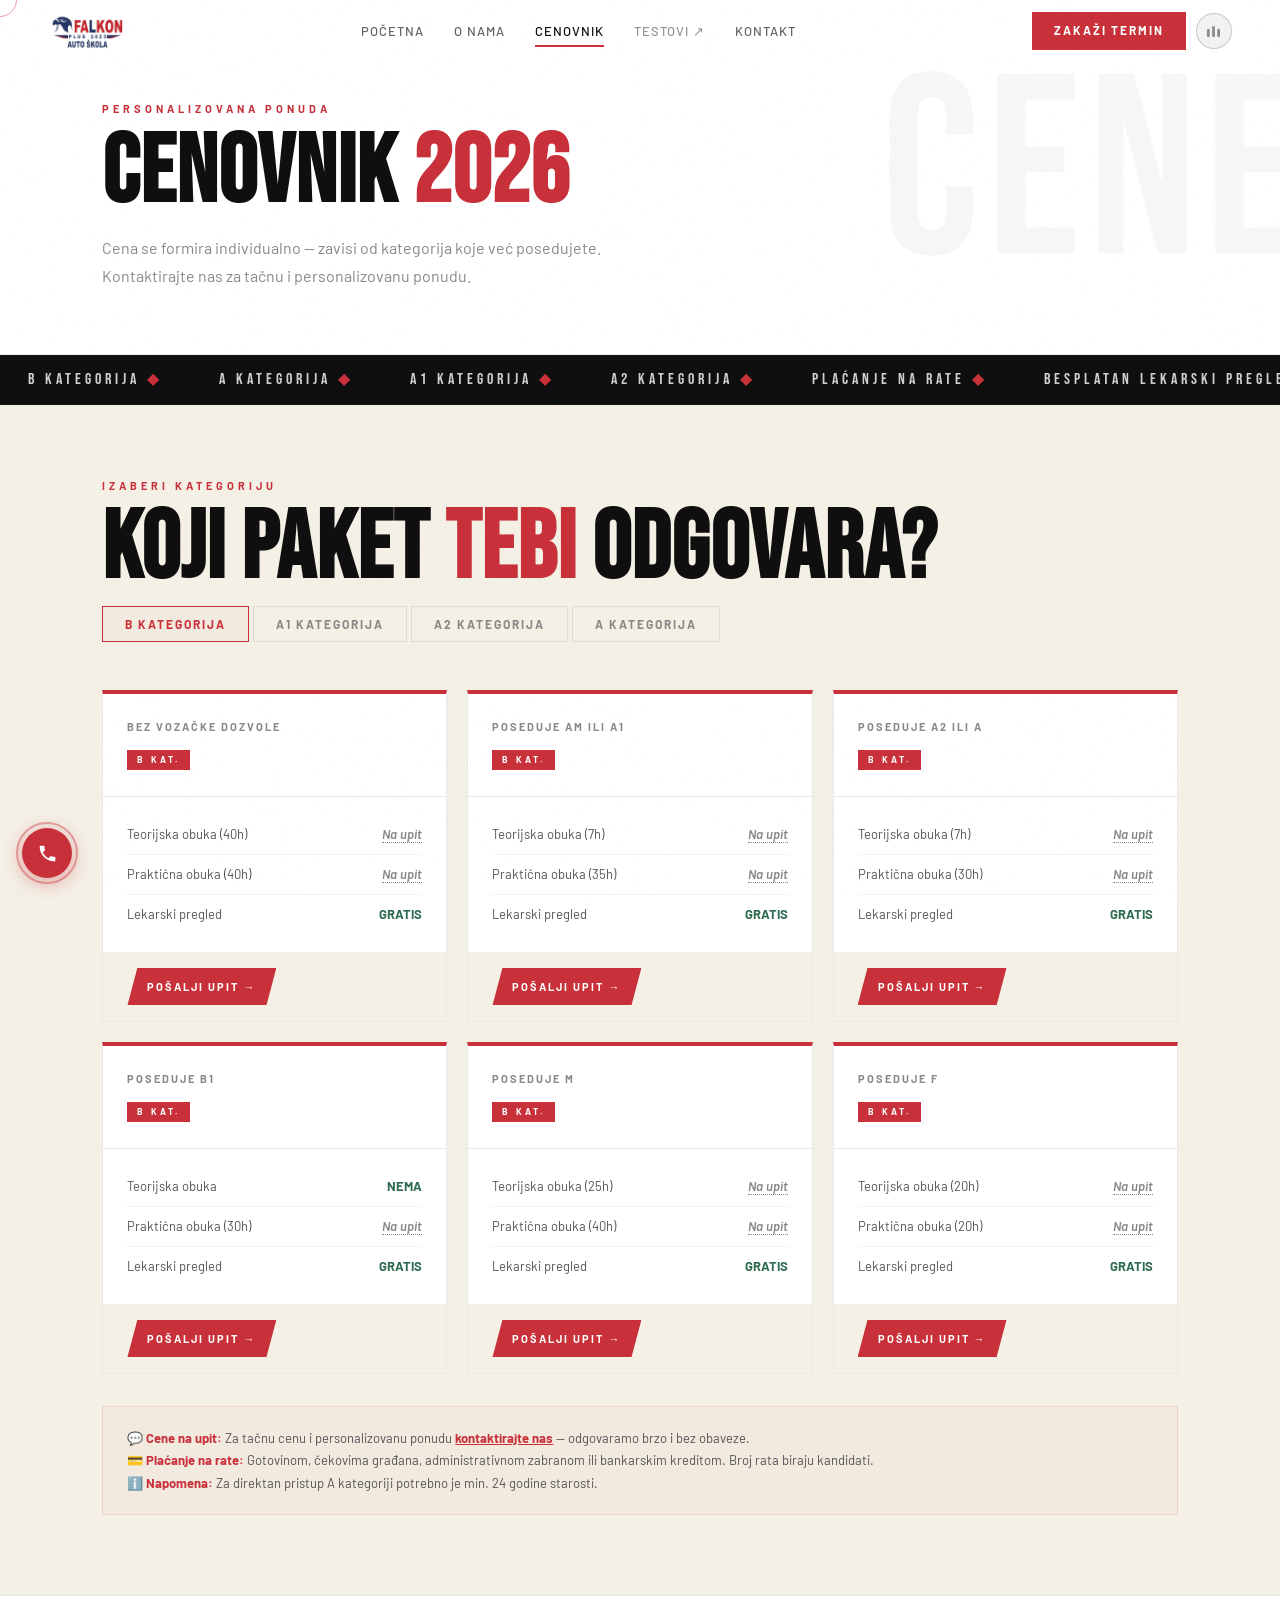
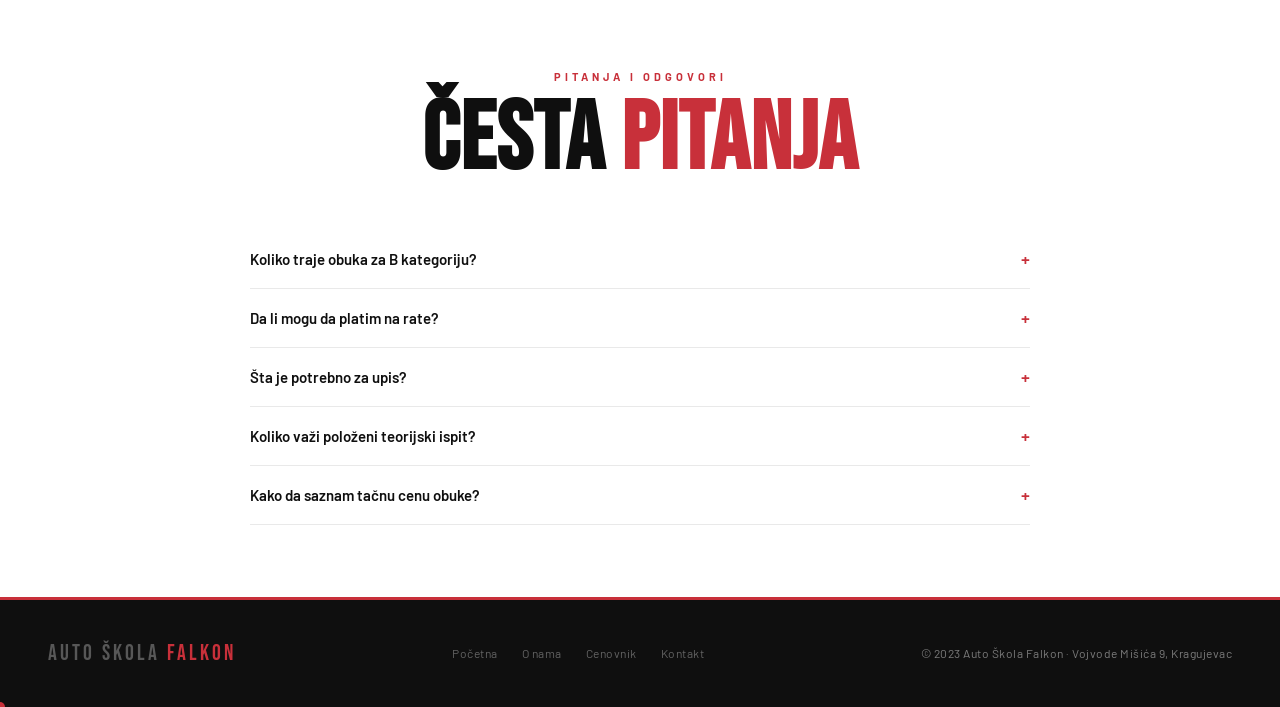
==== cenovnik.html @ 81b94bf4 "Add music toggle button with animated equalizer icon to header - Added interactive music player with" ====
<!DOCTYPE html>
<html lang="sr">
<head>
<meta charset="UTF-8"/><meta name="viewport" content="width=device-width, initial-scale=1.0"/>
<title>Cenovnik – Auto Škola Falkon Kragujevac</title>
<link rel="icon" type="image/png" href="logofalkon.png"/>
<link rel="stylesheet" href="falkon.css"/>
<style>
.page-hero{padding:100px 8vw 64px;background:var(--white);border-bottom:1px solid var(--border);position:relative;overflow:hidden;}
.page-hero::before{content:'CENE';position:absolute;right:-2%;top:50%;transform:translateY(-50%);font-family:'Bebas Neue',sans-serif;font-size:clamp(140px,20vw,280px);color:rgba(15,15,15,.04);letter-spacing:8px;pointer-events:none;white-space:nowrap;}
.pricing-section{padding:72px 8vw 80px;background:var(--bg);}

/* Category tabs */
.cat-tabs{display:flex;gap:4px;margin-bottom:48px;flex-wrap:wrap;}
.cat-tab{background:none;border:1.5px solid var(--border);padding:10px 22px;font-size:12px;font-weight:700;letter-spacing:2px;text-transform:uppercase;color:var(--muted);font-family:'Barlow',sans-serif;transition:all .2s;cursor:none;}
.cat-tab.active,.cat-tab:hover{border-color:var(--red);color:var(--red);background:rgba(200,48,58,.04);}
.cat-tab.active{border-color:var(--red);color:var(--red);}

/* Pricing group */
.pricing-group{display:none;}
.pricing-group.active{display:block;}
.pricing-grid{display:grid;grid-template-columns:repeat(auto-fill,minmax(300px,1fr));gap:20px;max-width:1160px;margin:0 auto;}
.price-card{background:var(--white);border:1px solid var(--border);border-top:4px solid var(--red);overflow:hidden;transition:box-shadow .3s,transform .2s;}
.price-card:hover{box-shadow:0 10px 36px rgba(0,0,0,.09);transform:translateY(-3px);}
.price-card.cog{border-top-color:var(--cognac);}
.price-head{padding:24px 24px 18px;border-bottom:1px solid var(--border);}
.price-if{font-size:11px;font-weight:700;letter-spacing:2px;text-transform:uppercase;color:var(--muted);margin-bottom:8px;}
.price-tag{display:inline-block;background:var(--red);color:#fff;font-size:9px;font-weight:700;letter-spacing:3px;text-transform:uppercase;padding:3px 10px;margin-bottom:8px;clip-path:polygon(5px 0%,100% 0%,calc(100%-5px) 100%,0% 100%);}
.price-card.cog .price-tag{background:var(--cognac);}
.price-big{font-family:'Bebas Neue',sans-serif;font-size:clamp(32px,3.6vw,44px);color:var(--red);letter-spacing:1px;line-height:1;display:inline-block;text-decoration:none;border-bottom:2px solid transparent;transition:border-color .2s;}
.price-big:hover{border-bottom-color:var(--red);}
.price-card.cog .price-big{color:var(--cognac);}
.price-card.cog .price-big:hover{border-bottom-color:var(--cognac);}
.price-body{padding:18px 24px;}
.price-row{display:flex;justify-content:space-between;padding:9px 0;border-bottom:1px solid rgba(15,15,15,.05);font-size:13px;}
.price-row:last-child{border-bottom:none;}
.price-row-l{color:#555;}
.price-row-v{font-weight:600;color:var(--muted);white-space:nowrap;padding-left:12px;font-style:italic;}
.price-row-v a{color:var(--muted);text-decoration:none;border-bottom:1px dotted var(--muted);}
.price-row-v a:hover{color:var(--red);border-bottom-color:var(--red);}
.price-card-cta{padding:16px 24px;background:var(--bg);}
.note-banner{max-width:1160px;margin:32px auto 0;background:rgba(200,48,58,.04);border:1px solid rgba(200,48,58,.12);padding:20px 24px;font-size:13px;color:#555;line-height:1.7;}
.note-banner strong{color:var(--red);}

/* FAQ */
.faq-section{padding:72px 8vw;background:var(--white);border-top:1px solid var(--border);}
.faq-list{max-width:780px;margin:40px auto 0;}
.faq-item{border-bottom:1px solid var(--border);}
.faq-q{width:100%;background:none;border:none;text-align:left;padding:18px 0;font-size:15px;font-weight:600;color:var(--black);display:flex;justify-content:space-between;align-items:center;cursor:none;font-family:'Barlow',sans-serif;}
.faq-q .arr{font-size:18px;color:var(--red);transition:transform .3s;display:inline-block;}
.faq-item.open .faq-q .arr{transform:rotate(45deg);}
.faq-a{max-height:0;overflow:hidden;transition:max-height .4s cubic-bezier(.16,1,.3,1);}
.faq-a-inner{padding:0 0 16px;font-size:14px;color:#555;line-height:1.75;}
.faq-item.open .faq-a{max-height:300px;}
@media(max-width:680px){.pricing-grid{grid-template-columns:1fr;}.cat-tabs{gap:6px;}}
</style>
</head>
<body>
<div id="preloader">
  <div class="pre-logo"><img src="logofalkon.png" alt="Falkon"/></div>
  <div class="pre-spinner"></div>
  <div class="pre-text">Cenovnik</div>
</div>
<nav class="navbar">
  <a href="index.html" class="nav-logo"><img src="logofalkon.png" alt="Falkon"/></a>
  <div class="nav-links"><a href="index.html">Početna</a><a href="onama.html">O nama</a><a href="cenovnik.html" class="active">Cenovnik</a><a href="https://servisi.euprava.gov.rs/autoskole/prijava" target="_blank">Testovi ↗</a><a href="kontakt.html">Kontakt</a></div>
  <div class="nav-actions">
    <a href="kontakt.html" class="nav-cta">Zakaži termin</a>
    <button class="music-btn" id="musicBtn" aria-label="Uključi muziku" title="Muzika">
      <svg viewBox="0 0 16 16" fill="currentColor">
        <rect class="eq-bar" x="1" y="5" width="3" height="9" rx="1.5"/>
        <rect class="eq-bar" x="6.5" y="2" width="3" height="12" rx="1.5"/>
        <rect class="eq-bar" x="12" y="5" width="3" height="9" rx="1.5"/>
      </svg>
    </button>
    <button class="nav-burger"><span></span><span></span><span></span></button>
  </div>
</nav>
<div class="mobile-menu"><button class="mobile-menu-close">✕</button><a href="index.html">Početna</a><a href="onama.html">O nama</a><a href="cenovnik.html" class="active">Cenovnik</a><a href="https://servisi.euprava.gov.rs/autoskole/prijava" target="_blank">Testovi ↗</a><a href="kontakt.html">Kontakt</a></div>
<a href="tel:062170313" class="phone-fab"><div class="pulse-ring"></div><svg viewBox="0 0 24 24"><path d="M6.6 10.8c1.4 2.8 3.8 5.1 6.6 6.6l2.2-2.2c.3-.3.7-.4 1-.2 1.1.4 2.3.6 3.6.6.6 0 1 .4 1 1V20c0 .6-.4 1-1 1-9.4 0-17-7.6-17-17 0-.6.4-1 1-1h3.5c.6 0 1 .4 1 1 0 1.3.2 2.5.6 3.6.1.3 0 .7-.2 1L6.6 10.8z"/></svg></a>
<div class="page-content">

<div class="page-hero">
  <span class="section-eyebrow reveal">Personalizovana ponuda</span>
  <h1 class="section-title reveal">CENOVNIK <span class="red">2026</span></h1>
  <p class="section-desc reveal">Cena se formira individualno — zavisi od kategorija koje već posedujete. Kontaktirajte nas za tačnu i personalizovanu ponudu.</p>
</div>

<div class="marquee-bar"><div class="marquee-track"><span class="mq-item">B KATEGORIJA <span class="mq-dot">◆</span></span><span class="mq-item">A KATEGORIJA <span class="mq-dot">◆</span></span><span class="mq-item">A1 KATEGORIJA <span class="mq-dot">◆</span></span><span class="mq-item">A2 KATEGORIJA <span class="mq-dot">◆</span></span><span class="mq-item">PLAĆANJE NA RATE <span class="mq-dot">◆</span></span><span class="mq-item">BESPLATAN LEKARSKI PREGLED <span class="mq-dot">◆</span></span><span class="mq-item">B KATEGORIJA <span class="mq-dot">◆</span></span><span class="mq-item">A KATEGORIJA <span class="mq-dot">◆</span></span><span class="mq-item">A1 KATEGORIJA <span class="mq-dot">◆</span></span><span class="mq-item">A2 KATEGORIJA <span class="mq-dot">◆</span></span><span class="mq-item">PLAĆANJE NA RATE <span class="mq-dot">◆</span></span><span class="mq-item">BESPLATAN LEKARSKI PREGLED <span class="mq-dot">◆</span></span></div></div>

<section class="pricing-section">
  <div style="max-width:1160px;margin:0 auto;">
    <div class="reveal" style="margin-bottom:12px;">
      <span class="section-eyebrow">Izaberi kategoriju</span>
      <h2 class="section-title">KOJI PAKET <span style="color:var(--red)">TEBI</span> ODGOVARA?</h2>
    </div>
    <div class="cat-tabs reveal">
      <button class="cat-tab active" onclick="showCat('b')">B Kategorija</button>
      <button class="cat-tab" onclick="showCat('a1')">A1 Kategorija</button>
      <button class="cat-tab" onclick="showCat('a2')">A2 Kategorija</button>
      <button class="cat-tab" onclick="showCat('a')">A Kategorija</button>
    </div>

    <!-- B KATEGORIJA -->
    <div class="pricing-group active" id="grp-b">
      <div class="pricing-grid">
        <div class="price-card reveal">
          <div class="price-head"><div class="price-if">Bez vozačke dozvole</div><div class="price-tag">B Kat.</div><a href="kontakt.html" class="price-big"></a></div>
          <div class="price-body">
            <div class="price-row"><div class="price-row-l">Teorijska obuka (40h)</div><div class="price-row-v"><a href="kontakt.html">Na upit</a></div></div>
            <div class="price-row"><div class="price-row-l">Praktična obuka (40h)</div><div class="price-row-v"><a href="kontakt.html">Na upit</a></div></div>
            <div class="price-row"><div class="price-row-l">Lekarski pregled</div><div class="price-row-v" style="color:var(--green);font-style:normal;font-weight:700">GRATIS</div></div>
          </div>
          <div class="price-card-cta"><a href="kontakt.html" class="btn-red" style="font-size:11px;padding:10px 20px;">Pošalji upit →</a></div>
        </div>
        <div class="price-card reveal">
          <div class="price-head"><div class="price-if">Poseduje AM ili A1</div><div class="price-tag">B Kat.</div><a href="kontakt.html" class="price-big"></a></div>
          <div class="price-body">
            <div class="price-row"><div class="price-row-l">Teorijska obuka (7h)</div><div class="price-row-v"><a href="kontakt.html">Na upit</a></div></div>
            <div class="price-row"><div class="price-row-l">Praktična obuka (35h)</div><div class="price-row-v"><a href="kontakt.html">Na upit</a></div></div>
            <div class="price-row"><div class="price-row-l">Lekarski pregled</div><div class="price-row-v" style="color:var(--green);font-style:normal;font-weight:700">GRATIS</div></div>
          </div>
          <div class="price-card-cta"><a href="kontakt.html" class="btn-red" style="font-size:11px;padding:10px 20px;">Pošalji upit →</a></div>
        </div>
        <div class="price-card reveal">
          <div class="price-head"><div class="price-if">Poseduje A2 ili A</div><div class="price-tag">B Kat.</div><a href="kontakt.html" class="price-big"></a></div>
          <div class="price-body">
            <div class="price-row"><div class="price-row-l">Teorijska obuka (7h)</div><div class="price-row-v"><a href="kontakt.html">Na upit</a></div></div>
            <div class="price-row"><div class="price-row-l">Praktična obuka (30h)</div><div class="price-row-v"><a href="kontakt.html">Na upit</a></div></div>
            <div class="price-row"><div class="price-row-l">Lekarski pregled</div><div class="price-row-v" style="color:var(--green);font-style:normal;font-weight:700">GRATIS</div></div>
          </div>
          <div class="price-card-cta"><a href="kontakt.html" class="btn-red" style="font-size:11px;padding:10px 20px;">Pošalji upit →</a></div>
        </div>
        <div class="price-card reveal">
          <div class="price-head"><div class="price-if">Poseduje B1</div><div class="price-tag">B Kat.</div><a href="kontakt.html" class="price-big"></a></div>
          <div class="price-body">
            <div class="price-row"><div class="price-row-l">Teorijska obuka</div><div class="price-row-v" style="color:var(--green);font-style:normal;font-weight:700">NEMA</div></div>
            <div class="price-row"><div class="price-row-l">Praktična obuka (30h)</div><div class="price-row-v"><a href="kontakt.html">Na upit</a></div></div>
            <div class="price-row"><div class="price-row-l">Lekarski pregled</div><div class="price-row-v" style="color:var(--green);font-style:normal;font-weight:700">GRATIS</div></div>
          </div>
          <div class="price-card-cta"><a href="kontakt.html" class="btn-red" style="font-size:11px;padding:10px 20px;">Pošalji upit →</a></div>
        </div>
        <div class="price-card reveal">
          <div class="price-head"><div class="price-if">Poseduje M</div><div class="price-tag">B Kat.</div><a href="kontakt.html" class="price-big"></a></div>
          <div class="price-body">
            <div class="price-row"><div class="price-row-l">Teorijska obuka (25h)</div><div class="price-row-v"><a href="kontakt.html">Na upit</a></div></div>
            <div class="price-row"><div class="price-row-l">Praktična obuka (40h)</div><div class="price-row-v"><a href="kontakt.html">Na upit</a></div></div>
            <div class="price-row"><div class="price-row-l">Lekarski pregled</div><div class="price-row-v" style="color:var(--green);font-style:normal;font-weight:700">GRATIS</div></div>
          </div>
          <div class="price-card-cta"><a href="kontakt.html" class="btn-red" style="font-size:11px;padding:10px 20px;">Pošalji upit →</a></div>
        </div>
        <div class="price-card reveal">
          <div class="price-head"><div class="price-if">Poseduje F</div><div class="price-tag">B Kat.</div><a href="kontakt.html" class="price-big"></a></div>
          <div class="price-body">
            <div class="price-row"><div class="price-row-l">Teorijska obuka (20h)</div><div class="price-row-v"><a href="kontakt.html">Na upit</a></div></div>
            <div class="price-row"><div class="price-row-l">Praktična obuka (20h)</div><div class="price-row-v"><a href="kontakt.html">Na upit</a></div></div>
            <div class="price-row"><div class="price-row-l">Lekarski pregled</div><div class="price-row-v" style="color:var(--green);font-style:normal;font-weight:700">GRATIS</div></div>
          </div>
          <div class="price-card-cta"><a href="kontakt.html" class="btn-red" style="font-size:11px;padding:10px 20px;">Pošalji upit →</a></div>
        </div>
      </div>
    </div>

    <!-- A1 KATEGORIJA -->
    <div class="pricing-group" id="grp-a1">
      <div class="pricing-grid">
        <div class="price-card cog reveal">
          <div class="price-head"><div class="price-if">Bez vozačke dozvole</div><div class="price-tag">A1 Kat.</div><a href="kontakt.html" class="price-big"></a></div>
          <div class="price-body">
            <div class="price-row"><div class="price-row-l">Teorijska obuka (40h)</div><div class="price-row-v"><a href="kontakt.html">Na upit</a></div></div>
            <div class="price-row"><div class="price-row-l">Praktična obuka (20h)</div><div class="price-row-v"><a href="kontakt.html">Na upit</a></div></div>
            <div class="price-row"><div class="price-row-l">Lekarski pregled</div><div class="price-row-v" style="color:var(--green);font-style:normal;font-weight:700">GRATIS</div></div>
          </div>
          <div class="price-card-cta"><a href="kontakt.html" class="btn-red" style="font-size:11px;padding:10px 20px;background:var(--cognac)">Pošalji upit →</a></div>
        </div>
        <div class="price-card cog reveal">
          <div class="price-head"><div class="price-if">Poseduje AM</div><div class="price-tag">A1 Kat.</div><a href="kontakt.html" class="price-big"></a></div>
          <div class="price-body">
            <div class="price-row"><div class="price-row-l">Teorijska obuka</div><div class="price-row-v" style="color:var(--green);font-style:normal;font-weight:700">NEMA</div></div>
            <div class="price-row"><div class="price-row-l">Praktična obuka (7h)</div><div class="price-row-v"><a href="kontakt.html">Na upit</a></div></div>
            <div class="price-row"><div class="price-row-l">Lekarski pregled</div><div class="price-row-v" style="color:var(--green);font-style:normal;font-weight:700">GRATIS</div></div>
          </div>
          <div class="price-card-cta"><a href="kontakt.html" class="btn-red" style="font-size:11px;padding:10px 20px;background:var(--cognac)">Pošalji upit →</a></div>
        </div>
        <div class="price-card cog reveal">
          <div class="price-head"><div class="price-if">Poseduje B</div><div class="price-tag">A1 Kat.</div><a href="kontakt.html" class="price-big"></a></div>
          <div class="price-body">
            <div class="price-row"><div class="price-row-l">Teorijska obuka (7h)</div><div class="price-row-v"><a href="kontakt.html">Na upit</a></div></div>
            <div class="price-row"><div class="price-row-l">Praktična obuka (20h)</div><div class="price-row-v"><a href="kontakt.html">Na upit</a></div></div>
            <div class="price-row"><div class="price-row-l">Lekarski pregled</div><div class="price-row-v" style="color:var(--green);font-style:normal;font-weight:700">GRATIS</div></div>
          </div>
          <div class="price-card-cta"><a href="kontakt.html" class="btn-red" style="font-size:11px;padding:10px 20px;background:var(--cognac)">Pošalji upit →</a></div>
        </div>
      </div>
    </div>

    <!-- A2 KATEGORIJA -->
    <div class="pricing-group" id="grp-a2">
      <div class="pricing-grid">
        <div class="price-card cog reveal">
          <div class="price-head"><div class="price-if">Bez vozačke dozvole</div><div class="price-tag">A2 Kat.</div><a href="kontakt.html" class="price-big"></a></div>
          <div class="price-body">
            <div class="price-row"><div class="price-row-l">Teorijska obuka (40h)</div><div class="price-row-v"><a href="kontakt.html">Na upit</a></div></div>
            <div class="price-row"><div class="price-row-l">Praktična obuka (30h)</div><div class="price-row-v"><a href="kontakt.html">Na upit</a></div></div>
            <div class="price-row"><div class="price-row-l">Lekarski pregled</div><div class="price-row-v" style="color:var(--green);font-style:normal;font-weight:700">GRATIS</div></div>
          </div>
          <div class="price-card-cta"><a href="kontakt.html" class="btn-red" style="font-size:11px;padding:10px 20px;background:var(--cognac)">Pošalji upit →</a></div>
        </div>
        <div class="price-card cog reveal">
          <div class="price-head"><div class="price-if">Poseduje AM</div><div class="price-tag">A2 Kat.</div><a href="kontakt.html" class="price-big"></a></div>
          <div class="price-body">
            <div class="price-row"><div class="price-row-l">Teorijska obuka</div><div class="price-row-v" style="color:var(--green);font-style:normal;font-weight:700">NEMA</div></div>
            <div class="price-row"><div class="price-row-l">Praktična obuka (14h)</div><div class="price-row-v"><a href="kontakt.html">Na upit</a></div></div>
            <div class="price-row"><div class="price-row-l">Lekarski pregled</div><div class="price-row-v" style="color:var(--green);font-style:normal;font-weight:700">GRATIS</div></div>
          </div>
          <div class="price-card-cta"><a href="kontakt.html" class="btn-red" style="font-size:11px;padding:10px 20px;background:var(--cognac)">Pošalji upit →</a></div>
        </div>
        <div class="price-card cog reveal">
          <div class="price-head"><div class="price-if">Poseduje A1</div><div class="price-tag">A2 Kat.</div><a href="kontakt.html" class="price-big"></a></div>
          <div class="price-body">
            <div class="price-row"><div class="price-row-l">Teorijska obuka</div><div class="price-row-v" style="color:var(--green);font-style:normal;font-weight:700">NEMA</div></div>
            <div class="price-row"><div class="price-row-l">Praktična obuka (7h)</div><div class="price-row-v"><a href="kontakt.html">Na upit</a></div></div>
            <div class="price-row"><div class="price-row-l">Lekarski pregled</div><div class="price-row-v" style="color:var(--green);font-style:normal;font-weight:700">GRATIS</div></div>
          </div>
          <div class="price-card-cta"><a href="kontakt.html" class="btn-red" style="font-size:11px;padding:10px 20px;background:var(--cognac)">Pošalji upit →</a></div>
        </div>
        <div class="price-card cog reveal">
          <div class="price-head"><div class="price-if">Poseduje B</div><div class="price-tag">A2 Kat.</div><a href="kontakt.html" class="price-big"></a></div>
          <div class="price-body">
            <div class="price-row"><div class="price-row-l">Teorijska obuka (7h)</div><div class="price-row-v"><a href="kontakt.html">Na upit</a></div></div>
            <div class="price-row"><div class="price-row-l">Praktična obuka (30h)</div><div class="price-row-v"><a href="kontakt.html">Na upit</a></div></div>
            <div class="price-row"><div class="price-row-l">Lekarski pregled</div><div class="price-row-v" style="color:var(--green);font-style:normal;font-weight:700">GRATIS</div></div>
          </div>
          <div class="price-card-cta"><a href="kontakt.html" class="btn-red" style="font-size:11px;padding:10px 20px;background:var(--cognac)">Pošalji upit →</a></div>
        </div>
      </div>
    </div>

    <!-- A KATEGORIJA -->
    <div class="pricing-group" id="grp-a">
      <div class="pricing-grid">
        <div class="price-card cog reveal">
          <div class="price-head"><div class="price-if">Bez vozačke dozvole</div><div class="price-tag">A Kat.</div><a href="kontakt.html" class="price-big"></a></div>
          <div class="price-body">
            <div class="price-row"><div class="price-row-l">Teorijska obuka (40h)</div><div class="price-row-v"><a href="kontakt.html">Na upit</a></div></div>
            <div class="price-row"><div class="price-row-l">Praktična obuka (40h)</div><div class="price-row-v"><a href="kontakt.html">Na upit</a></div></div>
            <div class="price-row"><div class="price-row-l">Lekarski pregled</div><div class="price-row-v" style="color:var(--green);font-style:normal;font-weight:700">GRATIS</div></div>
          </div>
          <div class="price-card-cta"><a href="kontakt.html" class="btn-red" style="font-size:11px;padding:10px 20px;background:var(--cognac)">Pošalji upit →</a></div>
        </div>
        <div class="price-card cog reveal">
          <div class="price-head"><div class="price-if">Poseduje AM</div><div class="price-tag">A Kat.</div><a href="kontakt.html" class="price-big"></a></div>
          <div class="price-body">
            <div class="price-row"><div class="price-row-l">Teorijska obuka</div><div class="price-row-v" style="color:var(--green);font-style:normal;font-weight:700">NEMA</div></div>
            <div class="price-row"><div class="price-row-l">Praktična obuka (20h)</div><div class="price-row-v"><a href="kontakt.html">Na upit</a></div></div>
            <div class="price-row"><div class="price-row-l">Lekarski pregled</div><div class="price-row-v" style="color:var(--green);font-style:normal;font-weight:700">GRATIS</div></div>
          </div>
          <div class="price-card-cta"><a href="kontakt.html" class="btn-red" style="font-size:11px;padding:10px 20px;background:var(--cognac)">Pošalji upit →</a></div>
        </div>
        <div class="price-card cog reveal">
          <div class="price-head"><div class="price-if">Poseduje A1</div><div class="price-tag">A Kat.</div><a href="kontakt.html" class="price-big"></a></div>
          <div class="price-body">
            <div class="price-row"><div class="price-row-l">Teorijska obuka</div><div class="price-row-v" style="color:var(--green);font-style:normal;font-weight:700">NEMA</div></div>
            <div class="price-row"><div class="price-row-l">Praktična obuka (14h)</div><div class="price-row-v"><a href="kontakt.html">Na upit</a></div></div>
            <div class="price-row"><div class="price-row-l">Lekarski pregled</div><div class="price-row-v" style="color:var(--green);font-style:normal;font-weight:700">GRATIS</div></div>
          </div>
          <div class="price-card-cta"><a href="kontakt.html" class="btn-red" style="font-size:11px;padding:10px 20px;background:var(--cognac)">Pošalji upit →</a></div>
        </div>
        <div class="price-card cog reveal">
          <div class="price-head"><div class="price-if">Poseduje A2</div><div class="price-tag">A Kat.</div><a href="kontakt.html" class="price-big"></a></div>
          <div class="price-body">
            <div class="price-row"><div class="price-row-l">Teorijska obuka</div><div class="price-row-v" style="color:var(--green);font-style:normal;font-weight:700">NEMA</div></div>
            <div class="price-row"><div class="price-row-l">Praktična obuka (7h)</div><div class="price-row-v"><a href="kontakt.html">Na upit</a></div></div>
            <div class="price-row"><div class="price-row-l">Lekarski pregled</div><div class="price-row-v" style="color:var(--green);font-style:normal;font-weight:700">GRATIS</div></div>
          </div>
          <div class="price-card-cta"><a href="kontakt.html" class="btn-red" style="font-size:11px;padding:10px 20px;background:var(--cognac)">Pošalji upit →</a></div>
        </div>
        <div class="price-card cog reveal">
          <div class="price-head"><div class="price-if">Poseduje B</div><div class="price-tag">A Kat.</div><a href="kontakt.html" class="price-big"></a></div>
          <div class="price-body">
            <div class="price-row"><div class="price-row-l">Teorijska obuka (7h)</div><div class="price-row-v"><a href="kontakt.html">Na upit</a></div></div>
            <div class="price-row"><div class="price-row-l">Praktična obuka (40h)</div><div class="price-row-v"><a href="kontakt.html">Na upit</a></div></div>
            <div class="price-row"><div class="price-row-l">Lekarski pregled</div><div class="price-row-v" style="color:var(--green);font-style:normal;font-weight:700">GRATIS</div></div>
          </div>
          <div class="price-card-cta"><a href="kontakt.html" class="btn-red" style="font-size:11px;padding:10px 20px;background:var(--cognac)">Pošalji upit →</a></div>
        </div>
      </div>
    </div>

    <div class="note-banner reveal">
      <strong>💬 Cene na upit:</strong> Za tačnu cenu i personalizovanu ponudu <a href="kontakt.html" style="color:var(--red);font-weight:700;">kontaktirajte nas</a> — odgovaramo brzo i bez obaveze.<br/>
      <strong>💳 Plaćanje na rate:</strong> Gotovinom, čekovima građana, administrativnom zabranom ili bankarskim kreditom. Broj rata biraju kandidati.<br/>
      <strong>ℹ️ Napomena:</strong> Za direktan pristup A kategoriji potrebno je min. 24 godine starosti.
    </div>
  </div>
</section>

<section class="faq-section">
  <div style="text-align:center;margin-bottom:44px;" class="reveal"><span class="section-eyebrow">Pitanja i odgovori</span><h2 class="section-title">ČESTA <span style="color:var(--red)">PITANJA</span></h2></div>
  <div class="faq-list">
    <div class="faq-item"><button class="faq-q">Koliko traje obuka za B kategoriju?<span class="arr">+</span></button><div class="faq-a"><div class="faq-a-inner">Kompletna obuka za B kategoriju traje prosečno 2–3 meseca. Teorija (40h) oko 2–3 nedelje, vožnja (40h) oko 2 meseca, zavisno od tvog rasporeda.</div></div></div>
    <div class="faq-item"><button class="faq-q">Da li mogu da platim na rate?<span class="arr">+</span></button><div class="faq-a"><div class="faq-a-inner">Da. Plaćanje je moguće gotovinom u više rata, čekovima, administrativnom zabranom ili bankarskim kreditom. Bez kamate i bez skrivenih troškova.</div></div></div>
    <div class="faq-item"><button class="faq-q">Šta je potrebno za upis?<span class="arr">+</span></button><div class="faq-a"><div class="faq-a-inner">Za punoletne — važeća lična karta. Za maloletnike (od 16 god.) — lična karta i jedan roditelj/staratelj. Lekarski pregled organizujemo besplatno.</div></div></div>
    <div class="faq-item"><button class="faq-q">Koliko važi položeni teorijski ispit?<span class="arr">+</span></button><div class="faq-a"><div class="faq-a-inner">18 meseci. Ako u tom roku ne položite praktični deo, teorijski ispit se mora ponovo polagati.</div></div></div>
    <div class="faq-item"><button class="faq-q">Kako da saznam tačnu cenu obuke?<span class="arr">+</span></button><div class="faq-a"><div class="faq-a-inner">Cena se formira individualno — zavisi od kategorije i kategorija koje već posedujete. <a href="kontakt.html" style="color:var(--red);font-weight:700;">Kontaktirajte nas</a> ili nas pozovite, dobićete personalizovanu ponudu bez obaveze.</div></div></div>
  </div>
</section>

<footer class="site-footer"><div class="footer-logo">AUTO ŠKOLA <span>FALKON</span></div><div class="footer-links" style="display:flex;gap:24px;flex-wrap:wrap;"><a href="index.html">Početna</a><a href="onama.html">O nama</a><a href="cenovnik.html">Cenovnik</a><a href="kontakt.html">Kontakt</a></div><div>© 2023 Auto Škola Falkon · Vojvode Mišića 9, Kragujevac</div></footer>
</div>
<audio id="bgMusic" loop preload="none"><source src="Just Jammin'.mp3" type="audio/mpeg"></audio>
<script src="falkon.js"></script>
<script>
function showCat(id){
  document.querySelectorAll('.cat-tab').forEach((t,i)=>{ t.classList.toggle('active',['b','a1','a2','a'][i]===id); });
  document.querySelectorAll('.pricing-group').forEach(g=>g.classList.remove('active'));
  document.getElementById('grp-'+id).classList.add('active');
}
document.querySelectorAll('.faq-q').forEach(btn=>{
  btn.addEventListener('click',()=>{ const item=btn.closest('.faq-item'); const was=item.classList.contains('open'); document.querySelectorAll('.faq-item').forEach(i=>i.classList.remove('open')); if(!was) item.classList.add('open'); });
});
</script>
</body>
</html>
---- falkon.css ----
/* ═══════════════════════════════════════
   AUTO ŠKOLA FALKON – Shared Styles v2
   Light theme · Vizcom aesthetic
   ═══════════════════════════════════════ */
@import url('https://fonts.googleapis.com/css2?family=Bebas+Neue&family=Barlow:ital,wght@0,300;0,400;0,500;0,600;0,700;0,900;1,300&family=Barlow+Condensed:wght@400;600;700;900&display=swap');

:root {
  --bg:    #f4f0e6;
  --bg2:   #ece7da;
  --white: #ffffff;
  --black: #0f0f0f;
  --red:   #c8303a;
  --cognac:#c9885a;
  --green: #2d6a4f;
  --muted: #888;
  --border:rgba(15,15,15,.09);
  --nav-bg:#111111;
}
*,*::before,*::after{margin:0;padding:0;box-sizing:border-box;}
html{scroll-behavior:smooth;}
body{background:var(--bg);color:var(--black);font-family:'Barlow',sans-serif;font-size:16px;line-height:1.6;overflow-x:hidden;}

/* ── CURSOR ── */
*{cursor:none !important;}
.cur{position:fixed;width:10px;height:10px;background:var(--red);border-radius:50%;pointer-events:none;z-index:9999;transform:translate(-50%,-50%);transition:width .2s,height .2s,background .2s;}
.cur-ring{position:fixed;width:34px;height:34px;border:1.5px solid rgba(200,48,58,.45);border-radius:50%;pointer-events:none;z-index:9998;transform:translate(-50%,-50%);transition:width .25s,height .25s;}

/* ── PRELOADER ── */
#preloader{position:fixed;inset:0;background:var(--bg);z-index:99999;display:flex;flex-direction:column;align-items:center;justify-content:center;gap:20px;transition:opacity .7s ease;}
#preloader.hidden{opacity:0;pointer-events:none;}
.pre-logo{display:flex;align-items:center;justify-content:center;}
.pre-logo img{height:90px;width:auto;animation:preLogoIn .6s cubic-bezier(.16,1,.3,1) forwards;}
@keyframes preLogoIn{from{opacity:0;transform:scale(.85)}to{opacity:1;transform:scale(1)}}
.pre-spinner{position:relative;width:58px;height:58px;animation:preSpin 1s linear infinite;}
.pre-spinner::before,.pre-spinner::after{content:'';position:absolute;border-radius:50%;border-style:solid;}
.pre-spinner::before{inset:0;border-width:3px;border-color:rgba(15,15,15,.08);border-top-color:var(--red);border-right-color:var(--red);}
.pre-spinner::after{inset:11px;border-width:2px;border-color:rgba(15,15,15,.08);border-bottom-color:var(--cognac);border-left-color:var(--cognac);animation:preSpin 1.4s linear infinite reverse;}
@keyframes preSpin{to{transform:rotate(360deg)}}
.pre-text{font-family:'Bebas Neue',sans-serif;font-size:14px;letter-spacing:6px;color:var(--muted);text-transform:uppercase;}

/* ── GRAIN ── */
body::after{content:'';position:fixed;inset:0;pointer-events:none;z-index:9997;background-image:url("data:image/svg+xml,%3Csvg viewBox='0 0 200 200' xmlns='http://www.w3.org/2000/svg'%3E%3Cfilter id='g'%3E%3CfeTurbulence type='fractalNoise' baseFrequency='.85' numOctaves='4' stitchTiles='stitch'/%3E%3C/filter%3E%3Crect width='100%25' height='100%25' filter='url(%23g)' opacity='.022'/%3E%3C/svg%3E");opacity:.3;}

/* ══ NAVBAR ══ */
.navbar{position:fixed;top:0;left:0;right:0;z-index:1000;height:62px;background:transparent;display:flex;align-items:center;justify-content:space-between;padding:0 48px;transition:background .35s ease, box-shadow .35s ease, backdrop-filter .35s ease, height .25s ease;}
.navbar.scrolled{background:rgba(17,17,17,.92);backdrop-filter:blur(10px);-webkit-backdrop-filter:blur(10px);box-shadow:0 2px 20px rgba(0,0,0,.3);height:58px;}
.nav-logo{display:flex;align-items:center;gap:10px;text-decoration:none;color:#fff;font-family:'Bebas Neue',sans-serif;font-size:22px;letter-spacing:3px;transition:color .3s ease;}
.nav-logo img{height:48px;width:auto;}
.nav-logo span{color:var(--red);}
.nav-links{display:flex;align-items:center;gap:4px;}
.nav-links a{color:rgba(255,255,255,.7);text-decoration:none;font-size:13px;font-weight:500;letter-spacing:1px;text-transform:uppercase;padding:8px 13px;transition:color .3s ease;position:relative;}
.nav-links a:hover,.nav-links a.active{color:#fff;}
.nav-links a.active::after{content:'';position:absolute;bottom:2px;left:13px;right:13px;height:2px;background:var(--red);}
.nav-links a[target="_blank"]{color:rgba(255,255,255,.5);}
.nav-links a[target="_blank"]:hover{color:var(--cognac);}
.nav-cta{background:var(--red);color:#fff;padding:9px 22px;font-size:12px;font-weight:700;letter-spacing:2px;text-transform:uppercase;text-decoration:none;transition:background .2s,transform .15s;clip-path:polygon(8px 0%,100% 0%,calc(100%-8px) 100%,0% 100%);display:inline-block;}
.nav-cta:hover{background:#e0202c;transform:scale(1.03);}

/* Light-mode navbar — dark text on pages with light hero (page-hero) while at top */
.navbar.nav-light:not(.scrolled) .nav-logo{color:var(--black);}
.navbar.nav-light:not(.scrolled) .nav-links a{color:rgba(15,15,15,.65);}
.navbar.nav-light:not(.scrolled) .nav-links a:hover,
.navbar.nav-light:not(.scrolled) .nav-links a.active{color:var(--black);}
.navbar.nav-light:not(.scrolled) .nav-links a[target="_blank"]{color:rgba(15,15,15,.45);}
.navbar.nav-light:not(.scrolled) .nav-links a[target="_blank"]:hover{color:var(--cognac);}
.navbar.nav-light:not(.scrolled) .nav-burger span{background:var(--black);}

/* ── HAMBURGER ── */
.nav-burger{display:none;flex-direction:column;gap:5px;background:none;border:none;padding:8px;z-index:1100;}
.nav-burger span{display:block;width:24px;height:2px;background:#fff;transition:transform .3s,opacity .3s,background .3s ease;}
.nav-burger.open span:nth-child(1){transform:translateY(7px) rotate(45deg);}
.nav-burger.open span:nth-child(2){opacity:0;}
.nav-burger.open span:nth-child(3){transform:translateY(-7px) rotate(-45deg);}
.mobile-menu{display:none;position:fixed;top:62px;left:0;right:0;bottom:0;background:var(--black);z-index:999;flex-direction:column;align-items:center;justify-content:center;gap:10px;opacity:0;pointer-events:none;transition:opacity .3s;}
.mobile-menu.open{opacity:1;pointer-events:all;}
.mobile-menu a{font-family:'Bebas Neue',sans-serif;font-size:36px;letter-spacing:3px;color:rgba(255,255,255,.7);text-decoration:none;transition:color .2s;}
.mobile-menu a:hover{color:#fff;}
.mobile-menu a.active{color:var(--red);}
.mobile-menu-close{position:absolute;top:20px;right:24px;background:none;border:none;color:rgba(255,255,255,.5);font-size:28px;padding:8px;}
@media(max-width:960px){.nav-links,.nav-cta{display:none;}.nav-burger{display:flex;}.mobile-menu{display:flex;}}

/* ── NAV ACTIONS (right-side group) ── */
.nav-actions{display:flex;align-items:center;gap:10px;}

/* ── MUSIC BTN ── */
.music-btn{display:flex;align-items:center;justify-content:center;width:36px;height:36px;border-radius:50%;background:rgba(255,255,255,.1);border:1.5px solid rgba(255,255,255,.2);color:rgba(255,255,255,.55);transition:background .25s,color .25s,border-color .25s;flex-shrink:0;}
.music-btn:hover{background:rgba(200,48,58,.18);border-color:rgba(200,48,58,.7);color:#fff;}
.music-btn.playing{background:rgba(200,48,58,.22);border-color:var(--red);color:var(--red);}
.music-btn svg{width:15px;height:15px;display:block;}
.eq-bar{transform-box:fill-box;transform-origin:bottom center;}
.music-btn.playing .eq-bar:nth-child(1){animation:eqB .65s ease-in-out infinite alternate;}
.music-btn.playing .eq-bar:nth-child(2){animation:eqB .45s ease-in-out .12s infinite alternate;}
.music-btn.playing .eq-bar:nth-child(3){animation:eqB .55s ease-in-out .06s infinite alternate;}
@keyframes eqB{0%{transform:scaleY(.2)}100%{transform:scaleY(1)}}
.navbar.nav-light:not(.scrolled) .music-btn{color:rgba(15,15,15,.45);border-color:rgba(15,15,15,.18);background:rgba(15,15,15,.05);}
.navbar.nav-light:not(.scrolled) .music-btn:hover{color:var(--black);border-color:rgba(15,15,15,.4);}
.navbar.nav-light:not(.scrolled) .music-btn.playing{color:var(--red);border-color:var(--red);background:rgba(200,48,58,.08);}

/* ── PHONE FAB ── */
.phone-fab{position:fixed;left:22px;bottom:22px;z-index:5000;width:50px;height:50px;border-radius:50%;background:var(--red);display:flex;align-items:center;justify-content:center;box-shadow:0 4px 20px rgba(200,48,58,.45);text-decoration:none;transition:transform .25s,box-shadow .25s;}
.phone-fab:hover{transform:scale(1.12);box-shadow:0 6px 28px rgba(200,48,58,.6);}
.phone-fab svg{width:21px;height:21px;fill:#fff;}
.pulse-ring{position:absolute;inset:-6px;border-radius:50%;border:2px solid rgba(200,48,58,.4);animation:pulseR 2s ease-out infinite;}
@keyframes pulseR{0%{transform:scale(1);opacity:.8}100%{transform:scale(1.6);opacity:0}}

/* ══ SECTION HELPERS ══ */
.section-eyebrow{display:block;font-size:11px;font-weight:700;letter-spacing:4px;text-transform:uppercase;color:var(--red);margin-bottom:12px;}
.section-title{font-family:'Bebas Neue',sans-serif;font-size:clamp(48px,7.5vw,100px);line-height:.92;letter-spacing:1px;color:var(--black);}
.section-title .red{color:var(--red);}
.section-title .cognac{color:var(--cognac);}
.section-desc{color:var(--muted);font-size:16px;line-height:1.75;max-width:520px;margin-top:16px;}

/* ══ BUTTONS ══ */
.btn-red{display:inline-block;background:var(--red);color:#fff;padding:13px 30px;font-size:12px;font-weight:700;letter-spacing:2px;text-transform:uppercase;text-decoration:none;clip-path:polygon(10px 0%,100% 0%,calc(100% - 10px) 100%,0% 100%);transition:background .2s,transform .15s;}
.btn-red:hover{background:#e0202c;transform:scale(1.03);}
.btn-outline{display:inline-block;border:1.5px solid var(--black);color:var(--black);padding:12px 28px;font-size:12px;font-weight:700;letter-spacing:2px;text-transform:uppercase;text-decoration:none;transition:all .2s;}
.btn-outline:hover{background:var(--black);color:#fff;}

/* ══ SCROLL REVEAL ══ */
.reveal{opacity:0;transform:translateY(28px);transition:opacity .75s cubic-bezier(.16,1,.3,1),transform .75s cubic-bezier(.16,1,.3,1);}
.reveal.up{opacity:1;transform:translateY(0);}
.reveal-l{opacity:0;transform:translateX(-36px);transition:opacity .75s cubic-bezier(.16,1,.3,1),transform .75s cubic-bezier(.16,1,.3,1);}
.reveal-l.up{opacity:1;transform:translateX(0);}
.reveal-r{opacity:0;transform:translateX(36px);transition:opacity .75s cubic-bezier(.16,1,.3,1),transform .75s cubic-bezier(.16,1,.3,1);}
.reveal-r.up{opacity:1;transform:translateX(0);}

/* ══ MARQUEE ══ */
.marquee-bar{background:var(--black);overflow:hidden;padding:11px 0;border-top:1px solid rgba(255,255,255,.04);border-bottom:1px solid rgba(255,255,255,.04);}
.marquee-track{display:flex;width:max-content;animation:mq 24s linear infinite;}
.mq-item{font-family:'Bebas Neue',sans-serif;font-size:16px;letter-spacing:4px;color:rgba(255,255,255,.8);padding:0 28px;white-space:nowrap;}
.mq-dot{color:var(--red);}
@keyframes mq{from{transform:translateX(0)}to{transform:translateX(-50%)}}

/* ══ STATS ══ */
.stats-bar{display:grid;grid-template-columns:repeat(4,1fr);background:var(--black);}
.stat-cell{padding:44px 36px;border-right:1px solid rgba(255,255,255,.06);transition:background .3s;}
.stat-cell:last-child{border-right:none;}
.stat-cell:hover{background:rgba(255,255,255,.03);}
.stat-n{font-family:'Bebas Neue',sans-serif;font-size:60px;line-height:1;color:#fff;letter-spacing:2px;}
.stat-n .suf{color:var(--red);}
.stat-l{font-size:11px;letter-spacing:2px;text-transform:uppercase;color:rgba(255,255,255,.4);margin-top:4px;}

/* ══ CATEGORY CARDS ══ */
.cat-grid{display:grid;grid-template-columns:1fr 1fr;gap:2px;max-width:1200px;margin:0 auto;}
.cat-card{position:relative;height:540px;overflow:hidden;background:#e8e2d6;}
.cat-photo{position:absolute;inset:0;background-size:cover;background-position:center;transition:transform .8s cubic-bezier(.25,.46,.45,.94),filter 1s;filter:saturate(.6) brightness(.88);}
.cat-card:hover .cat-photo{transform:scale(1.05);filter:saturate(1) brightness(.92);}
.cat-sketch-layer{position:absolute;inset:0;background-size:cover;background-position:center;background-color:#f5f0e8;transition:opacity .65s cubic-bezier(.25,.46,.45,.94);opacity:1;}
.cat-card:hover .cat-sketch-layer{opacity:0;}
.cat-grad{position:absolute;inset:0;background:linear-gradient(180deg,transparent 30%,rgba(15,15,15,.78) 100%);z-index:2;}
.cat-info{position:absolute;bottom:0;left:0;right:0;padding:32px 36px 36px;z-index:3;}
.cat-badge{display:inline-block;background:var(--red);color:#fff;font-size:10px;font-weight:700;letter-spacing:3px;text-transform:uppercase;padding:4px 12px;margin-bottom:10px;clip-path:polygon(6px 0%,100% 0%,calc(100%-6px) 100%,0% 100%);}
.cat-name{font-family:'Bebas Neue',sans-serif;font-size:clamp(38px,5vw,60px);color:#fff;letter-spacing:2px;line-height:.9;}
.cat-name span{color:var(--cognac);}
.cat-hint{position:absolute;top:18px;right:18px;z-index:10;font-size:10px;letter-spacing:2px;text-transform:uppercase;color:rgba(255,255,255,.45);display:flex;align-items:center;gap:5px;transition:opacity .3s;background:rgba(0,0,0,.2);padding:5px 10px;border-radius:20px;}
.cat-card:hover .cat-hint{opacity:0;}

/* ══ FEATURES ══ */
.feat-grid{display:grid;grid-template-columns:repeat(3,1fr);gap:1px;background:var(--border);max-width:1200px;margin:0 auto;}
.feat-cell{background:var(--bg);padding:36px 30px;transition:background .25s;}
.feat-cell:hover{background:var(--white);}
.feat-icon{font-size:32px;margin-bottom:14px;}
.feat-title{font-family:'Barlow Condensed',sans-serif;font-size:17px;font-weight:700;letter-spacing:1px;text-transform:uppercase;color:var(--black);margin-bottom:8px;}
.feat-text{font-size:14px;color:var(--muted);line-height:1.7;}

/* ══ TESTIMONIALS ══ */
.testimonial-grid{display:grid;grid-template-columns:repeat(3,1fr);gap:22px;max-width:1100px;margin:0 auto;}
.tcard{background:var(--white);padding:28px;border:1px solid var(--border);border-top:3px solid var(--red);transition:box-shadow .25s;}
.tcard:hover{box-shadow:0 8px 32px rgba(0,0,0,.08);}
.tcard-stars{color:#f4a261;font-size:14px;margin-bottom:10px;}
.tcard-text{font-size:14px;color:#555;line-height:1.7;font-style:italic;margin-bottom:16px;}
.tcard-name{font-size:12px;font-weight:700;letter-spacing:1px;text-transform:uppercase;color:var(--black);}
.tcard-cat{font-size:11px;color:var(--red);letter-spacing:1px;}


/* ══ FOOTER ══ */
.site-footer{background:var(--black);color:rgba(255,255,255,.45);padding:36px 48px;display:flex;align-items:center;justify-content:space-between;flex-wrap:wrap;gap:16px;font-size:12px;letter-spacing:.5px;border-top:3px solid var(--red);}
.footer-logo{font-family:'Bebas Neue',sans-serif;font-size:22px;letter-spacing:3px;color:rgba(255,255,255,.3);}
.footer-logo span{color:var(--red);}
.footer-links a{color:rgba(255,255,255,.35);text-decoration:none;transition:color .2s;}
.footer-links a:hover{color:rgba(255,255,255,.8);}

/* ══ PAGE WRAPPER ══ */
/* No top padding — hero / page-hero extends under the transparent navbar.
   Each hero reserves its own top padding so content sits below the 62px nav. */
.page-content{padding-top:0;}

/* ══ STEPS – FIX LINE ALIGNMENT ══ */
.steps-container{max-width:1100px;margin:0 auto;position:relative;}
.steps-row{display:grid;grid-template-columns:repeat(5,1fr);gap:0;position:relative;}
.steps-row::before{
  content:'';
  position:absolute;
  top:52px; /* 18px padding-top + 34px (half of 68px circle) */
  left:10%;
  right:10%;
  height:1.5px;
  background:linear-gradient(90deg,var(--red),var(--cognac),var(--red));
  opacity:.5;
  z-index:0;
}
.step-item{padding:18px 12px;text-align:center;opacity:0;transform:translateY(20px);transition:opacity .5s,transform .5s;}
.step-item.visible{opacity:1;transform:translateY(0);}
.step-circle{width:68px;height:68px;margin:0 auto 14px;border-radius:50%;border:2px solid var(--red);background:var(--bg2);display:flex;align-items:center;justify-content:center;font-family:'Bebas Neue',sans-serif;font-size:26px;color:var(--red);position:relative;z-index:1;transition:background .25s,color .25s;}
.step-item:hover .step-circle{background:var(--red);color:#fff;}
.step-label{font-size:11px;font-weight:700;letter-spacing:1.5px;text-transform:uppercase;color:var(--black);margin-bottom:5px;}
.step-desc{font-size:12px;color:var(--muted);line-height:1.6;}

/* ══ RESPONSIVE ══ */
@media(max-width:960px){
  .navbar{padding:0 20px;}
  .cat-grid{grid-template-columns:1fr;}
  .stats-bar{grid-template-columns:repeat(2,1fr);}
  .feat-grid{grid-template-columns:repeat(2,1fr);}
  .testimonial-grid{grid-template-columns:1fr;}
}
@media(max-width:600px){
  .feat-grid{grid-template-columns:1fr;}
  .stats-bar{grid-template-columns:1fr 1fr;}
  .steps-row{grid-template-columns:repeat(2,1fr);}
  .steps-row::before{display:none;}
  .site-footer{padding:28px 20px;}
}
::-webkit-scrollbar{width:4px;}
::-webkit-scrollbar-track{background:var(--bg);}
::-webkit-scrollbar-thumb{background:var(--red);border-radius:2px;}
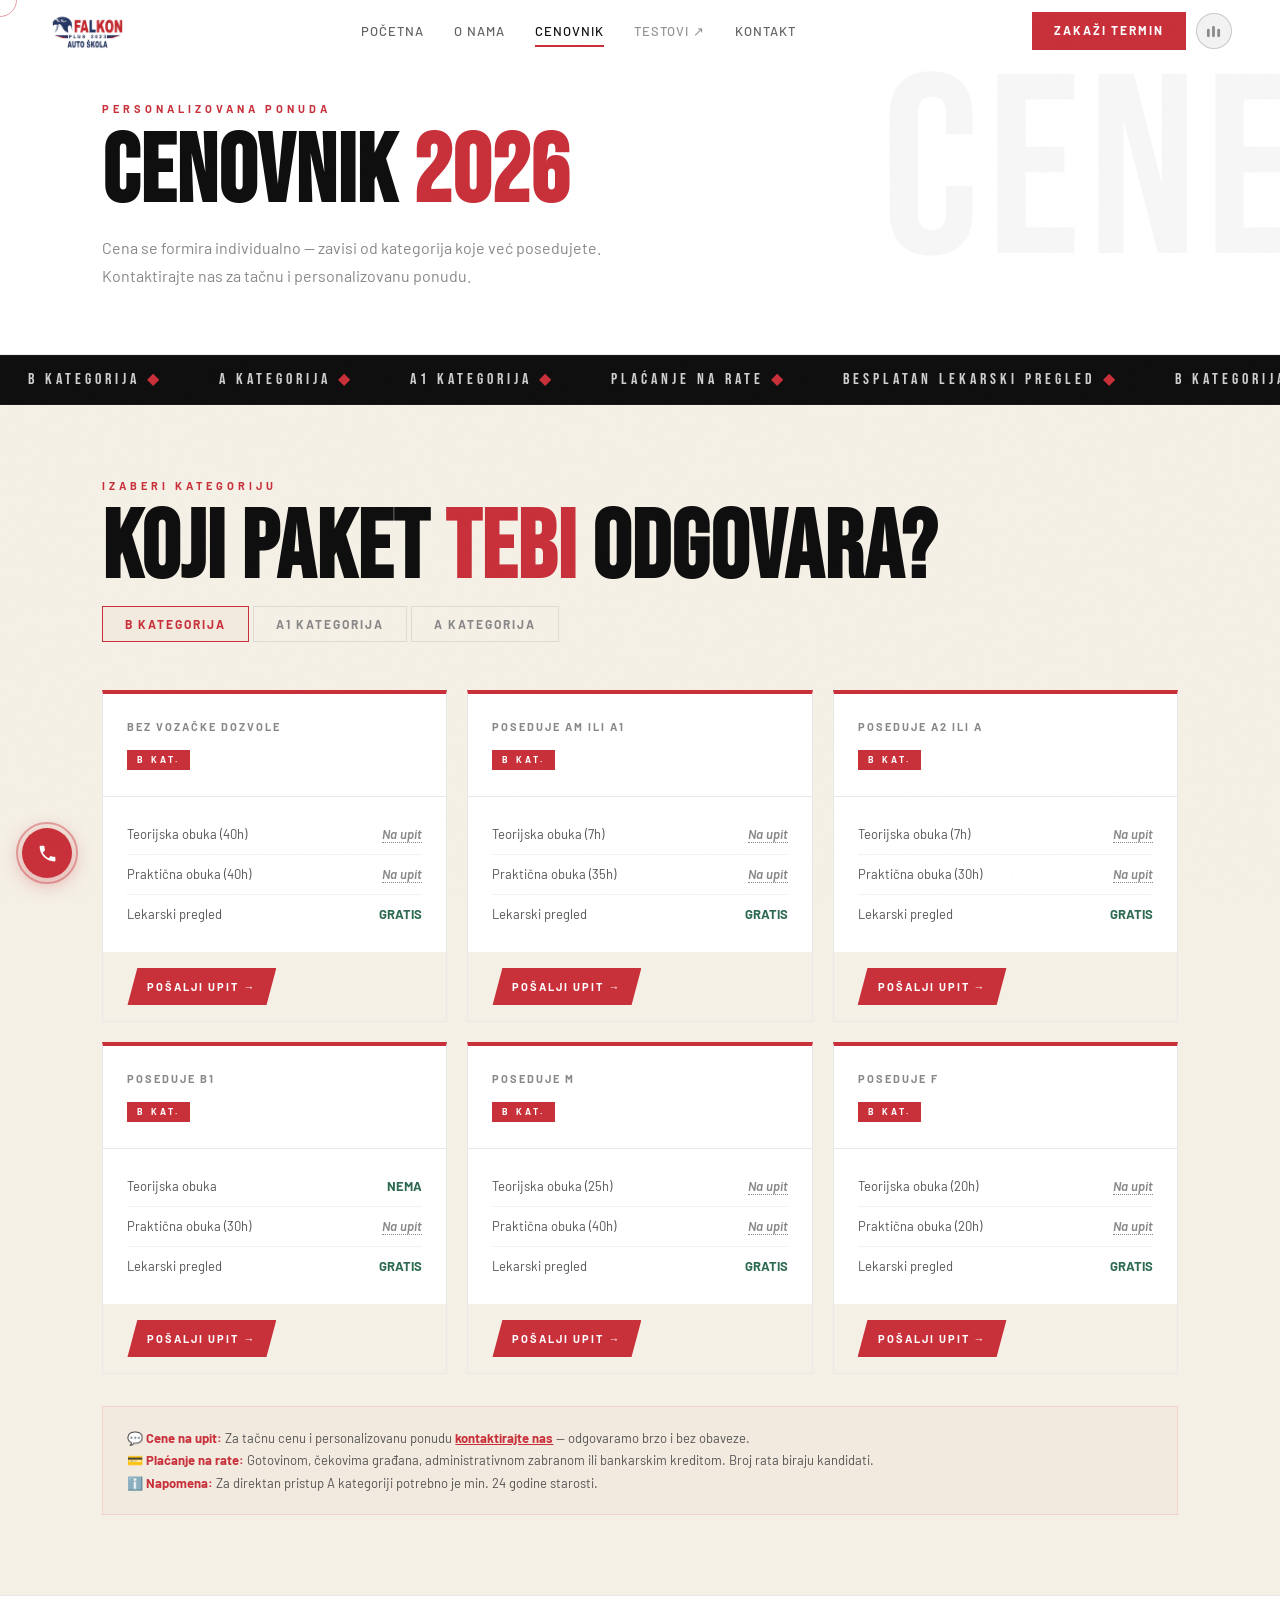
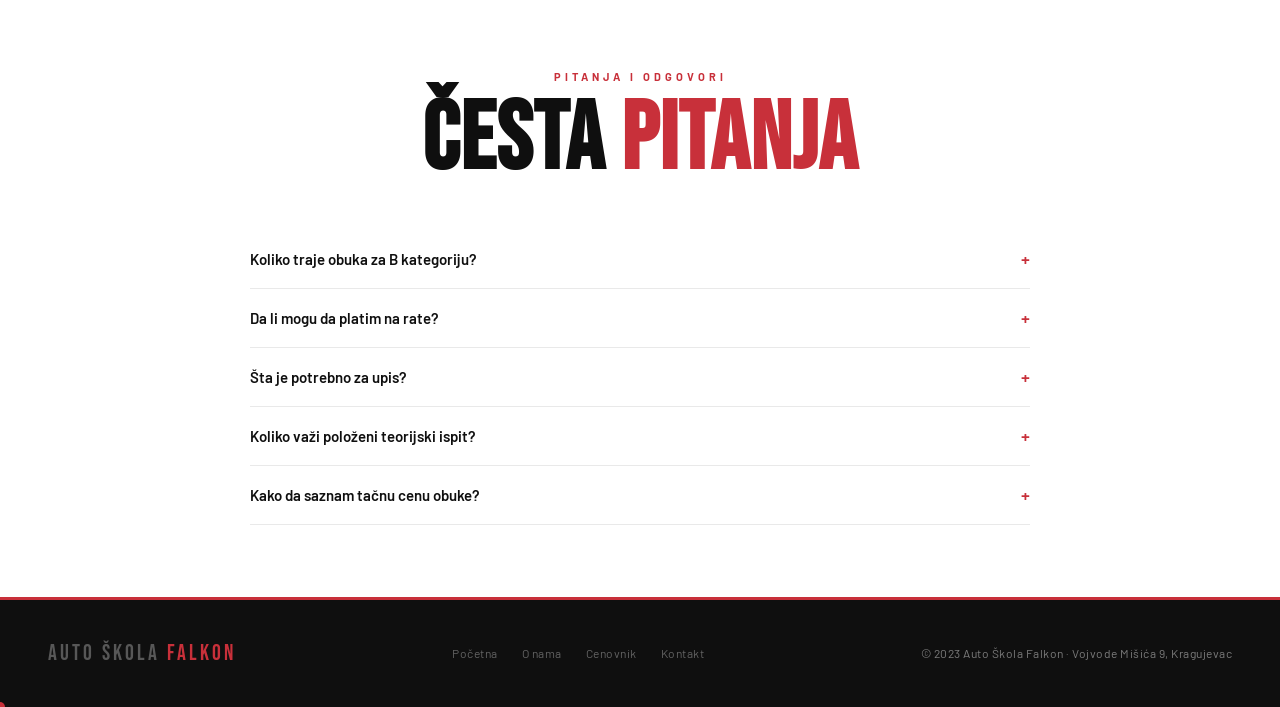
==== commit 193989c0: "Remove A2 category from pricing page" ====
--- a/cenovnik.html
+++ b/cenovnik.html
@@ -86,7 +86,7 @@
   <p class="section-desc reveal">Cena se formira individualno — zavisi od kategorija koje već posedujete. Kontaktirajte nas za tačnu i personalizovanu ponudu.</p>
 </div>
 
-<div class="marquee-bar"><div class="marquee-track"><span class="mq-item">B KATEGORIJA <span class="mq-dot">◆</span></span><span class="mq-item">A KATEGORIJA <span class="mq-dot">◆</span></span><span class="mq-item">A1 KATEGORIJA <span class="mq-dot">◆</span></span><span class="mq-item">A2 KATEGORIJA <span class="mq-dot">◆</span></span><span class="mq-item">PLAĆANJE NA RATE <span class="mq-dot">◆</span></span><span class="mq-item">BESPLATAN LEKARSKI PREGLED <span class="mq-dot">◆</span></span><span class="mq-item">B KATEGORIJA <span class="mq-dot">◆</span></span><span class="mq-item">A KATEGORIJA <span class="mq-dot">◆</span></span><span class="mq-item">A1 KATEGORIJA <span class="mq-dot">◆</span></span><span class="mq-item">A2 KATEGORIJA <span class="mq-dot">◆</span></span><span class="mq-item">PLAĆANJE NA RATE <span class="mq-dot">◆</span></span><span class="mq-item">BESPLATAN LEKARSKI PREGLED <span class="mq-dot">◆</span></span></div></div>
+<div class="marquee-bar"><div class="marquee-track"><span class="mq-item">B KATEGORIJA <span class="mq-dot">◆</span></span><span class="mq-item">A KATEGORIJA <span class="mq-dot">◆</span></span><span class="mq-item">A1 KATEGORIJA <span class="mq-dot">◆</span></span><span class="mq-item">PLAĆANJE NA RATE <span class="mq-dot">◆</span></span><span class="mq-item">BESPLATAN LEKARSKI PREGLED <span class="mq-dot">◆</span></span><span class="mq-item">B KATEGORIJA <span class="mq-dot">◆</span></span><span class="mq-item">A KATEGORIJA <span class="mq-dot">◆</span></span><span class="mq-item">A1 KATEGORIJA <span class="mq-dot">◆</span></span><span class="mq-item">PLAĆANJE NA RATE <span class="mq-dot">◆</span></span><span class="mq-item">BESPLATAN LEKARSKI PREGLED <span class="mq-dot">◆</span></span></div></div>
 
 <section class="pricing-section">
   <div style="max-width:1160px;margin:0 auto;">
@@ -97,7 +97,6 @@
     <div class="cat-tabs reveal">
       <button class="cat-tab active" onclick="showCat('b')">B Kategorija</button>
       <button class="cat-tab" onclick="showCat('a1')">A1 Kategorija</button>
-      <button class="cat-tab" onclick="showCat('a2')">A2 Kategorija</button>
       <button class="cat-tab" onclick="showCat('a')">A Kategorija</button>
     </div>
 
@@ -187,48 +186,6 @@
           <div class="price-body">
             <div class="price-row"><div class="price-row-l">Teorijska obuka (7h)</div><div class="price-row-v"><a href="kontakt.html">Na upit</a></div></div>
             <div class="price-row"><div class="price-row-l">Praktična obuka (20h)</div><div class="price-row-v"><a href="kontakt.html">Na upit</a></div></div>
-            <div class="price-row"><div class="price-row-l">Lekarski pregled</div><div class="price-row-v" style="color:var(--green);font-style:normal;font-weight:700">GRATIS</div></div>
-          </div>
-          <div class="price-card-cta"><a href="kontakt.html" class="btn-red" style="font-size:11px;padding:10px 20px;background:var(--cognac)">Pošalji upit →</a></div>
-        </div>
-      </div>
-    </div>
-
-    <!-- A2 KATEGORIJA -->
-    <div class="pricing-group" id="grp-a2">
-      <div class="pricing-grid">
-        <div class="price-card cog reveal">
-          <div class="price-head"><div class="price-if">Bez vozačke dozvole</div><div class="price-tag">A2 Kat.</div><a href="kontakt.html" class="price-big"></a></div>
-          <div class="price-body">
-            <div class="price-row"><div class="price-row-l">Teorijska obuka (40h)</div><div class="price-row-v"><a href="kontakt.html">Na upit</a></div></div>
-            <div class="price-row"><div class="price-row-l">Praktična obuka (30h)</div><div class="price-row-v"><a href="kontakt.html">Na upit</a></div></div>
-            <div class="price-row"><div class="price-row-l">Lekarski pregled</div><div class="price-row-v" style="color:var(--green);font-style:normal;font-weight:700">GRATIS</div></div>
-          </div>
-          <div class="price-card-cta"><a href="kontakt.html" class="btn-red" style="font-size:11px;padding:10px 20px;background:var(--cognac)">Pošalji upit →</a></div>
-        </div>
-        <div class="price-card cog reveal">
-          <div class="price-head"><div class="price-if">Poseduje AM</div><div class="price-tag">A2 Kat.</div><a href="kontakt.html" class="price-big"></a></div>
-          <div class="price-body">
-            <div class="price-row"><div class="price-row-l">Teorijska obuka</div><div class="price-row-v" style="color:var(--green);font-style:normal;font-weight:700">NEMA</div></div>
-            <div class="price-row"><div class="price-row-l">Praktična obuka (14h)</div><div class="price-row-v"><a href="kontakt.html">Na upit</a></div></div>
-            <div class="price-row"><div class="price-row-l">Lekarski pregled</div><div class="price-row-v" style="color:var(--green);font-style:normal;font-weight:700">GRATIS</div></div>
-          </div>
-          <div class="price-card-cta"><a href="kontakt.html" class="btn-red" style="font-size:11px;padding:10px 20px;background:var(--cognac)">Pošalji upit →</a></div>
-        </div>
-        <div class="price-card cog reveal">
-          <div class="price-head"><div class="price-if">Poseduje A1</div><div class="price-tag">A2 Kat.</div><a href="kontakt.html" class="price-big"></a></div>
-          <div class="price-body">
-            <div class="price-row"><div class="price-row-l">Teorijska obuka</div><div class="price-row-v" style="color:var(--green);font-style:normal;font-weight:700">NEMA</div></div>
-            <div class="price-row"><div class="price-row-l">Praktična obuka (7h)</div><div class="price-row-v"><a href="kontakt.html">Na upit</a></div></div>
-            <div class="price-row"><div class="price-row-l">Lekarski pregled</div><div class="price-row-v" style="color:var(--green);font-style:normal;font-weight:700">GRATIS</div></div>
-          </div>
-          <div class="price-card-cta"><a href="kontakt.html" class="btn-red" style="font-size:11px;padding:10px 20px;background:var(--cognac)">Pošalji upit →</a></div>
-        </div>
-        <div class="price-card cog reveal">
-          <div class="price-head"><div class="price-if">Poseduje B</div><div class="price-tag">A2 Kat.</div><a href="kontakt.html" class="price-big"></a></div>
-          <div class="price-body">
-            <div class="price-row"><div class="price-row-l">Teorijska obuka (7h)</div><div class="price-row-v"><a href="kontakt.html">Na upit</a></div></div>
-            <div class="price-row"><div class="price-row-l">Praktična obuka (30h)</div><div class="price-row-v"><a href="kontakt.html">Na upit</a></div></div>
             <div class="price-row"><div class="price-row-l">Lekarski pregled</div><div class="price-row-v" style="color:var(--green);font-style:normal;font-weight:700">GRATIS</div></div>
           </div>
           <div class="price-card-cta"><a href="kontakt.html" class="btn-red" style="font-size:11px;padding:10px 20px;background:var(--cognac)">Pošalji upit →</a></div>
@@ -312,7 +269,7 @@
 <script src="falkon.js"></script>
 <script>
 function showCat(id){
-  document.querySelectorAll('.cat-tab').forEach((t,i)=>{ t.classList.toggle('active',['b','a1','a2','a'][i]===id); });
+  document.querySelectorAll('.cat-tab').forEach((t,i)=>{ t.classList.toggle('active',['b','a1','a'][i]===id); });
   document.querySelectorAll('.pricing-group').forEach(g=>g.classList.remove('active'));
   document.getElementById('grp-'+id).classList.add('active');
 }
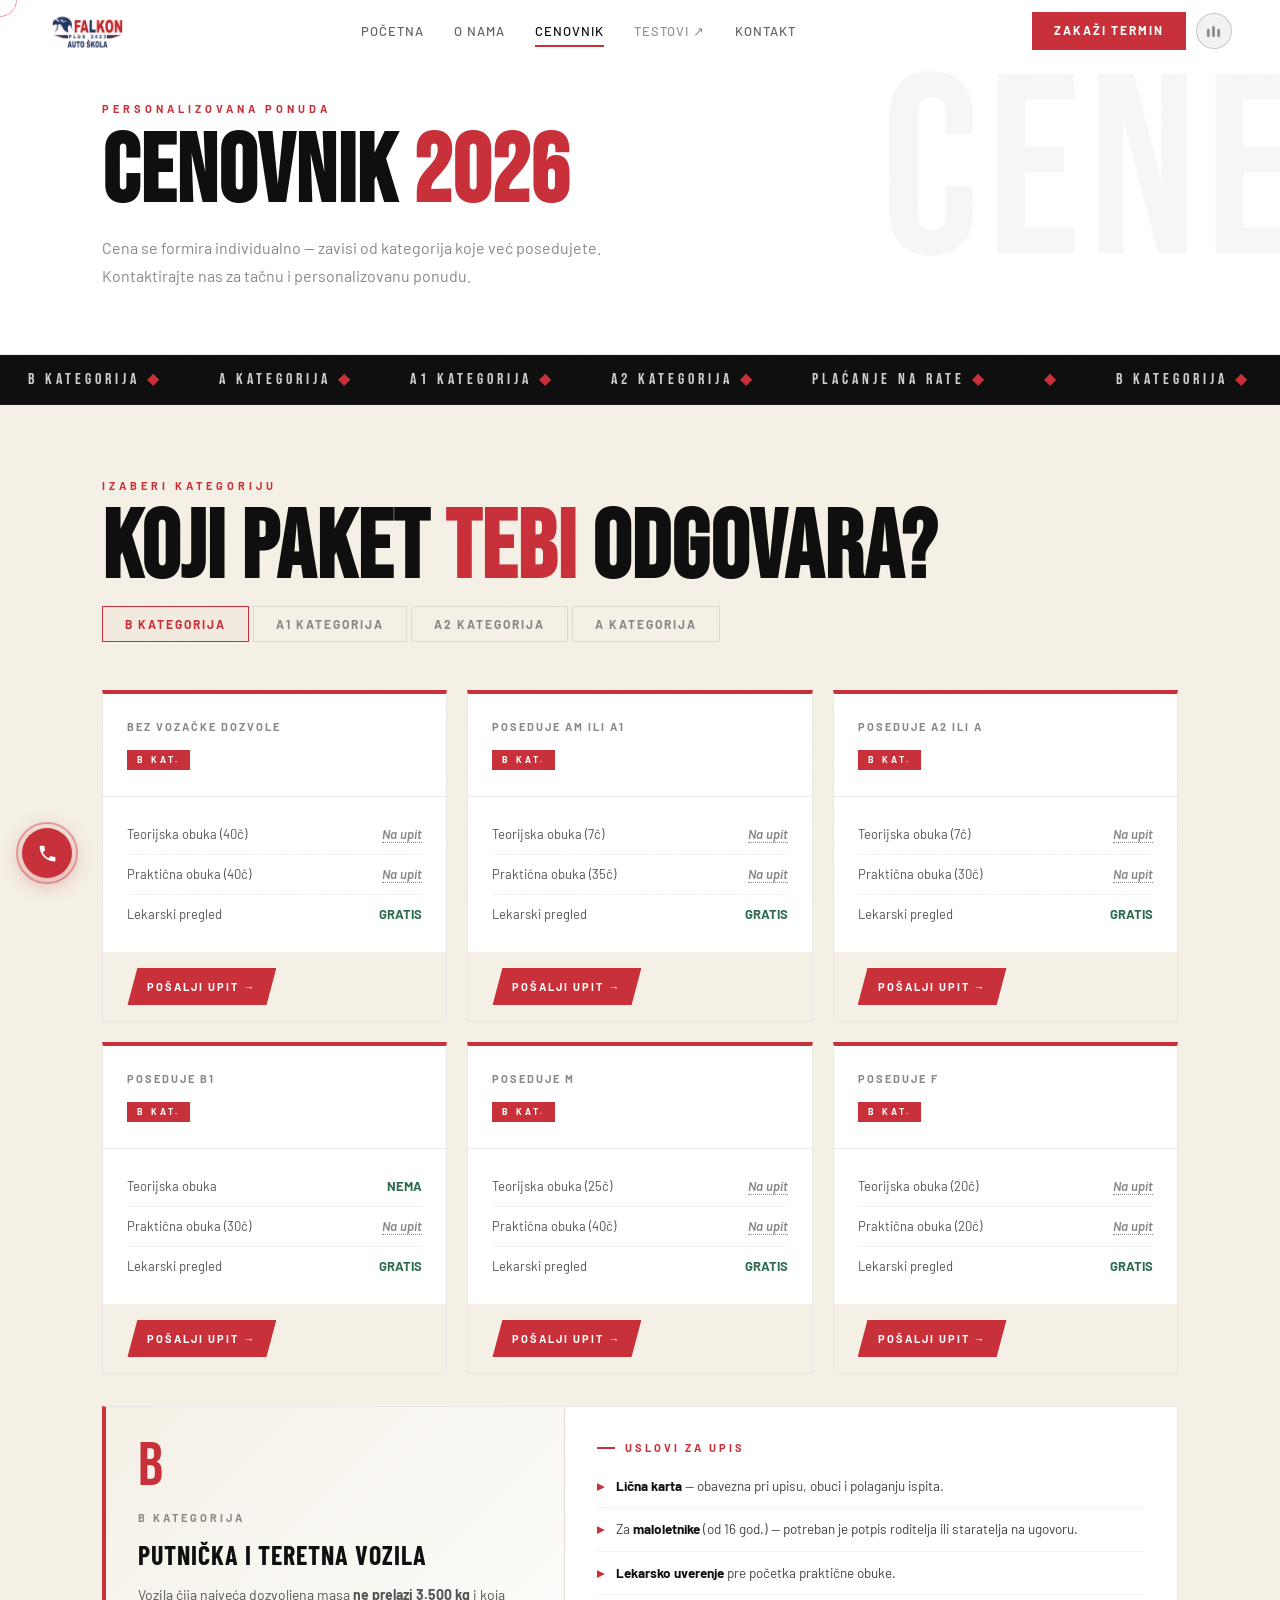
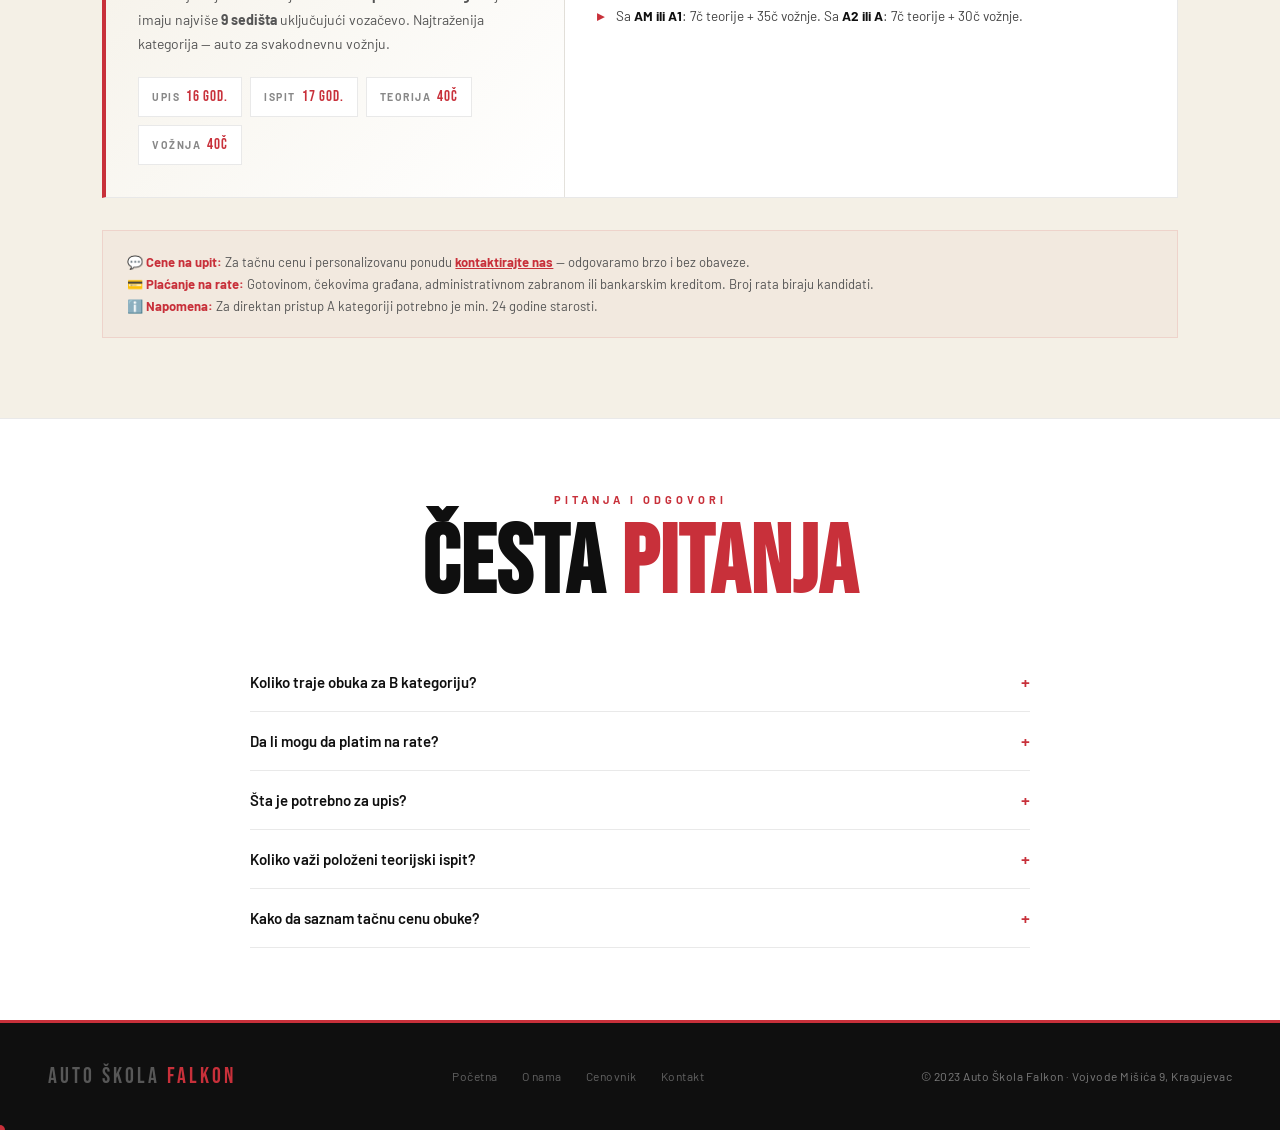
==== commit 4953ac32: "Add A2 category and per-tab info blocks with conditions for enrollment - Restore A2 kategorija to ce" ====
--- a/cenovnik.html
+++ b/cenovnik.html
@@ -41,6 +41,31 @@
 .price-card-cta{padding:16px 24px;background:var(--bg);}
 .note-banner{max-width:1160px;margin:32px auto 0;background:rgba(200,48,58,.04);border:1px solid rgba(200,48,58,.12);padding:20px 24px;font-size:13px;color:#555;line-height:1.7;}
 .note-banner strong{color:var(--red);}
+
+/* Category info — inline below cards in each tab */
+.cat-info-inline{margin-top:32px;background:var(--white);border:1px solid var(--border);border-left:4px solid var(--red);max-width:1160px;margin-left:auto;margin-right:auto;display:grid;grid-template-columns:1.05fr 1.4fr;gap:0;overflow:hidden;}
+.cat-info-inline.cog{border-left-color:var(--cognac);}
+.cii-left{padding:32px 32px;background:linear-gradient(135deg,var(--bg) 0%,var(--white) 100%);border-right:1px solid var(--border);display:flex;flex-direction:column;gap:14px;}
+.cii-badge{font-family:'Bebas Neue',sans-serif;font-size:62px;line-height:.9;letter-spacing:2px;color:var(--red);}
+.cat-info-inline.cog .cii-badge{color:var(--cognac);}
+.cii-eyebrow{font-size:11px;font-weight:700;letter-spacing:3px;text-transform:uppercase;color:var(--muted);}
+.cii-title{font-family:'Barlow Condensed',sans-serif;font-size:26px;font-weight:700;letter-spacing:1px;text-transform:uppercase;color:var(--black);line-height:1.1;}
+.cii-desc{font-size:14px;color:#555;line-height:1.75;}
+.cii-meta{display:flex;flex-wrap:wrap;gap:8px;margin-top:6px;}
+.cii-chip{display:inline-flex;align-items:baseline;gap:6px;background:var(--white);border:1px solid var(--border);padding:7px 13px;font-size:10.5px;font-weight:700;letter-spacing:1.5px;text-transform:uppercase;color:var(--muted);}
+.cii-chip strong{color:var(--red);font-family:'Bebas Neue',sans-serif;font-size:15px;letter-spacing:1px;font-weight:400;}
+.cat-info-inline.cog .cii-chip strong{color:var(--cognac);}
+.cii-right{padding:32px 32px;display:flex;flex-direction:column;gap:18px;}
+.cii-section-title{font-size:11px;font-weight:700;letter-spacing:3px;text-transform:uppercase;color:var(--red);display:flex;align-items:center;gap:10px;}
+.cat-info-inline.cog .cii-section-title{color:var(--cognac);}
+.cii-section-title::before{content:'';width:18px;height:1.5px;background:currentColor;}
+.cii-list{list-style:none;display:flex;flex-direction:column;gap:10px;}
+.cii-list li{display:flex;gap:12px;font-size:13.5px;color:#444;line-height:1.6;padding-bottom:10px;border-bottom:1px solid rgba(15,15,15,.05);}
+.cii-list li:last-child{border-bottom:none;padding-bottom:0;}
+.cii-list li::before{content:'▸';color:var(--red);font-weight:700;flex-shrink:0;font-size:14px;}
+.cat-info-inline.cog .cii-list li::before{color:var(--cognac);}
+.cii-list li strong{color:var(--black);font-weight:700;}
+@media(max-width:780px){.cat-info-inline{grid-template-columns:1fr;}.cii-left{border-right:none;border-bottom:1px solid var(--border);}}
 
 /* FAQ */
 .faq-section{padding:72px 8vw;background:var(--white);border-top:1px solid var(--border);}
@@ -77,7 +102,7 @@
   </div>
 </nav>
 <div class="mobile-menu"><button class="mobile-menu-close">✕</button><a href="index.html">Početna</a><a href="onama.html">O nama</a><a href="cenovnik.html" class="active">Cenovnik</a><a href="https://servisi.euprava.gov.rs/autoskole/prijava" target="_blank">Testovi ↗</a><a href="kontakt.html">Kontakt</a></div>
-<a href="tel:062170313" class="phone-fab"><div class="pulse-ring"></div><svg viewBox="0 0 24 24"><path d="M6.6 10.8c1.4 2.8 3.8 5.1 6.6 6.6l2.2-2.2c.3-.3.7-.4 1-.2 1.1.4 2.3.6 3.6.6.6 0 1 .4 1 1V20c0 .6-.4 1-1 1-9.4 0-17-7.6-17-17 0-.6.4-1 1-1h3.5c.6 0 1 .4 1 1 0 1.3.2 2.5.6 3.6.1.3 0 .7-.2 1L6.6 10.8z"/></svg></a>
+<a href="tel:0621703133" class="phone-fab"><div class="pulse-ring"></div><svg viewBox="0 0 24 24"><path d="M6.6 10.8c1.4 2.8 3.8 5.1 6.6 6.6l2.2-2.2c.3-.3.7-.4 1-.2 1.1.4 2.3.6 3.6.6.6 0 1 .4 1 1V20c0 .6-.4 1-1 1-9.4 0-17-7.6-17-17 0-.6.4-1 1-1h3.5c.6 0 1 .4 1 1 0 1.3.2 2.5.6 3.6.1.3 0 .7-.2 1L6.6 10.8z"/></svg></a>
 <div class="page-content">
 
 <div class="page-hero">
@@ -86,7 +111,7 @@
   <p class="section-desc reveal">Cena se formira individualno — zavisi od kategorija koje već posedujete. Kontaktirajte nas za tačnu i personalizovanu ponudu.</p>
 </div>
 
-<div class="marquee-bar"><div class="marquee-track"><span class="mq-item">B KATEGORIJA <span class="mq-dot">◆</span></span><span class="mq-item">A KATEGORIJA <span class="mq-dot">◆</span></span><span class="mq-item">A1 KATEGORIJA <span class="mq-dot">◆</span></span><span class="mq-item">PLAĆANJE NA RATE <span class="mq-dot">◆</span></span><span class="mq-item">BESPLATAN LEKARSKI PREGLED <span class="mq-dot">◆</span></span><span class="mq-item">B KATEGORIJA <span class="mq-dot">◆</span></span><span class="mq-item">A KATEGORIJA <span class="mq-dot">◆</span></span><span class="mq-item">A1 KATEGORIJA <span class="mq-dot">◆</span></span><span class="mq-item">PLAĆANJE NA RATE <span class="mq-dot">◆</span></span><span class="mq-item">BESPLATAN LEKARSKI PREGLED <span class="mq-dot">◆</span></span></div></div>
+<div class="marquee-bar"><div class="marquee-track"><span class="mq-item">B KATEGORIJA <span class="mq-dot">◆</span></span><span class="mq-item">A KATEGORIJA <span class="mq-dot">◆</span></span><span class="mq-item">A1 KATEGORIJA <span class="mq-dot">◆</span></span><span class="mq-item">A2 KATEGORIJA <span class="mq-dot">◆</span></span><span class="mq-item">PLAĆANJE NA RATE <span class="mq-dot">◆</span></span><span class="mq-item"> <span class="mq-dot">◆</span></span><span class="mq-item">B KATEGORIJA <span class="mq-dot">◆</span></span><span class="mq-item">A KATEGORIJA <span class="mq-dot">◆</span></span><span class="mq-item">A1 KATEGORIJA <span class="mq-dot">◆</span></span><span class="mq-item">A2 KATEGORIJA <span class="mq-dot">◆</span></span><span class="mq-item">PLAĆANJE NA RATE <span class="mq-dot">◆</span></span><span class="mq-item"> </span></div></div>
 
 <section class="pricing-section">
   <div style="max-width:1160px;margin:0 auto;">
@@ -97,6 +122,7 @@
     <div class="cat-tabs reveal">
       <button class="cat-tab active" onclick="showCat('b')">B Kategorija</button>
       <button class="cat-tab" onclick="showCat('a1')">A1 Kategorija</button>
+      <button class="cat-tab" onclick="showCat('a2')">A2 Kategorija</button>
       <button class="cat-tab" onclick="showCat('a')">A Kategorija</button>
     </div>
 
@@ -106,8 +132,8 @@
         <div class="price-card reveal">
           <div class="price-head"><div class="price-if">Bez vozačke dozvole</div><div class="price-tag">B Kat.</div><a href="kontakt.html" class="price-big"></a></div>
           <div class="price-body">
-            <div class="price-row"><div class="price-row-l">Teorijska obuka (40h)</div><div class="price-row-v"><a href="kontakt.html">Na upit</a></div></div>
-            <div class="price-row"><div class="price-row-l">Praktična obuka (40h)</div><div class="price-row-v"><a href="kontakt.html">Na upit</a></div></div>
+            <div class="price-row"><div class="price-row-l">Teorijska obuka (40č)</div><div class="price-row-v"><a href="kontakt.html">Na upit</a></div></div>
+            <div class="price-row"><div class="price-row-l">Praktična obuka (40č)</div><div class="price-row-v"><a href="kontakt.html">Na upit</a></div></div>
             <div class="price-row"><div class="price-row-l">Lekarski pregled</div><div class="price-row-v" style="color:var(--green);font-style:normal;font-weight:700">GRATIS</div></div>
           </div>
           <div class="price-card-cta"><a href="kontakt.html" class="btn-red" style="font-size:11px;padding:10px 20px;">Pošalji upit →</a></div>
@@ -115,8 +141,8 @@
         <div class="price-card reveal">
           <div class="price-head"><div class="price-if">Poseduje AM ili A1</div><div class="price-tag">B Kat.</div><a href="kontakt.html" class="price-big"></a></div>
           <div class="price-body">
-            <div class="price-row"><div class="price-row-l">Teorijska obuka (7h)</div><div class="price-row-v"><a href="kontakt.html">Na upit</a></div></div>
-            <div class="price-row"><div class="price-row-l">Praktična obuka (35h)</div><div class="price-row-v"><a href="kontakt.html">Na upit</a></div></div>
+            <div class="price-row"><div class="price-row-l">Teorijska obuka (7č)</div><div class="price-row-v"><a href="kontakt.html">Na upit</a></div></div>
+            <div class="price-row"><div class="price-row-l">Praktična obuka (35č)</div><div class="price-row-v"><a href="kontakt.html">Na upit</a></div></div>
             <div class="price-row"><div class="price-row-l">Lekarski pregled</div><div class="price-row-v" style="color:var(--green);font-style:normal;font-weight:700">GRATIS</div></div>
           </div>
           <div class="price-card-cta"><a href="kontakt.html" class="btn-red" style="font-size:11px;padding:10px 20px;">Pošalji upit →</a></div>
@@ -124,8 +150,8 @@
         <div class="price-card reveal">
           <div class="price-head"><div class="price-if">Poseduje A2 ili A</div><div class="price-tag">B Kat.</div><a href="kontakt.html" class="price-big"></a></div>
           <div class="price-body">
-            <div class="price-row"><div class="price-row-l">Teorijska obuka (7h)</div><div class="price-row-v"><a href="kontakt.html">Na upit</a></div></div>
-            <div class="price-row"><div class="price-row-l">Praktična obuka (30h)</div><div class="price-row-v"><a href="kontakt.html">Na upit</a></div></div>
+            <div class="price-row"><div class="price-row-l">Teorijska obuka (7č)</div><div class="price-row-v"><a href="kontakt.html">Na upit</a></div></div>
+            <div class="price-row"><div class="price-row-l">Praktična obuka (30č)</div><div class="price-row-v"><a href="kontakt.html">Na upit</a></div></div>
             <div class="price-row"><div class="price-row-l">Lekarski pregled</div><div class="price-row-v" style="color:var(--green);font-style:normal;font-weight:700">GRATIS</div></div>
           </div>
           <div class="price-card-cta"><a href="kontakt.html" class="btn-red" style="font-size:11px;padding:10px 20px;">Pošalji upit →</a></div>
@@ -134,7 +160,7 @@
           <div class="price-head"><div class="price-if">Poseduje B1</div><div class="price-tag">B Kat.</div><a href="kontakt.html" class="price-big"></a></div>
           <div class="price-body">
             <div class="price-row"><div class="price-row-l">Teorijska obuka</div><div class="price-row-v" style="color:var(--green);font-style:normal;font-weight:700">NEMA</div></div>
-            <div class="price-row"><div class="price-row-l">Praktična obuka (30h)</div><div class="price-row-v"><a href="kontakt.html">Na upit</a></div></div>
+            <div class="price-row"><div class="price-row-l">Praktična obuka (30č)</div><div class="price-row-v"><a href="kontakt.html">Na upit</a></div></div>
             <div class="price-row"><div class="price-row-l">Lekarski pregled</div><div class="price-row-v" style="color:var(--green);font-style:normal;font-weight:700">GRATIS</div></div>
           </div>
           <div class="price-card-cta"><a href="kontakt.html" class="btn-red" style="font-size:11px;padding:10px 20px;">Pošalji upit →</a></div>
@@ -142,8 +168,8 @@
         <div class="price-card reveal">
           <div class="price-head"><div class="price-if">Poseduje M</div><div class="price-tag">B Kat.</div><a href="kontakt.html" class="price-big"></a></div>
           <div class="price-body">
-            <div class="price-row"><div class="price-row-l">Teorijska obuka (25h)</div><div class="price-row-v"><a href="kontakt.html">Na upit</a></div></div>
-            <div class="price-row"><div class="price-row-l">Praktična obuka (40h)</div><div class="price-row-v"><a href="kontakt.html">Na upit</a></div></div>
+            <div class="price-row"><div class="price-row-l">Teorijska obuka (25č)</div><div class="price-row-v"><a href="kontakt.html">Na upit</a></div></div>
+            <div class="price-row"><div class="price-row-l">Praktična obuka (40č)</div><div class="price-row-v"><a href="kontakt.html">Na upit</a></div></div>
             <div class="price-row"><div class="price-row-l">Lekarski pregled</div><div class="price-row-v" style="color:var(--green);font-style:normal;font-weight:700">GRATIS</div></div>
           </div>
           <div class="price-card-cta"><a href="kontakt.html" class="btn-red" style="font-size:11px;padding:10px 20px;">Pošalji upit →</a></div>
@@ -151,11 +177,34 @@
         <div class="price-card reveal">
           <div class="price-head"><div class="price-if">Poseduje F</div><div class="price-tag">B Kat.</div><a href="kontakt.html" class="price-big"></a></div>
           <div class="price-body">
-            <div class="price-row"><div class="price-row-l">Teorijska obuka (20h)</div><div class="price-row-v"><a href="kontakt.html">Na upit</a></div></div>
-            <div class="price-row"><div class="price-row-l">Praktična obuka (20h)</div><div class="price-row-v"><a href="kontakt.html">Na upit</a></div></div>
-            <div class="price-row"><div class="price-row-l">Lekarski pregled</div><div class="price-row-v" style="color:var(--green);font-style:normal;font-weight:700">GRATIS</div></div>
-          </div>
-          <div class="price-card-cta"><a href="kontakt.html" class="btn-red" style="font-size:11px;padding:10px 20px;">Pošalji upit →</a></div>
+            <div class="price-row"><div class="price-row-l">Teorijska obuka (20č)</div><div class="price-row-v"><a href="kontakt.html">Na upit</a></div></div>
+            <div class="price-row"><div class="price-row-l">Praktična obuka (20č)</div><div class="price-row-v"><a href="kontakt.html">Na upit</a></div></div>
+            <div class="price-row"><div class="price-row-l">Lekarski pregled</div><div class="price-row-v" style="color:var(--green);font-style:normal;font-weight:700">GRATIS</div></div>
+          </div>
+          <div class="price-card-cta"><a href="kontakt.html" class="btn-red" style="font-size:11px;padding:10px 20px;">Pošalji upit →</a></div>
+        </div>
+      </div>
+      <div class="cat-info-inline reveal">
+        <div class="cii-left">
+          <div class="cii-badge">B</div>
+          <div class="cii-eyebrow">B Kategorija</div>
+          <div class="cii-title">Putnička i teretna vozila</div>
+          <div class="cii-desc">Vozila čija najveća dozvoljena masa <strong>ne prelazi 3.500 kg</strong> i koja imaju najviše <strong>9 sedišta</strong> uključujući vozačevo. Najtraženija kategorija — auto za svakodnevnu vožnju.</div>
+          <div class="cii-meta">
+            <span class="cii-chip">Upis <strong>16 god.</strong></span>
+            <span class="cii-chip">Ispit <strong>17 god.</strong></span>
+            <span class="cii-chip">Teorija <strong>40č</strong></span>
+            <span class="cii-chip">Vožnja <strong>40č</strong></span>
+          </div>
+        </div>
+        <div class="cii-right">
+          <div class="cii-section-title">Uslovi za upis</div>
+          <ul class="cii-list">
+            <li><span><strong>Lična karta</strong> — obavezna pri upisu, obuci i polaganju ispita.</span></li>
+            <li><span>Za <strong>maloletnike</strong> (od 16 god.) — potreban je potpis roditelja ili staratelja na ugovoru.</span></li>
+            <li><span><strong>Lekarsko uverenje</strong> pre početka praktične obuke.</span></li>
+            <li><span>Sa <strong>AM ili A1</strong>: 7č teorije + 35č vožnje. Sa <strong>A2 ili A</strong>: 7č teorije + 30č vožnje.</span></li>
+          </ul>
         </div>
       </div>
     </div>
@@ -166,8 +215,8 @@
         <div class="price-card cog reveal">
           <div class="price-head"><div class="price-if">Bez vozačke dozvole</div><div class="price-tag">A1 Kat.</div><a href="kontakt.html" class="price-big"></a></div>
           <div class="price-body">
-            <div class="price-row"><div class="price-row-l">Teorijska obuka (40h)</div><div class="price-row-v"><a href="kontakt.html">Na upit</a></div></div>
-            <div class="price-row"><div class="price-row-l">Praktična obuka (20h)</div><div class="price-row-v"><a href="kontakt.html">Na upit</a></div></div>
+            <div class="price-row"><div class="price-row-l">Teorijska obuka (40č)</div><div class="price-row-v"><a href="kontakt.html">Na upit</a></div></div>
+            <div class="price-row"><div class="price-row-l">Praktična obuka (20č)</div><div class="price-row-v"><a href="kontakt.html">Na upit</a></div></div>
             <div class="price-row"><div class="price-row-l">Lekarski pregled</div><div class="price-row-v" style="color:var(--green);font-style:normal;font-weight:700">GRATIS</div></div>
           </div>
           <div class="price-card-cta"><a href="kontakt.html" class="btn-red" style="font-size:11px;padding:10px 20px;background:var(--cognac)">Pošalji upit →</a></div>
@@ -176,7 +225,7 @@
           <div class="price-head"><div class="price-if">Poseduje AM</div><div class="price-tag">A1 Kat.</div><a href="kontakt.html" class="price-big"></a></div>
           <div class="price-body">
             <div class="price-row"><div class="price-row-l">Teorijska obuka</div><div class="price-row-v" style="color:var(--green);font-style:normal;font-weight:700">NEMA</div></div>
-            <div class="price-row"><div class="price-row-l">Praktična obuka (7h)</div><div class="price-row-v"><a href="kontakt.html">Na upit</a></div></div>
+            <div class="price-row"><div class="price-row-l">Praktična obuka (7č)</div><div class="price-row-v"><a href="kontakt.html">Na upit</a></div></div>
             <div class="price-row"><div class="price-row-l">Lekarski pregled</div><div class="price-row-v" style="color:var(--green);font-style:normal;font-weight:700">GRATIS</div></div>
           </div>
           <div class="price-card-cta"><a href="kontakt.html" class="btn-red" style="font-size:11px;padding:10px 20px;background:var(--cognac)">Pošalji upit →</a></div>
@@ -184,11 +233,99 @@
         <div class="price-card cog reveal">
           <div class="price-head"><div class="price-if">Poseduje B</div><div class="price-tag">A1 Kat.</div><a href="kontakt.html" class="price-big"></a></div>
           <div class="price-body">
-            <div class="price-row"><div class="price-row-l">Teorijska obuka (7h)</div><div class="price-row-v"><a href="kontakt.html">Na upit</a></div></div>
-            <div class="price-row"><div class="price-row-l">Praktična obuka (20h)</div><div class="price-row-v"><a href="kontakt.html">Na upit</a></div></div>
-            <div class="price-row"><div class="price-row-l">Lekarski pregled</div><div class="price-row-v" style="color:var(--green);font-style:normal;font-weight:700">GRATIS</div></div>
-          </div>
-          <div class="price-card-cta"><a href="kontakt.html" class="btn-red" style="font-size:11px;padding:10px 20px;background:var(--cognac)">Pošalji upit →</a></div>
+            <div class="price-row"><div class="price-row-l">Teorijska obuka (7č)</div><div class="price-row-v"><a href="kontakt.html">Na upit</a></div></div>
+            <div class="price-row"><div class="price-row-l">Praktična obuka (20č)</div><div class="price-row-v"><a href="kontakt.html">Na upit</a></div></div>
+            <div class="price-row"><div class="price-row-l">Lekarski pregled</div><div class="price-row-v" style="color:var(--green);font-style:normal;font-weight:700">GRATIS</div></div>
+          </div>
+          <div class="price-card-cta"><a href="kontakt.html" class="btn-red" style="font-size:11px;padding:10px 20px;background:var(--cognac)">Pošalji upit →</a></div>
+        </div>
+      </div>
+      <div class="cat-info-inline cog reveal">
+        <div class="cii-left">
+          <div class="cii-badge">A1</div>
+          <div class="cii-eyebrow">A1 Kategorija</div>
+          <div class="cii-title">Lakši motocikli</div>
+          <div class="cii-desc">Motocikli čija radna zapremina motora <strong>nije veća od 125 cm³</strong> i snage motora <strong>do 11 kW</strong>, kao i teški tricikli čija snaga motora ne prelazi 15 kW. Idealna prva motociklistička kategorija.</div>
+          <div class="cii-meta">
+            <span class="cii-chip">Upis <strong>15 god.</strong></span>
+            <span class="cii-chip">Ispit <strong>16 god.</strong></span>
+            <span class="cii-chip">Teorija <strong>40č</strong></span>
+            <span class="cii-chip">Vožnja <strong>20č</strong></span>
+          </div>
+        </div>
+        <div class="cii-right">
+          <div class="cii-section-title">Uslovi za upis</div>
+          <ul class="cii-list">
+            <li><span><strong>Lična karta</strong> — obavezna pri upisu, teorijskoj obuci i polaganju ispita.</span></li>
+            <li><span>Za <strong>maloletnike</strong> — saglasnost roditelja/staratelja i potpis na ugovor.</span></li>
+            <li><span><strong>Lekarsko uverenje</strong> pre praktične obuke.</span></li>
+            <li><span>Sa <strong>B kategorijom</strong>: 7č teorije + 20č vožnje. Sa <strong>AM</strong>: bez teorije, samo 7č vožnje.</span></li>
+          </ul>
+        </div>
+      </div>
+    </div>
+
+    <!-- A2 KATEGORIJA -->
+    <div class="pricing-group" id="grp-a2">
+      <div class="pricing-grid">
+        <div class="price-card cog reveal">
+          <div class="price-head"><div class="price-if">Bez vozačke dozvole</div><div class="price-tag">A2 Kat.</div><a href="kontakt.html" class="price-big"></a></div>
+          <div class="price-body">
+            <div class="price-row"><div class="price-row-l">Teorijska obuka (40č)</div><div class="price-row-v"><a href="kontakt.html">Na upit</a></div></div>
+            <div class="price-row"><div class="price-row-l">Praktična obuka (30č)</div><div class="price-row-v"><a href="kontakt.html">Na upit</a></div></div>
+            <div class="price-row"><div class="price-row-l">Lekarski pregled</div><div class="price-row-v" style="color:var(--green);font-style:normal;font-weight:700">GRATIS</div></div>
+          </div>
+          <div class="price-card-cta"><a href="kontakt.html" class="btn-red" style="font-size:11px;padding:10px 20px;background:var(--cognac)">Pošalji upit →</a></div>
+        </div>
+        <div class="price-card cog reveal">
+          <div class="price-head"><div class="price-if">Poseduje AM</div><div class="price-tag">A2 Kat.</div><a href="kontakt.html" class="price-big"></a></div>
+          <div class="price-body">
+            <div class="price-row"><div class="price-row-l">Teorijska obuka</div><div class="price-row-v" style="color:var(--green);font-style:normal;font-weight:700">NEMA</div></div>
+            <div class="price-row"><div class="price-row-l">Praktična obuka (14č)</div><div class="price-row-v"><a href="kontakt.html">Na upit</a></div></div>
+            <div class="price-row"><div class="price-row-l">Lekarski pregled</div><div class="price-row-v" style="color:var(--green);font-style:normal;font-weight:700">GRATIS</div></div>
+          </div>
+          <div class="price-card-cta"><a href="kontakt.html" class="btn-red" style="font-size:11px;padding:10px 20px;background:var(--cognac)">Pošalji upit →</a></div>
+        </div>
+        <div class="price-card cog reveal">
+          <div class="price-head"><div class="price-if">Poseduje A1</div><div class="price-tag">A2 Kat.</div><a href="kontakt.html" class="price-big"></a></div>
+          <div class="price-body">
+            <div class="price-row"><div class="price-row-l">Teorijska obuka</div><div class="price-row-v" style="color:var(--green);font-style:normal;font-weight:700">NEMA</div></div>
+            <div class="price-row"><div class="price-row-l">Praktična obuka (7č)</div><div class="price-row-v"><a href="kontakt.html">Na upit</a></div></div>
+            <div class="price-row"><div class="price-row-l">Lekarski pregled</div><div class="price-row-v" style="color:var(--green);font-style:normal;font-weight:700">GRATIS</div></div>
+          </div>
+          <div class="price-card-cta"><a href="kontakt.html" class="btn-red" style="font-size:11px;padding:10px 20px;background:var(--cognac)">Pošalji upit →</a></div>
+        </div>
+        <div class="price-card cog reveal">
+          <div class="price-head"><div class="price-if">Poseduje B</div><div class="price-tag">A2 Kat.</div><a href="kontakt.html" class="price-big"></a></div>
+          <div class="price-body">
+            <div class="price-row"><div class="price-row-l">Teorijska obuka (7č)</div><div class="price-row-v"><a href="kontakt.html">Na upit</a></div></div>
+            <div class="price-row"><div class="price-row-l">Praktična obuka (30č)</div><div class="price-row-v"><a href="kontakt.html">Na upit</a></div></div>
+            <div class="price-row"><div class="price-row-l">Lekarski pregled</div><div class="price-row-v" style="color:var(--green);font-style:normal;font-weight:700">GRATIS</div></div>
+          </div>
+          <div class="price-card-cta"><a href="kontakt.html" class="btn-red" style="font-size:11px;padding:10px 20px;background:var(--cognac)">Pošalji upit →</a></div>
+        </div>
+      </div>
+      <div class="cat-info-inline cog reveal">
+        <div class="cii-left">
+          <div class="cii-badge">A2</div>
+          <div class="cii-eyebrow">A2 Kategorija</div>
+          <div class="cii-title">Srednji motocikli</div>
+          <div class="cii-desc">Motocikli čija snaga motora <strong>nije veća od 35 kW</strong> i odnos snaga/masa do <strong>0,2 kW/kg</strong>. Sledeći logičan korak ka A kategoriji bez dugog čekanja.</div>
+          <div class="cii-meta">
+            <span class="cii-chip">Upis <strong>17 god.</strong></span>
+            <span class="cii-chip">Ispit <strong>18 god.</strong></span>
+            <span class="cii-chip">Teorija <strong>40č</strong></span>
+            <span class="cii-chip">Vožnja <strong>30č</strong></span>
+          </div>
+        </div>
+        <div class="cii-right">
+          <div class="cii-section-title">Uslovi za upis</div>
+          <ul class="cii-list">
+            <li><span><strong>Lična karta</strong> — obavezna pri upisu, teoriji, vožnji i polaganju ispita.</span></li>
+            <li><span><strong>Lekarsko uverenje</strong> pre praktične obuke.</span></li>
+            <li><span>Sa <strong>B kategorijom</strong>: 7č teorije + 30č vožnje.</span></li>
+            <li><span>Sa <strong>A1</strong>: bez teorije + 7č vožnje. Sa <strong>AM</strong>: bez teorije + 14č vožnje.</span></li>
+          </ul>
         </div>
       </div>
     </div>
@@ -199,8 +336,8 @@
         <div class="price-card cog reveal">
           <div class="price-head"><div class="price-if">Bez vozačke dozvole</div><div class="price-tag">A Kat.</div><a href="kontakt.html" class="price-big"></a></div>
           <div class="price-body">
-            <div class="price-row"><div class="price-row-l">Teorijska obuka (40h)</div><div class="price-row-v"><a href="kontakt.html">Na upit</a></div></div>
-            <div class="price-row"><div class="price-row-l">Praktična obuka (40h)</div><div class="price-row-v"><a href="kontakt.html">Na upit</a></div></div>
+            <div class="price-row"><div class="price-row-l">Teorijska obuka (40č)</div><div class="price-row-v"><a href="kontakt.html">Na upit</a></div></div>
+            <div class="price-row"><div class="price-row-l">Praktična obuka (40č)</div><div class="price-row-v"><a href="kontakt.html">Na upit</a></div></div>
             <div class="price-row"><div class="price-row-l">Lekarski pregled</div><div class="price-row-v" style="color:var(--green);font-style:normal;font-weight:700">GRATIS</div></div>
           </div>
           <div class="price-card-cta"><a href="kontakt.html" class="btn-red" style="font-size:11px;padding:10px 20px;background:var(--cognac)">Pošalji upit →</a></div>
@@ -209,7 +346,7 @@
           <div class="price-head"><div class="price-if">Poseduje AM</div><div class="price-tag">A Kat.</div><a href="kontakt.html" class="price-big"></a></div>
           <div class="price-body">
             <div class="price-row"><div class="price-row-l">Teorijska obuka</div><div class="price-row-v" style="color:var(--green);font-style:normal;font-weight:700">NEMA</div></div>
-            <div class="price-row"><div class="price-row-l">Praktična obuka (20h)</div><div class="price-row-v"><a href="kontakt.html">Na upit</a></div></div>
+            <div class="price-row"><div class="price-row-l">Praktična obuka (20č)</div><div class="price-row-v"><a href="kontakt.html">Na upit</a></div></div>
             <div class="price-row"><div class="price-row-l">Lekarski pregled</div><div class="price-row-v" style="color:var(--green);font-style:normal;font-weight:700">GRATIS</div></div>
           </div>
           <div class="price-card-cta"><a href="kontakt.html" class="btn-red" style="font-size:11px;padding:10px 20px;background:var(--cognac)">Pošalji upit →</a></div>
@@ -218,7 +355,7 @@
           <div class="price-head"><div class="price-if">Poseduje A1</div><div class="price-tag">A Kat.</div><a href="kontakt.html" class="price-big"></a></div>
           <div class="price-body">
             <div class="price-row"><div class="price-row-l">Teorijska obuka</div><div class="price-row-v" style="color:var(--green);font-style:normal;font-weight:700">NEMA</div></div>
-            <div class="price-row"><div class="price-row-l">Praktična obuka (14h)</div><div class="price-row-v"><a href="kontakt.html">Na upit</a></div></div>
+            <div class="price-row"><div class="price-row-l">Praktična obuka (14č)</div><div class="price-row-v"><a href="kontakt.html">Na upit</a></div></div>
             <div class="price-row"><div class="price-row-l">Lekarski pregled</div><div class="price-row-v" style="color:var(--green);font-style:normal;font-weight:700">GRATIS</div></div>
           </div>
           <div class="price-card-cta"><a href="kontakt.html" class="btn-red" style="font-size:11px;padding:10px 20px;background:var(--cognac)">Pošalji upit →</a></div>
@@ -227,7 +364,7 @@
           <div class="price-head"><div class="price-if">Poseduje A2</div><div class="price-tag">A Kat.</div><a href="kontakt.html" class="price-big"></a></div>
           <div class="price-body">
             <div class="price-row"><div class="price-row-l">Teorijska obuka</div><div class="price-row-v" style="color:var(--green);font-style:normal;font-weight:700">NEMA</div></div>
-            <div class="price-row"><div class="price-row-l">Praktična obuka (7h)</div><div class="price-row-v"><a href="kontakt.html">Na upit</a></div></div>
+            <div class="price-row"><div class="price-row-l">Praktična obuka (7č)</div><div class="price-row-v"><a href="kontakt.html">Na upit</a></div></div>
             <div class="price-row"><div class="price-row-l">Lekarski pregled</div><div class="price-row-v" style="color:var(--green);font-style:normal;font-weight:700">GRATIS</div></div>
           </div>
           <div class="price-card-cta"><a href="kontakt.html" class="btn-red" style="font-size:11px;padding:10px 20px;background:var(--cognac)">Pošalji upit →</a></div>
@@ -235,11 +372,34 @@
         <div class="price-card cog reveal">
           <div class="price-head"><div class="price-if">Poseduje B</div><div class="price-tag">A Kat.</div><a href="kontakt.html" class="price-big"></a></div>
           <div class="price-body">
-            <div class="price-row"><div class="price-row-l">Teorijska obuka (7h)</div><div class="price-row-v"><a href="kontakt.html">Na upit</a></div></div>
-            <div class="price-row"><div class="price-row-l">Praktična obuka (40h)</div><div class="price-row-v"><a href="kontakt.html">Na upit</a></div></div>
-            <div class="price-row"><div class="price-row-l">Lekarski pregled</div><div class="price-row-v" style="color:var(--green);font-style:normal;font-weight:700">GRATIS</div></div>
-          </div>
-          <div class="price-card-cta"><a href="kontakt.html" class="btn-red" style="font-size:11px;padding:10px 20px;background:var(--cognac)">Pošalji upit →</a></div>
+            <div class="price-row"><div class="price-row-l">Teorijska obuka (7č)</div><div class="price-row-v"><a href="kontakt.html">Na upit</a></div></div>
+            <div class="price-row"><div class="price-row-l">Praktična obuka (40č)</div><div class="price-row-v"><a href="kontakt.html">Na upit</a></div></div>
+            <div class="price-row"><div class="price-row-l">Lekarski pregled</div><div class="price-row-v" style="color:var(--green);font-style:normal;font-weight:700">GRATIS</div></div>
+          </div>
+          <div class="price-card-cta"><a href="kontakt.html" class="btn-red" style="font-size:11px;padding:10px 20px;background:var(--cognac)">Pošalji upit →</a></div>
+        </div>
+      </div>
+      <div class="cat-info-inline cog reveal">
+        <div class="cii-left">
+          <div class="cii-badge">A</div>
+          <div class="cii-eyebrow">A Kategorija</div>
+          <div class="cii-title">Svi motocikli — bez ograničenja</div>
+          <div class="cii-desc">Motocikli i teški tricikli čija snaga motora <strong>prelazi 15 kW</strong> — bez ograničenja zapremine ili snage. Najjača kategorija za prave ljubitelje motora.</div>
+          <div class="cii-meta">
+            <span class="cii-chip">Upis <strong>23 god.</strong></span>
+            <span class="cii-chip">Ispit <strong>24 god.</strong></span>
+            <span class="cii-chip">Teorija <strong>40č</strong></span>
+            <span class="cii-chip">Vožnja <strong>40č</strong></span>
+          </div>
+        </div>
+        <div class="cii-right">
+          <div class="cii-section-title">Uslovi za upis</div>
+          <ul class="cii-list">
+            <li><span><strong>Lična karta</strong> i <strong>lekarsko uverenje</strong> pre početka praktične obuke.</span></li>
+            <li><span>Sa <strong>B kategorijom</strong>: 7č teorije + 40č vožnje.</span></li>
+            <li><span>Sa <strong>A2</strong>: bez teorije + samo 7č vožnje. Sa <strong>A1</strong>: 14č vožnje. Sa <strong>AM</strong>: 20č vožnje.</span></li>
+            <li><span>Obezbeđujemo <strong>opremu</strong>: kacigu, potkapu, rukavice i bluetooth komunikaciju.</span></li>
+          </ul>
         </div>
       </div>
     </div>
@@ -255,9 +415,9 @@
 <section class="faq-section">
   <div style="text-align:center;margin-bottom:44px;" class="reveal"><span class="section-eyebrow">Pitanja i odgovori</span><h2 class="section-title">ČESTA <span style="color:var(--red)">PITANJA</span></h2></div>
   <div class="faq-list">
-    <div class="faq-item"><button class="faq-q">Koliko traje obuka za B kategoriju?<span class="arr">+</span></button><div class="faq-a"><div class="faq-a-inner">Kompletna obuka za B kategoriju traje prosečno 2–3 meseca. Teorija (40h) oko 2–3 nedelje, vožnja (40h) oko 2 meseca, zavisno od tvog rasporeda.</div></div></div>
+    <div class="faq-item"><button class="faq-q">Koliko traje obuka za B kategoriju?<span class="arr">+</span></button><div class="faq-a"><div class="faq-a-inner">Kompletna obuka za B kategoriju traje prosečno 2–3 meseca. Teorija (40č) oko 2–3 nedelje, vožnja (40č) oko 2 meseca, zavisno od tvog rasporeda.</div></div></div>
     <div class="faq-item"><button class="faq-q">Da li mogu da platim na rate?<span class="arr">+</span></button><div class="faq-a"><div class="faq-a-inner">Da. Plaćanje je moguće gotovinom u više rata, čekovima, administrativnom zabranom ili bankarskim kreditom. Bez kamate i bez skrivenih troškova.</div></div></div>
-    <div class="faq-item"><button class="faq-q">Šta je potrebno za upis?<span class="arr">+</span></button><div class="faq-a"><div class="faq-a-inner">Za punoletne — važeća lična karta. Za maloletnike (od 16 god.) — lična karta i jedan roditelj/staratelj. Lekarski pregled organizujemo besplatno.</div></div></div>
+    <div class="faq-item"><button class="faq-q">Šta je potrebno za upis?<span class="arr">+</span></button><div class="faq-a"><div class="faq-a-inner">Za punoletne — važeća lična karta. Za maloletnike (od 16 god.) — lična karta i jedan roditelj/staratelj.</div></div></div>
     <div class="faq-item"><button class="faq-q">Koliko važi položeni teorijski ispit?<span class="arr">+</span></button><div class="faq-a"><div class="faq-a-inner">18 meseci. Ako u tom roku ne položite praktični deo, teorijski ispit se mora ponovo polagati.</div></div></div>
     <div class="faq-item"><button class="faq-q">Kako da saznam tačnu cenu obuke?<span class="arr">+</span></button><div class="faq-a"><div class="faq-a-inner">Cena se formira individualno — zavisi od kategorije i kategorija koje već posedujete. <a href="kontakt.html" style="color:var(--red);font-weight:700;">Kontaktirajte nas</a> ili nas pozovite, dobićete personalizovanu ponudu bez obaveze.</div></div></div>
   </div>
@@ -269,7 +429,7 @@
 <script src="falkon.js"></script>
 <script>
 function showCat(id){
-  document.querySelectorAll('.cat-tab').forEach((t,i)=>{ t.classList.toggle('active',['b','a1','a'][i]===id); });
+  document.querySelectorAll('.cat-tab').forEach((t,i)=>{ t.classList.toggle('active',['b','a1','a2','a'][i]===id); });
   document.querySelectorAll('.pricing-group').forEach(g=>g.classList.remove('active'));
   document.getElementById('grp-'+id).classList.add('active');
 }
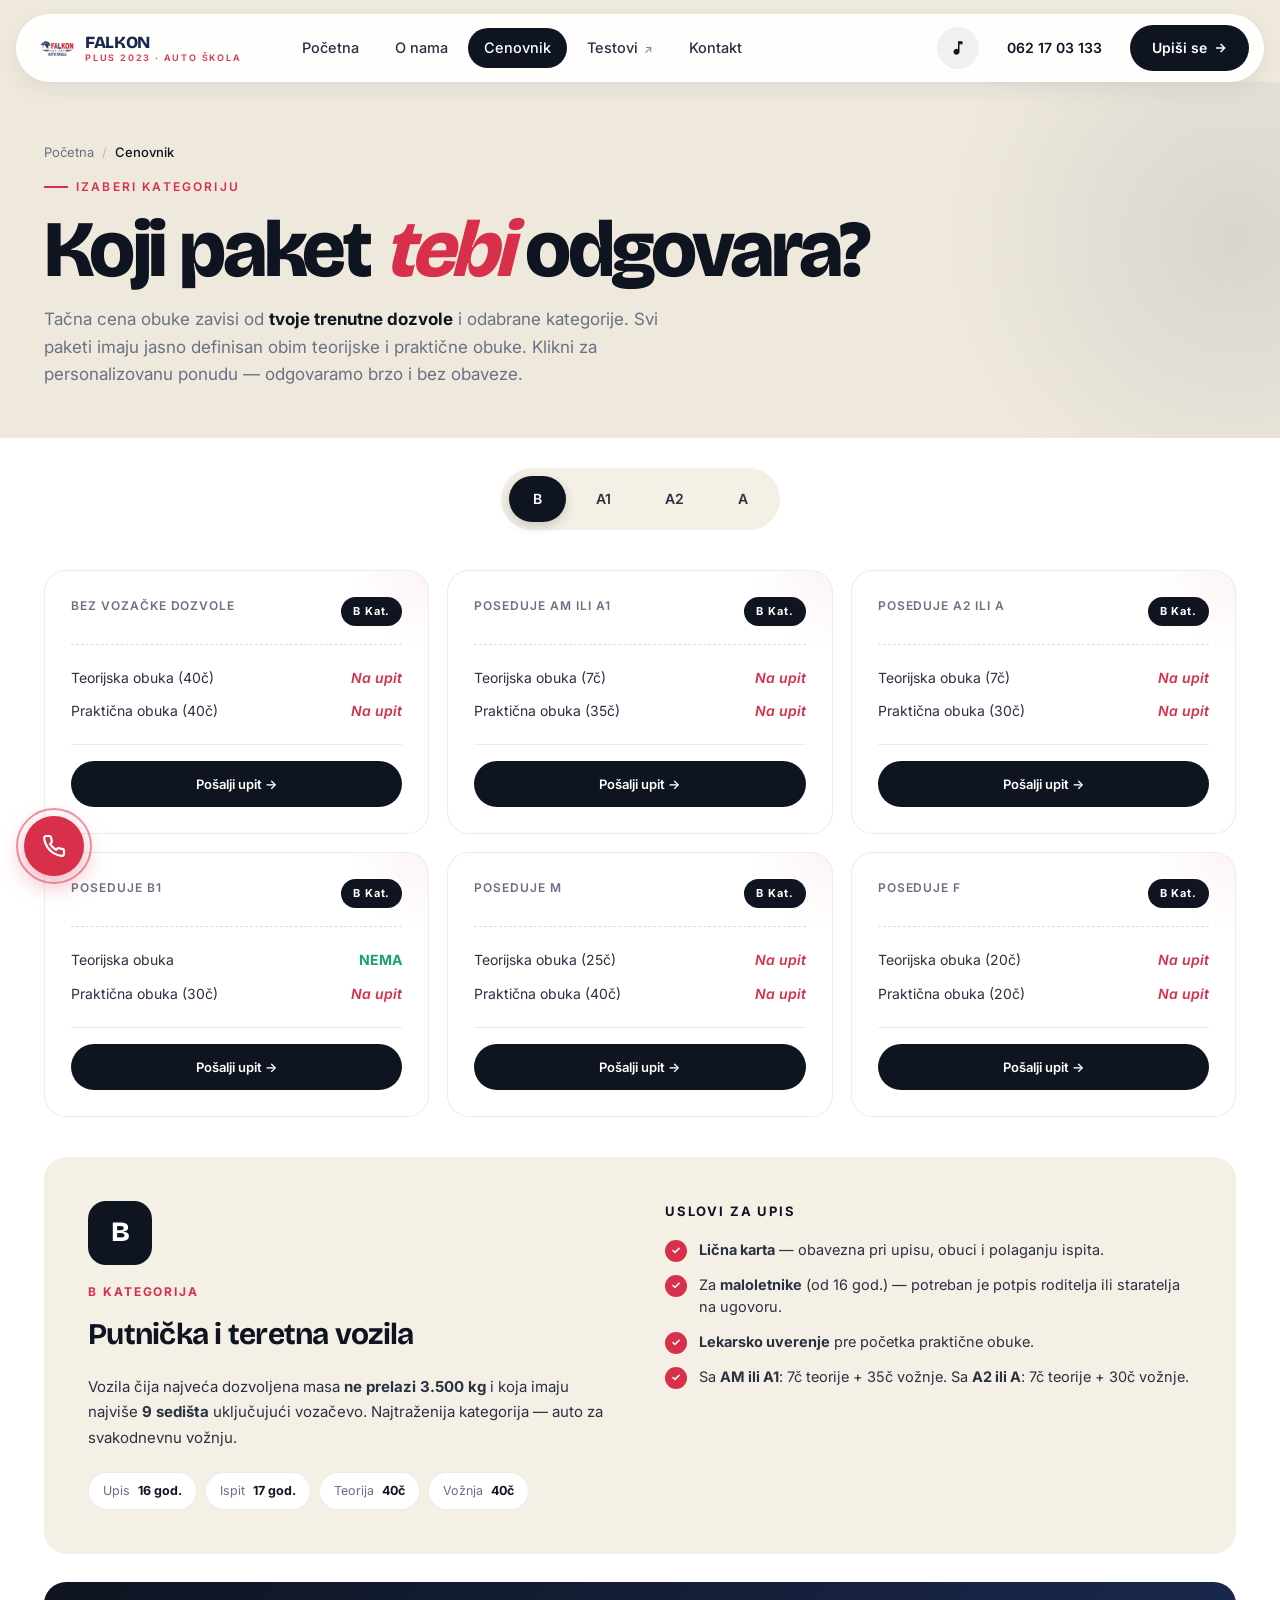
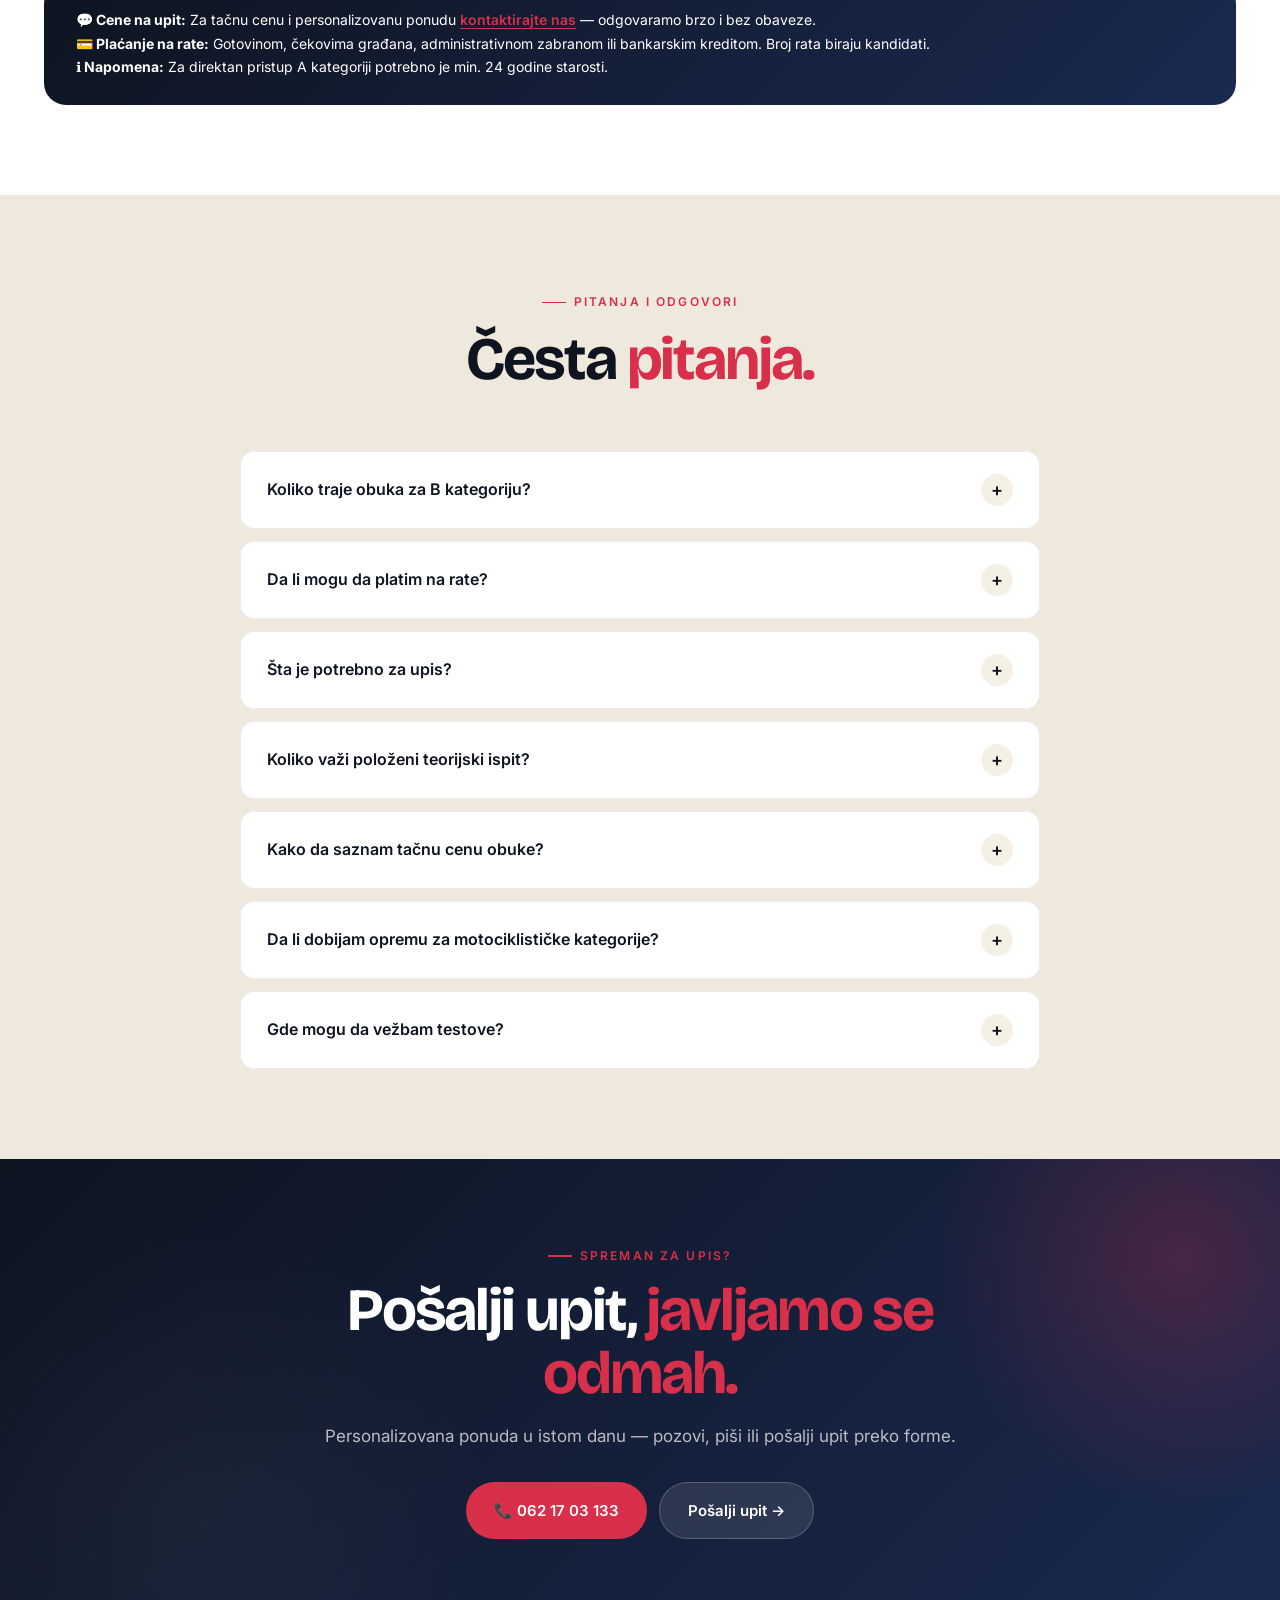
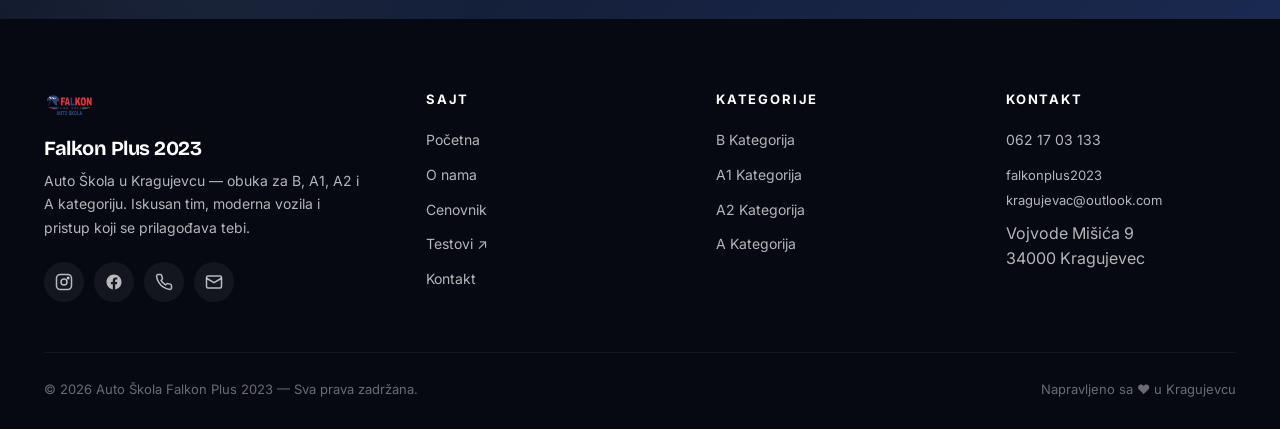
==== commit 5380f029: "Rewrite site as multi-page structure with header music player - Split single-page site into index, o" ====
--- a/cenovnik.html
+++ b/cenovnik.html
@@ -1,191 +1,166 @@
 <!DOCTYPE html>
 <html lang="sr">
 <head>
-<meta charset="UTF-8"/><meta name="viewport" content="width=device-width, initial-scale=1.0"/>
-<title>Cenovnik – Auto Škola Falkon Kragujevac</title>
-<link rel="icon" type="image/png" href="logofalkon.png"/>
-<link rel="stylesheet" href="falkon.css"/>
-<style>
-.page-hero{padding:100px 8vw 64px;background:var(--white);border-bottom:1px solid var(--border);position:relative;overflow:hidden;}
-.page-hero::before{content:'CENE';position:absolute;right:-2%;top:50%;transform:translateY(-50%);font-family:'Bebas Neue',sans-serif;font-size:clamp(140px,20vw,280px);color:rgba(15,15,15,.04);letter-spacing:8px;pointer-events:none;white-space:nowrap;}
-.pricing-section{padding:72px 8vw 80px;background:var(--bg);}
-
-/* Category tabs */
-.cat-tabs{display:flex;gap:4px;margin-bottom:48px;flex-wrap:wrap;}
-.cat-tab{background:none;border:1.5px solid var(--border);padding:10px 22px;font-size:12px;font-weight:700;letter-spacing:2px;text-transform:uppercase;color:var(--muted);font-family:'Barlow',sans-serif;transition:all .2s;cursor:none;}
-.cat-tab.active,.cat-tab:hover{border-color:var(--red);color:var(--red);background:rgba(200,48,58,.04);}
-.cat-tab.active{border-color:var(--red);color:var(--red);}
-
-/* Pricing group */
-.pricing-group{display:none;}
-.pricing-group.active{display:block;}
-.pricing-grid{display:grid;grid-template-columns:repeat(auto-fill,minmax(300px,1fr));gap:20px;max-width:1160px;margin:0 auto;}
-.price-card{background:var(--white);border:1px solid var(--border);border-top:4px solid var(--red);overflow:hidden;transition:box-shadow .3s,transform .2s;}
-.price-card:hover{box-shadow:0 10px 36px rgba(0,0,0,.09);transform:translateY(-3px);}
-.price-card.cog{border-top-color:var(--cognac);}
-.price-head{padding:24px 24px 18px;border-bottom:1px solid var(--border);}
-.price-if{font-size:11px;font-weight:700;letter-spacing:2px;text-transform:uppercase;color:var(--muted);margin-bottom:8px;}
-.price-tag{display:inline-block;background:var(--red);color:#fff;font-size:9px;font-weight:700;letter-spacing:3px;text-transform:uppercase;padding:3px 10px;margin-bottom:8px;clip-path:polygon(5px 0%,100% 0%,calc(100%-5px) 100%,0% 100%);}
-.price-card.cog .price-tag{background:var(--cognac);}
-.price-big{font-family:'Bebas Neue',sans-serif;font-size:clamp(32px,3.6vw,44px);color:var(--red);letter-spacing:1px;line-height:1;display:inline-block;text-decoration:none;border-bottom:2px solid transparent;transition:border-color .2s;}
-.price-big:hover{border-bottom-color:var(--red);}
-.price-card.cog .price-big{color:var(--cognac);}
-.price-card.cog .price-big:hover{border-bottom-color:var(--cognac);}
-.price-body{padding:18px 24px;}
-.price-row{display:flex;justify-content:space-between;padding:9px 0;border-bottom:1px solid rgba(15,15,15,.05);font-size:13px;}
-.price-row:last-child{border-bottom:none;}
-.price-row-l{color:#555;}
-.price-row-v{font-weight:600;color:var(--muted);white-space:nowrap;padding-left:12px;font-style:italic;}
-.price-row-v a{color:var(--muted);text-decoration:none;border-bottom:1px dotted var(--muted);}
-.price-row-v a:hover{color:var(--red);border-bottom-color:var(--red);}
-.price-card-cta{padding:16px 24px;background:var(--bg);}
-.note-banner{max-width:1160px;margin:32px auto 0;background:rgba(200,48,58,.04);border:1px solid rgba(200,48,58,.12);padding:20px 24px;font-size:13px;color:#555;line-height:1.7;}
-.note-banner strong{color:var(--red);}
-
-/* Category info — inline below cards in each tab */
-.cat-info-inline{margin-top:32px;background:var(--white);border:1px solid var(--border);border-left:4px solid var(--red);max-width:1160px;margin-left:auto;margin-right:auto;display:grid;grid-template-columns:1.05fr 1.4fr;gap:0;overflow:hidden;}
-.cat-info-inline.cog{border-left-color:var(--cognac);}
-.cii-left{padding:32px 32px;background:linear-gradient(135deg,var(--bg) 0%,var(--white) 100%);border-right:1px solid var(--border);display:flex;flex-direction:column;gap:14px;}
-.cii-badge{font-family:'Bebas Neue',sans-serif;font-size:62px;line-height:.9;letter-spacing:2px;color:var(--red);}
-.cat-info-inline.cog .cii-badge{color:var(--cognac);}
-.cii-eyebrow{font-size:11px;font-weight:700;letter-spacing:3px;text-transform:uppercase;color:var(--muted);}
-.cii-title{font-family:'Barlow Condensed',sans-serif;font-size:26px;font-weight:700;letter-spacing:1px;text-transform:uppercase;color:var(--black);line-height:1.1;}
-.cii-desc{font-size:14px;color:#555;line-height:1.75;}
-.cii-meta{display:flex;flex-wrap:wrap;gap:8px;margin-top:6px;}
-.cii-chip{display:inline-flex;align-items:baseline;gap:6px;background:var(--white);border:1px solid var(--border);padding:7px 13px;font-size:10.5px;font-weight:700;letter-spacing:1.5px;text-transform:uppercase;color:var(--muted);}
-.cii-chip strong{color:var(--red);font-family:'Bebas Neue',sans-serif;font-size:15px;letter-spacing:1px;font-weight:400;}
-.cat-info-inline.cog .cii-chip strong{color:var(--cognac);}
-.cii-right{padding:32px 32px;display:flex;flex-direction:column;gap:18px;}
-.cii-section-title{font-size:11px;font-weight:700;letter-spacing:3px;text-transform:uppercase;color:var(--red);display:flex;align-items:center;gap:10px;}
-.cat-info-inline.cog .cii-section-title{color:var(--cognac);}
-.cii-section-title::before{content:'';width:18px;height:1.5px;background:currentColor;}
-.cii-list{list-style:none;display:flex;flex-direction:column;gap:10px;}
-.cii-list li{display:flex;gap:12px;font-size:13.5px;color:#444;line-height:1.6;padding-bottom:10px;border-bottom:1px solid rgba(15,15,15,.05);}
-.cii-list li:last-child{border-bottom:none;padding-bottom:0;}
-.cii-list li::before{content:'▸';color:var(--red);font-weight:700;flex-shrink:0;font-size:14px;}
-.cat-info-inline.cog .cii-list li::before{color:var(--cognac);}
-.cii-list li strong{color:var(--black);font-weight:700;}
-@media(max-width:780px){.cat-info-inline{grid-template-columns:1fr;}.cii-left{border-right:none;border-bottom:1px solid var(--border);}}
-
-/* FAQ */
-.faq-section{padding:72px 8vw;background:var(--white);border-top:1px solid var(--border);}
-.faq-list{max-width:780px;margin:40px auto 0;}
-.faq-item{border-bottom:1px solid var(--border);}
-.faq-q{width:100%;background:none;border:none;text-align:left;padding:18px 0;font-size:15px;font-weight:600;color:var(--black);display:flex;justify-content:space-between;align-items:center;cursor:none;font-family:'Barlow',sans-serif;}
-.faq-q .arr{font-size:18px;color:var(--red);transition:transform .3s;display:inline-block;}
-.faq-item.open .faq-q .arr{transform:rotate(45deg);}
-.faq-a{max-height:0;overflow:hidden;transition:max-height .4s cubic-bezier(.16,1,.3,1);}
-.faq-a-inner{padding:0 0 16px;font-size:14px;color:#555;line-height:1.75;}
-.faq-item.open .faq-a{max-height:300px;}
-@media(max-width:680px){.pricing-grid{grid-template-columns:1fr;}.cat-tabs{gap:6px;}}
-</style>
+<meta charset="UTF-8">
+<meta name="viewport" content="width=device-width, initial-scale=1.0, viewport-fit=cover">
+<meta name="theme-color" content="#efe9dd">
+<title>Cenovnik — Auto Škola Falkon Plus 2023, Kragujevac</title>
+<meta name="description" content="Cenovnik za B, A1, A2 i A kategoriju u Auto Školi Falkon Plus 2023. Plaćanje na rate, personalizovana ponuda.">
+<link rel="icon" type="image/png" href="images/logo.png">
+<link rel="preconnect" href="https://fonts.googleapis.com">
+<link rel="preconnect" href="https://fonts.gstatic.com" crossorigin>
+<link href="https://fonts.googleapis.com/css2?family=Inter:wght@300;400;500;600;700;800&family=Bricolage+Grotesque:opsz,wght@12..96,400;12..96,500;12..96,600;12..96,700;12..96,800;12..96,900&display=swap" rel="stylesheet">
+<link rel="stylesheet" href="css/styles.css">
 </head>
 <body>
-<div id="preloader">
-  <div class="pre-logo"><img src="logofalkon.png" alt="Falkon"/></div>
-  <div class="pre-spinner"></div>
-  <div class="pre-text">Cenovnik</div>
+
+
+
+<div class="nav-wrap">
+  <nav class="nav">
+    <a href="index.html" class="nav-logo">
+      <img src="images/logo.png" alt="Falkon">
+      <div class="nav-logo-text">
+        <span class="a">FALKON</span>
+        <span class="b">PLUS 2023 · AUTO ŠKOLA</span>
+      </div>
+    </a>
+    <div class="nav-links">
+      <a href="index.html">Početna</a>
+      <a href="o-nama.html">O nama</a>
+      <a href="cenovnik.html" class="active">Cenovnik</a>
+      <a href="https://servisi.euprava.gov.rs/autoskole/prijava" target="_blank" rel="noopener" class="external">Testovi</a>
+      <a href="kontakt.html">Kontakt</a>
+    </div>
+    <div class="nav-cta">
+      <button class="btn-music" id="musicBtn" type="button" aria-label="Pusti muziku" aria-pressed="false" title="Pusti muziku">
+        <span class="bm-icon" aria-hidden="true">
+          <svg width="18" height="18" viewBox="0 0 24 24" fill="currentColor"><path d="M12 3v10.55A4 4 0 1 0 14 17V7h4V3h-6z"/></svg>
+        </span>
+        <span class="bm-eq" aria-hidden="true"><span></span><span></span><span></span></span>
+        <span class="bm-ping" aria-hidden="true"></span>
+      </button>
+      <a href="tel:0621703133" class="btn-ghost">062 17 03 133</a>
+      <a href="kontakt.html" class="btn-primary">
+        <span>Upiši se</span>
+        <svg width="14" height="14" viewBox="0 0 24 24" fill="none" stroke="currentColor" stroke-width="2.5"><path d="M5 12h14M13 5l7 7-7 7"/></svg>
+      </a>
+      <button class="nav-burger" id="burger" aria-label="Meni">
+        <svg width="20" height="20" viewBox="0 0 24 24" fill="none" stroke="currentColor" stroke-width="2"><path d="M4 6h16M4 12h16M4 18h16"/></svg>
+      </button>
+    </div>
+  </nav>
 </div>
-<nav class="navbar">
-  <a href="index.html" class="nav-logo"><img src="logofalkon.png" alt="Falkon"/></a>
-  <div class="nav-links"><a href="index.html">Početna</a><a href="onama.html">O nama</a><a href="cenovnik.html" class="active">Cenovnik</a><a href="https://servisi.euprava.gov.rs/autoskole/prijava" target="_blank">Testovi ↗</a><a href="kontakt.html">Kontakt</a></div>
-  <div class="nav-actions">
-    <a href="kontakt.html" class="nav-cta">Zakaži termin</a>
-    <button class="music-btn" id="musicBtn" aria-label="Uključi muziku" title="Muzika">
-      <svg viewBox="0 0 16 16" fill="currentColor">
-        <rect class="eq-bar" x="1" y="5" width="3" height="9" rx="1.5"/>
-        <rect class="eq-bar" x="6.5" y="2" width="3" height="12" rx="1.5"/>
-        <rect class="eq-bar" x="12" y="5" width="3" height="9" rx="1.5"/>
-      </svg>
+
+<div class="mobile-menu" id="mobileMenu">
+  <div class="mm-head">
+    <div class="nav-logo">
+      <img src="images/logo.png" alt="Falkon" style="width:36px;height:36px;">
+      <div class="nav-logo-text">
+        <span class="a">FALKON</span>
+        <span class="b">PLUS 2023 · AUTO ŠKOLA</span>
+      </div>
+    </div>
+    <button class="mm-close" id="mmClose" aria-label="Zatvori meni">
+      <svg width="20" height="20" viewBox="0 0 24 24" fill="none" stroke="currentColor" stroke-width="2.5"><path d="M18 6L6 18M6 6l12 12"/></svg>
     </button>
-    <button class="nav-burger"><span></span><span></span><span></span></button>
-  </div>
-</nav>
-<div class="mobile-menu"><button class="mobile-menu-close">✕</button><a href="index.html">Početna</a><a href="onama.html">O nama</a><a href="cenovnik.html" class="active">Cenovnik</a><a href="https://servisi.euprava.gov.rs/autoskole/prijava" target="_blank">Testovi ↗</a><a href="kontakt.html">Kontakt</a></div>
-<a href="tel:0621703133" class="phone-fab"><div class="pulse-ring"></div><svg viewBox="0 0 24 24"><path d="M6.6 10.8c1.4 2.8 3.8 5.1 6.6 6.6l2.2-2.2c.3-.3.7-.4 1-.2 1.1.4 2.3.6 3.6.6.6 0 1 .4 1 1V20c0 .6-.4 1-1 1-9.4 0-17-7.6-17-17 0-.6.4-1 1-1h3.5c.6 0 1 .4 1 1 0 1.3.2 2.5.6 3.6.1.3 0 .7-.2 1L6.6 10.8z"/></svg></a>
-<div class="page-content">
-
-<div class="page-hero">
-  <span class="section-eyebrow reveal">Personalizovana ponuda</span>
-  <h1 class="section-title reveal">CENOVNIK <span class="red">2026</span></h1>
-  <p class="section-desc reveal">Cena se formira individualno — zavisi od kategorija koje već posedujete. Kontaktirajte nas za tačnu i personalizovanu ponudu.</p>
+  </div>
+  <div class="mm-links">
+    <a href="index.html">Početna <span class="arr">→</span></a>
+    <a href="o-nama.html">O nama <span class="arr">→</span></a>
+    <a href="cenovnik.html" class="active">Cenovnik <span class="arr">→</span></a>
+    <a href="https://servisi.euprava.gov.rs/autoskole/prijava" target="_blank" rel="noopener">Testovi <span class="arr">↗</span></a>
+    <a href="kontakt.html">Kontakt <span class="arr">→</span></a>
+  </div>
+  <div class="mm-foot">
+    <a href="tel:0621703133" class="btn-red">📞 062 17 03 133</a>
+    <a href="kontakt.html" class="btn-ghost">Pošalji upit</a>
+    <p class="small">Vojvode Mišića 9, Kragujevac</p>
+  </div>
 </div>
 
-<div class="marquee-bar"><div class="marquee-track"><span class="mq-item">B KATEGORIJA <span class="mq-dot">◆</span></span><span class="mq-item">A KATEGORIJA <span class="mq-dot">◆</span></span><span class="mq-item">A1 KATEGORIJA <span class="mq-dot">◆</span></span><span class="mq-item">A2 KATEGORIJA <span class="mq-dot">◆</span></span><span class="mq-item">PLAĆANJE NA RATE <span class="mq-dot">◆</span></span><span class="mq-item"> <span class="mq-dot">◆</span></span><span class="mq-item">B KATEGORIJA <span class="mq-dot">◆</span></span><span class="mq-item">A KATEGORIJA <span class="mq-dot">◆</span></span><span class="mq-item">A1 KATEGORIJA <span class="mq-dot">◆</span></span><span class="mq-item">A2 KATEGORIJA <span class="mq-dot">◆</span></span><span class="mq-item">PLAĆANJE NA RATE <span class="mq-dot">◆</span></span><span class="mq-item"> </span></div></div>
-
-<section class="pricing-section">
-  <div style="max-width:1160px;margin:0 auto;">
-    <div class="reveal" style="margin-bottom:12px;">
-      <span class="section-eyebrow">Izaberi kategoriju</span>
-      <h2 class="section-title">KOJI PAKET <span style="color:var(--red)">TEBI</span> ODGOVARA?</h2>
-    </div>
+<!-- PAGE HERO -->
+<section class="page-hero">
+  <div class="container">
+    <div class="page-hero-inner">
+      <div class="crumbs">
+        <a href="index.html">Početna</a>
+        <span class="div">/</span>
+        <span class="now">Cenovnik</span>
+      </div>
+      <span class="eyebrow">Izaberi kategoriju</span>
+      <h1 class="display">Koji paket <span class="ac">tebi</span> odgovara?</h1>
+      <p class="lead">
+        Tačna cena obuke zavisi od <strong style="color:var(--ink);">tvoje trenutne dozvole</strong> i odabrane kategorije. Svi paketi imaju jasno definisan obim teorijske i praktične obuke. Klikni za personalizovanu ponudu — odgovaramo brzo i bez obaveze.
+      </p>
+    </div>
+  </div>
+</section>
+
+<!-- PRICING -->
+<section class="pricing-section" style="padding:30px 0 90px;">
+  <div class="container">
     <div class="cat-tabs reveal">
-      <button class="cat-tab active" onclick="showCat('b')">B Kategorija</button>
-      <button class="cat-tab" onclick="showCat('a1')">A1 Kategorija</button>
-      <button class="cat-tab" onclick="showCat('a2')">A2 Kategorija</button>
-      <button class="cat-tab" onclick="showCat('a')">A Kategorija</button>
+      <button class="cat-tab active" onclick="showCat('b')">B</button>
+      <button class="cat-tab" onclick="showCat('a1')">A1</button>
+      <button class="cat-tab" onclick="showCat('a2')">A2</button>
+      <button class="cat-tab" onclick="showCat('a')">A</button>
     </div>
 
     <!-- B KATEGORIJA -->
     <div class="pricing-group active" id="grp-b">
       <div class="pricing-grid">
         <div class="price-card reveal">
-          <div class="price-head"><div class="price-if">Bez vozačke dozvole</div><div class="price-tag">B Kat.</div><a href="kontakt.html" class="price-big"></a></div>
+          <div class="price-head"><div class="price-if">Bez vozačke dozvole</div><div class="price-tag">B Kat.</div></div>
           <div class="price-body">
             <div class="price-row"><div class="price-row-l">Teorijska obuka (40č)</div><div class="price-row-v"><a href="kontakt.html">Na upit</a></div></div>
             <div class="price-row"><div class="price-row-l">Praktična obuka (40č)</div><div class="price-row-v"><a href="kontakt.html">Na upit</a></div></div>
-            <div class="price-row"><div class="price-row-l">Lekarski pregled</div><div class="price-row-v" style="color:var(--green);font-style:normal;font-weight:700">GRATIS</div></div>
-          </div>
-          <div class="price-card-cta"><a href="kontakt.html" class="btn-red" style="font-size:11px;padding:10px 20px;">Pošalji upit →</a></div>
+          </div>
+          <div class="price-card-cta"><a href="kontakt.html">Pošalji upit →</a></div>
         </div>
         <div class="price-card reveal">
-          <div class="price-head"><div class="price-if">Poseduje AM ili A1</div><div class="price-tag">B Kat.</div><a href="kontakt.html" class="price-big"></a></div>
+          <div class="price-head"><div class="price-if">Poseduje AM ili A1</div><div class="price-tag">B Kat.</div></div>
           <div class="price-body">
             <div class="price-row"><div class="price-row-l">Teorijska obuka (7č)</div><div class="price-row-v"><a href="kontakt.html">Na upit</a></div></div>
             <div class="price-row"><div class="price-row-l">Praktična obuka (35č)</div><div class="price-row-v"><a href="kontakt.html">Na upit</a></div></div>
-            <div class="price-row"><div class="price-row-l">Lekarski pregled</div><div class="price-row-v" style="color:var(--green);font-style:normal;font-weight:700">GRATIS</div></div>
-          </div>
-          <div class="price-card-cta"><a href="kontakt.html" class="btn-red" style="font-size:11px;padding:10px 20px;">Pošalji upit →</a></div>
+          </div>
+          <div class="price-card-cta"><a href="kontakt.html">Pošalji upit →</a></div>
         </div>
         <div class="price-card reveal">
-          <div class="price-head"><div class="price-if">Poseduje A2 ili A</div><div class="price-tag">B Kat.</div><a href="kontakt.html" class="price-big"></a></div>
+          <div class="price-head"><div class="price-if">Poseduje A2 ili A</div><div class="price-tag">B Kat.</div></div>
           <div class="price-body">
             <div class="price-row"><div class="price-row-l">Teorijska obuka (7č)</div><div class="price-row-v"><a href="kontakt.html">Na upit</a></div></div>
             <div class="price-row"><div class="price-row-l">Praktična obuka (30č)</div><div class="price-row-v"><a href="kontakt.html">Na upit</a></div></div>
-            <div class="price-row"><div class="price-row-l">Lekarski pregled</div><div class="price-row-v" style="color:var(--green);font-style:normal;font-weight:700">GRATIS</div></div>
-          </div>
-          <div class="price-card-cta"><a href="kontakt.html" class="btn-red" style="font-size:11px;padding:10px 20px;">Pošalji upit →</a></div>
+          </div>
+          <div class="price-card-cta"><a href="kontakt.html">Pošalji upit →</a></div>
         </div>
         <div class="price-card reveal">
-          <div class="price-head"><div class="price-if">Poseduje B1</div><div class="price-tag">B Kat.</div><a href="kontakt.html" class="price-big"></a></div>
+          <div class="price-head"><div class="price-if">Poseduje B1</div><div class="price-tag">B Kat.</div></div>
           <div class="price-body">
             <div class="price-row"><div class="price-row-l">Teorijska obuka</div><div class="price-row-v" style="color:var(--green);font-style:normal;font-weight:700">NEMA</div></div>
             <div class="price-row"><div class="price-row-l">Praktična obuka (30č)</div><div class="price-row-v"><a href="kontakt.html">Na upit</a></div></div>
-            <div class="price-row"><div class="price-row-l">Lekarski pregled</div><div class="price-row-v" style="color:var(--green);font-style:normal;font-weight:700">GRATIS</div></div>
-          </div>
-          <div class="price-card-cta"><a href="kontakt.html" class="btn-red" style="font-size:11px;padding:10px 20px;">Pošalji upit →</a></div>
+          </div>
+          <div class="price-card-cta"><a href="kontakt.html">Pošalji upit →</a></div>
         </div>
         <div class="price-card reveal">
-          <div class="price-head"><div class="price-if">Poseduje M</div><div class="price-tag">B Kat.</div><a href="kontakt.html" class="price-big"></a></div>
+          <div class="price-head"><div class="price-if">Poseduje M</div><div class="price-tag">B Kat.</div></div>
           <div class="price-body">
             <div class="price-row"><div class="price-row-l">Teorijska obuka (25č)</div><div class="price-row-v"><a href="kontakt.html">Na upit</a></div></div>
             <div class="price-row"><div class="price-row-l">Praktična obuka (40č)</div><div class="price-row-v"><a href="kontakt.html">Na upit</a></div></div>
-            <div class="price-row"><div class="price-row-l">Lekarski pregled</div><div class="price-row-v" style="color:var(--green);font-style:normal;font-weight:700">GRATIS</div></div>
-          </div>
-          <div class="price-card-cta"><a href="kontakt.html" class="btn-red" style="font-size:11px;padding:10px 20px;">Pošalji upit →</a></div>
+          </div>
+          <div class="price-card-cta"><a href="kontakt.html">Pošalji upit →</a></div>
         </div>
         <div class="price-card reveal">
-          <div class="price-head"><div class="price-if">Poseduje F</div><div class="price-tag">B Kat.</div><a href="kontakt.html" class="price-big"></a></div>
+          <div class="price-head"><div class="price-if">Poseduje F</div><div class="price-tag">B Kat.</div></div>
           <div class="price-body">
             <div class="price-row"><div class="price-row-l">Teorijska obuka (20č)</div><div class="price-row-v"><a href="kontakt.html">Na upit</a></div></div>
             <div class="price-row"><div class="price-row-l">Praktična obuka (20č)</div><div class="price-row-v"><a href="kontakt.html">Na upit</a></div></div>
-            <div class="price-row"><div class="price-row-l">Lekarski pregled</div><div class="price-row-v" style="color:var(--green);font-style:normal;font-weight:700">GRATIS</div></div>
-          </div>
-          <div class="price-card-cta"><a href="kontakt.html" class="btn-red" style="font-size:11px;padding:10px 20px;">Pošalji upit →</a></div>
+          </div>
+          <div class="price-card-cta"><a href="kontakt.html">Pošalji upit →</a></div>
         </div>
       </div>
       <div class="cat-info-inline reveal">
-        <div class="cii-left">
+        <div>
           <div class="cii-badge">B</div>
           <div class="cii-eyebrow">B Kategorija</div>
           <div class="cii-title">Putnička i teretna vozila</div>
@@ -197,7 +172,7 @@
             <span class="cii-chip">Vožnja <strong>40č</strong></span>
           </div>
         </div>
-        <div class="cii-right">
+        <div>
           <div class="cii-section-title">Uslovi za upis</div>
           <ul class="cii-list">
             <li><span><strong>Lična karta</strong> — obavezna pri upisu, obuci i polaganju ispita.</span></li>
@@ -213,35 +188,32 @@
     <div class="pricing-group" id="grp-a1">
       <div class="pricing-grid">
         <div class="price-card cog reveal">
-          <div class="price-head"><div class="price-if">Bez vozačke dozvole</div><div class="price-tag">A1 Kat.</div><a href="kontakt.html" class="price-big"></a></div>
+          <div class="price-head"><div class="price-if">Bez vozačke dozvole</div><div class="price-tag">A1 Kat.</div></div>
           <div class="price-body">
             <div class="price-row"><div class="price-row-l">Teorijska obuka (40č)</div><div class="price-row-v"><a href="kontakt.html">Na upit</a></div></div>
             <div class="price-row"><div class="price-row-l">Praktična obuka (20č)</div><div class="price-row-v"><a href="kontakt.html">Na upit</a></div></div>
-            <div class="price-row"><div class="price-row-l">Lekarski pregled</div><div class="price-row-v" style="color:var(--green);font-style:normal;font-weight:700">GRATIS</div></div>
-          </div>
-          <div class="price-card-cta"><a href="kontakt.html" class="btn-red" style="font-size:11px;padding:10px 20px;background:var(--cognac)">Pošalji upit →</a></div>
-        </div>
-        <div class="price-card cog reveal">
-          <div class="price-head"><div class="price-if">Poseduje AM</div><div class="price-tag">A1 Kat.</div><a href="kontakt.html" class="price-big"></a></div>
+          </div>
+          <div class="price-card-cta"><a href="kontakt.html">Pošalji upit →</a></div>
+        </div>
+        <div class="price-card cog reveal">
+          <div class="price-head"><div class="price-if">Poseduje AM</div><div class="price-tag">A1 Kat.</div></div>
           <div class="price-body">
             <div class="price-row"><div class="price-row-l">Teorijska obuka</div><div class="price-row-v" style="color:var(--green);font-style:normal;font-weight:700">NEMA</div></div>
             <div class="price-row"><div class="price-row-l">Praktična obuka (7č)</div><div class="price-row-v"><a href="kontakt.html">Na upit</a></div></div>
-            <div class="price-row"><div class="price-row-l">Lekarski pregled</div><div class="price-row-v" style="color:var(--green);font-style:normal;font-weight:700">GRATIS</div></div>
-          </div>
-          <div class="price-card-cta"><a href="kontakt.html" class="btn-red" style="font-size:11px;padding:10px 20px;background:var(--cognac)">Pošalji upit →</a></div>
-        </div>
-        <div class="price-card cog reveal">
-          <div class="price-head"><div class="price-if">Poseduje B</div><div class="price-tag">A1 Kat.</div><a href="kontakt.html" class="price-big"></a></div>
+          </div>
+          <div class="price-card-cta"><a href="kontakt.html">Pošalji upit →</a></div>
+        </div>
+        <div class="price-card cog reveal">
+          <div class="price-head"><div class="price-if">Poseduje B</div><div class="price-tag">A1 Kat.</div></div>
           <div class="price-body">
             <div class="price-row"><div class="price-row-l">Teorijska obuka (7č)</div><div class="price-row-v"><a href="kontakt.html">Na upit</a></div></div>
             <div class="price-row"><div class="price-row-l">Praktična obuka (20č)</div><div class="price-row-v"><a href="kontakt.html">Na upit</a></div></div>
-            <div class="price-row"><div class="price-row-l">Lekarski pregled</div><div class="price-row-v" style="color:var(--green);font-style:normal;font-weight:700">GRATIS</div></div>
-          </div>
-          <div class="price-card-cta"><a href="kontakt.html" class="btn-red" style="font-size:11px;padding:10px 20px;background:var(--cognac)">Pošalji upit →</a></div>
+          </div>
+          <div class="price-card-cta"><a href="kontakt.html">Pošalji upit →</a></div>
         </div>
       </div>
       <div class="cat-info-inline cog reveal">
-        <div class="cii-left">
+        <div>
           <div class="cii-badge">A1</div>
           <div class="cii-eyebrow">A1 Kategorija</div>
           <div class="cii-title">Lakši motocikli</div>
@@ -253,7 +225,7 @@
             <span class="cii-chip">Vožnja <strong>20č</strong></span>
           </div>
         </div>
-        <div class="cii-right">
+        <div>
           <div class="cii-section-title">Uslovi za upis</div>
           <ul class="cii-list">
             <li><span><strong>Lična karta</strong> — obavezna pri upisu, teorijskoj obuci i polaganju ispita.</span></li>
@@ -269,44 +241,40 @@
     <div class="pricing-group" id="grp-a2">
       <div class="pricing-grid">
         <div class="price-card cog reveal">
-          <div class="price-head"><div class="price-if">Bez vozačke dozvole</div><div class="price-tag">A2 Kat.</div><a href="kontakt.html" class="price-big"></a></div>
+          <div class="price-head"><div class="price-if">Bez vozačke dozvole</div><div class="price-tag">A2 Kat.</div></div>
           <div class="price-body">
             <div class="price-row"><div class="price-row-l">Teorijska obuka (40č)</div><div class="price-row-v"><a href="kontakt.html">Na upit</a></div></div>
             <div class="price-row"><div class="price-row-l">Praktična obuka (30č)</div><div class="price-row-v"><a href="kontakt.html">Na upit</a></div></div>
-            <div class="price-row"><div class="price-row-l">Lekarski pregled</div><div class="price-row-v" style="color:var(--green);font-style:normal;font-weight:700">GRATIS</div></div>
-          </div>
-          <div class="price-card-cta"><a href="kontakt.html" class="btn-red" style="font-size:11px;padding:10px 20px;background:var(--cognac)">Pošalji upit →</a></div>
-        </div>
-        <div class="price-card cog reveal">
-          <div class="price-head"><div class="price-if">Poseduje AM</div><div class="price-tag">A2 Kat.</div><a href="kontakt.html" class="price-big"></a></div>
+          </div>
+          <div class="price-card-cta"><a href="kontakt.html">Pošalji upit →</a></div>
+        </div>
+        <div class="price-card cog reveal">
+          <div class="price-head"><div class="price-if">Poseduje AM</div><div class="price-tag">A2 Kat.</div></div>
           <div class="price-body">
             <div class="price-row"><div class="price-row-l">Teorijska obuka</div><div class="price-row-v" style="color:var(--green);font-style:normal;font-weight:700">NEMA</div></div>
             <div class="price-row"><div class="price-row-l">Praktična obuka (14č)</div><div class="price-row-v"><a href="kontakt.html">Na upit</a></div></div>
-            <div class="price-row"><div class="price-row-l">Lekarski pregled</div><div class="price-row-v" style="color:var(--green);font-style:normal;font-weight:700">GRATIS</div></div>
-          </div>
-          <div class="price-card-cta"><a href="kontakt.html" class="btn-red" style="font-size:11px;padding:10px 20px;background:var(--cognac)">Pošalji upit →</a></div>
-        </div>
-        <div class="price-card cog reveal">
-          <div class="price-head"><div class="price-if">Poseduje A1</div><div class="price-tag">A2 Kat.</div><a href="kontakt.html" class="price-big"></a></div>
+          </div>
+          <div class="price-card-cta"><a href="kontakt.html">Pošalji upit →</a></div>
+        </div>
+        <div class="price-card cog reveal">
+          <div class="price-head"><div class="price-if">Poseduje A1</div><div class="price-tag">A2 Kat.</div></div>
           <div class="price-body">
             <div class="price-row"><div class="price-row-l">Teorijska obuka</div><div class="price-row-v" style="color:var(--green);font-style:normal;font-weight:700">NEMA</div></div>
             <div class="price-row"><div class="price-row-l">Praktična obuka (7č)</div><div class="price-row-v"><a href="kontakt.html">Na upit</a></div></div>
-            <div class="price-row"><div class="price-row-l">Lekarski pregled</div><div class="price-row-v" style="color:var(--green);font-style:normal;font-weight:700">GRATIS</div></div>
-          </div>
-          <div class="price-card-cta"><a href="kontakt.html" class="btn-red" style="font-size:11px;padding:10px 20px;background:var(--cognac)">Pošalji upit →</a></div>
-        </div>
-        <div class="price-card cog reveal">
-          <div class="price-head"><div class="price-if">Poseduje B</div><div class="price-tag">A2 Kat.</div><a href="kontakt.html" class="price-big"></a></div>
+          </div>
+          <div class="price-card-cta"><a href="kontakt.html">Pošalji upit →</a></div>
+        </div>
+        <div class="price-card cog reveal">
+          <div class="price-head"><div class="price-if">Poseduje B</div><div class="price-tag">A2 Kat.</div></div>
           <div class="price-body">
             <div class="price-row"><div class="price-row-l">Teorijska obuka (7č)</div><div class="price-row-v"><a href="kontakt.html">Na upit</a></div></div>
             <div class="price-row"><div class="price-row-l">Praktična obuka (30č)</div><div class="price-row-v"><a href="kontakt.html">Na upit</a></div></div>
-            <div class="price-row"><div class="price-row-l">Lekarski pregled</div><div class="price-row-v" style="color:var(--green);font-style:normal;font-weight:700">GRATIS</div></div>
-          </div>
-          <div class="price-card-cta"><a href="kontakt.html" class="btn-red" style="font-size:11px;padding:10px 20px;background:var(--cognac)">Pošalji upit →</a></div>
+          </div>
+          <div class="price-card-cta"><a href="kontakt.html">Pošalji upit →</a></div>
         </div>
       </div>
       <div class="cat-info-inline cog reveal">
-        <div class="cii-left">
+        <div>
           <div class="cii-badge">A2</div>
           <div class="cii-eyebrow">A2 Kategorija</div>
           <div class="cii-title">Srednji motocikli</div>
@@ -318,7 +286,7 @@
             <span class="cii-chip">Vožnja <strong>30č</strong></span>
           </div>
         </div>
-        <div class="cii-right">
+        <div>
           <div class="cii-section-title">Uslovi za upis</div>
           <ul class="cii-list">
             <li><span><strong>Lična karta</strong> — obavezna pri upisu, teoriji, vožnji i polaganju ispita.</span></li>
@@ -334,53 +302,48 @@
     <div class="pricing-group" id="grp-a">
       <div class="pricing-grid">
         <div class="price-card cog reveal">
-          <div class="price-head"><div class="price-if">Bez vozačke dozvole</div><div class="price-tag">A Kat.</div><a href="kontakt.html" class="price-big"></a></div>
+          <div class="price-head"><div class="price-if">Bez vozačke dozvole</div><div class="price-tag">A Kat.</div></div>
           <div class="price-body">
             <div class="price-row"><div class="price-row-l">Teorijska obuka (40č)</div><div class="price-row-v"><a href="kontakt.html">Na upit</a></div></div>
             <div class="price-row"><div class="price-row-l">Praktična obuka (40č)</div><div class="price-row-v"><a href="kontakt.html">Na upit</a></div></div>
-            <div class="price-row"><div class="price-row-l">Lekarski pregled</div><div class="price-row-v" style="color:var(--green);font-style:normal;font-weight:700">GRATIS</div></div>
-          </div>
-          <div class="price-card-cta"><a href="kontakt.html" class="btn-red" style="font-size:11px;padding:10px 20px;background:var(--cognac)">Pošalji upit →</a></div>
-        </div>
-        <div class="price-card cog reveal">
-          <div class="price-head"><div class="price-if">Poseduje AM</div><div class="price-tag">A Kat.</div><a href="kontakt.html" class="price-big"></a></div>
+          </div>
+          <div class="price-card-cta"><a href="kontakt.html">Pošalji upit →</a></div>
+        </div>
+        <div class="price-card cog reveal">
+          <div class="price-head"><div class="price-if">Poseduje AM</div><div class="price-tag">A Kat.</div></div>
           <div class="price-body">
             <div class="price-row"><div class="price-row-l">Teorijska obuka</div><div class="price-row-v" style="color:var(--green);font-style:normal;font-weight:700">NEMA</div></div>
             <div class="price-row"><div class="price-row-l">Praktična obuka (20č)</div><div class="price-row-v"><a href="kontakt.html">Na upit</a></div></div>
-            <div class="price-row"><div class="price-row-l">Lekarski pregled</div><div class="price-row-v" style="color:var(--green);font-style:normal;font-weight:700">GRATIS</div></div>
-          </div>
-          <div class="price-card-cta"><a href="kontakt.html" class="btn-red" style="font-size:11px;padding:10px 20px;background:var(--cognac)">Pošalji upit →</a></div>
-        </div>
-        <div class="price-card cog reveal">
-          <div class="price-head"><div class="price-if">Poseduje A1</div><div class="price-tag">A Kat.</div><a href="kontakt.html" class="price-big"></a></div>
+          </div>
+          <div class="price-card-cta"><a href="kontakt.html">Pošalji upit →</a></div>
+        </div>
+        <div class="price-card cog reveal">
+          <div class="price-head"><div class="price-if">Poseduje A1</div><div class="price-tag">A Kat.</div></div>
           <div class="price-body">
             <div class="price-row"><div class="price-row-l">Teorijska obuka</div><div class="price-row-v" style="color:var(--green);font-style:normal;font-weight:700">NEMA</div></div>
             <div class="price-row"><div class="price-row-l">Praktična obuka (14č)</div><div class="price-row-v"><a href="kontakt.html">Na upit</a></div></div>
-            <div class="price-row"><div class="price-row-l">Lekarski pregled</div><div class="price-row-v" style="color:var(--green);font-style:normal;font-weight:700">GRATIS</div></div>
-          </div>
-          <div class="price-card-cta"><a href="kontakt.html" class="btn-red" style="font-size:11px;padding:10px 20px;background:var(--cognac)">Pošalji upit →</a></div>
-        </div>
-        <div class="price-card cog reveal">
-          <div class="price-head"><div class="price-if">Poseduje A2</div><div class="price-tag">A Kat.</div><a href="kontakt.html" class="price-big"></a></div>
+          </div>
+          <div class="price-card-cta"><a href="kontakt.html">Pošalji upit →</a></div>
+        </div>
+        <div class="price-card cog reveal">
+          <div class="price-head"><div class="price-if">Poseduje A2</div><div class="price-tag">A Kat.</div></div>
           <div class="price-body">
             <div class="price-row"><div class="price-row-l">Teorijska obuka</div><div class="price-row-v" style="color:var(--green);font-style:normal;font-weight:700">NEMA</div></div>
             <div class="price-row"><div class="price-row-l">Praktična obuka (7č)</div><div class="price-row-v"><a href="kontakt.html">Na upit</a></div></div>
-            <div class="price-row"><div class="price-row-l">Lekarski pregled</div><div class="price-row-v" style="color:var(--green);font-style:normal;font-weight:700">GRATIS</div></div>
-          </div>
-          <div class="price-card-cta"><a href="kontakt.html" class="btn-red" style="font-size:11px;padding:10px 20px;background:var(--cognac)">Pošalji upit →</a></div>
-        </div>
-        <div class="price-card cog reveal">
-          <div class="price-head"><div class="price-if">Poseduje B</div><div class="price-tag">A Kat.</div><a href="kontakt.html" class="price-big"></a></div>
+          </div>
+          <div class="price-card-cta"><a href="kontakt.html">Pošalji upit →</a></div>
+        </div>
+        <div class="price-card cog reveal">
+          <div class="price-head"><div class="price-if">Poseduje B</div><div class="price-tag">A Kat.</div></div>
           <div class="price-body">
             <div class="price-row"><div class="price-row-l">Teorijska obuka (7č)</div><div class="price-row-v"><a href="kontakt.html">Na upit</a></div></div>
             <div class="price-row"><div class="price-row-l">Praktična obuka (40č)</div><div class="price-row-v"><a href="kontakt.html">Na upit</a></div></div>
-            <div class="price-row"><div class="price-row-l">Lekarski pregled</div><div class="price-row-v" style="color:var(--green);font-style:normal;font-weight:700">GRATIS</div></div>
-          </div>
-          <div class="price-card-cta"><a href="kontakt.html" class="btn-red" style="font-size:11px;padding:10px 20px;background:var(--cognac)">Pošalji upit →</a></div>
+          </div>
+          <div class="price-card-cta"><a href="kontakt.html">Pošalji upit →</a></div>
         </div>
       </div>
       <div class="cat-info-inline cog reveal">
-        <div class="cii-left">
+        <div>
           <div class="cii-badge">A</div>
           <div class="cii-eyebrow">A Kategorija</div>
           <div class="cii-title">Svi motocikli — bez ograničenja</div>
@@ -392,7 +355,7 @@
             <span class="cii-chip">Vožnja <strong>40č</strong></span>
           </div>
         </div>
-        <div class="cii-right">
+        <div>
           <div class="cii-section-title">Uslovi za upis</div>
           <ul class="cii-list">
             <li><span><strong>Lična karta</strong> i <strong>lekarsko uverenje</strong> pre početka praktične obuke.</span></li>
@@ -405,37 +368,139 @@
     </div>
 
     <div class="note-banner reveal">
-      <strong>💬 Cene na upit:</strong> Za tačnu cenu i personalizovanu ponudu <a href="kontakt.html" style="color:var(--red);font-weight:700;">kontaktirajte nas</a> — odgovaramo brzo i bez obaveze.<br/>
-      <strong>💳 Plaćanje na rate:</strong> Gotovinom, čekovima građana, administrativnom zabranom ili bankarskim kreditom. Broj rata biraju kandidati.<br/>
-      <strong>ℹ️ Napomena:</strong> Za direktan pristup A kategoriji potrebno je min. 24 godine starosti.
+      <strong>💬 Cene na upit:</strong> Za tačnu cenu i personalizovanu ponudu <a href="kontakt.html">kontaktirajte nas</a> — odgovaramo brzo i bez obaveze. <br>
+      <strong style="color:#fff;">💳 Plaćanje na rate:</strong> Gotovinom, čekovima građana, administrativnom zabranom ili bankarskim kreditom. Broj rata biraju kandidati. <br>
+      <strong style="color:#fff;">ℹ️ Napomena:</strong> Za direktan pristup A kategoriji potrebno je min. 24 godine starosti.
     </div>
   </div>
 </section>
 
-<section class="faq-section">
-  <div style="text-align:center;margin-bottom:44px;" class="reveal"><span class="section-eyebrow">Pitanja i odgovori</span><h2 class="section-title">ČESTA <span style="color:var(--red)">PITANJA</span></h2></div>
-  <div class="faq-list">
-    <div class="faq-item"><button class="faq-q">Koliko traje obuka za B kategoriju?<span class="arr">+</span></button><div class="faq-a"><div class="faq-a-inner">Kompletna obuka za B kategoriju traje prosečno 2–3 meseca. Teorija (40č) oko 2–3 nedelje, vožnja (40č) oko 2 meseca, zavisno od tvog rasporeda.</div></div></div>
-    <div class="faq-item"><button class="faq-q">Da li mogu da platim na rate?<span class="arr">+</span></button><div class="faq-a"><div class="faq-a-inner">Da. Plaćanje je moguće gotovinom u više rata, čekovima, administrativnom zabranom ili bankarskim kreditom. Bez kamate i bez skrivenih troškova.</div></div></div>
-    <div class="faq-item"><button class="faq-q">Šta je potrebno za upis?<span class="arr">+</span></button><div class="faq-a"><div class="faq-a-inner">Za punoletne — važeća lična karta. Za maloletnike (od 16 god.) — lična karta i jedan roditelj/staratelj.</div></div></div>
-    <div class="faq-item"><button class="faq-q">Koliko važi položeni teorijski ispit?<span class="arr">+</span></button><div class="faq-a"><div class="faq-a-inner">18 meseci. Ako u tom roku ne položite praktični deo, teorijski ispit se mora ponovo polagati.</div></div></div>
-    <div class="faq-item"><button class="faq-q">Kako da saznam tačnu cenu obuke?<span class="arr">+</span></button><div class="faq-a"><div class="faq-a-inner">Cena se formira individualno — zavisi od kategorije i kategorija koje već posedujete. <a href="kontakt.html" style="color:var(--red);font-weight:700;">Kontaktirajte nas</a> ili nas pozovite, dobićete personalizovanu ponudu bez obaveze.</div></div></div>
+<!-- FAQ -->
+<section class="faq-section" id="faq">
+  <div class="container">
+    <div class="section-head reveal">
+      <span class="eyebrow">Pitanja i odgovori</span>
+      <h2>Česta <span class="ac">pitanja.</span></h2>
+    </div>
+    <div class="faq-list">
+      <div class="faq-item reveal">
+        <button class="faq-q">Koliko traje obuka za B kategoriju?<span class="arr">+</span></button>
+        <div class="faq-a"><div class="faq-a-inner">Kompletna obuka za B kategoriju traje prosečno 2–3 meseca. Teorija (40č) oko 2–3 nedelje, vožnja (40č) oko 2 meseca, zavisno od tvog rasporeda.</div></div>
+      </div>
+      <div class="faq-item reveal">
+        <button class="faq-q">Da li mogu da platim na rate?<span class="arr">+</span></button>
+        <div class="faq-a"><div class="faq-a-inner">Da. Plaćanje je moguće gotovinom u više rata, čekovima, administrativnom zabranom ili bankarskim kreditom. Bez kamate i bez skrivenih troškova.</div></div>
+      </div>
+      <div class="faq-item reveal">
+        <button class="faq-q">Šta je potrebno za upis?<span class="arr">+</span></button>
+        <div class="faq-a"><div class="faq-a-inner">Za punoletne — važeća lična karta. Za maloletnike (od 16 god.) — lična karta i potpis jednog roditelja/staratelja na ugovor. Lekarsko uverenje je potrebno pre praktične obuke.</div></div>
+      </div>
+      <div class="faq-item reveal">
+        <button class="faq-q">Koliko važi položeni teorijski ispit?<span class="arr">+</span></button>
+        <div class="faq-a"><div class="faq-a-inner">18 meseci. Ako u tom roku ne položite praktični deo, teorijski ispit se mora ponovo polagati.</div></div>
+      </div>
+      <div class="faq-item reveal">
+        <button class="faq-q">Kako da saznam tačnu cenu obuke?<span class="arr">+</span></button>
+        <div class="faq-a"><div class="faq-a-inner">Cena se formira individualno — zavisi od kategorije i kategorija koje već posedujete. <a href="kontakt.html">Kontaktirajte nas</a> ili nas pozovite na <a href="tel:0621703133">062 17 03 133</a>, dobićete personalizovanu ponudu bez obaveze.</div></div>
+      </div>
+      <div class="faq-item reveal">
+        <button class="faq-q">Da li dobijam opremu za motociklističke kategorije?<span class="arr">+</span></button>
+        <div class="faq-a"><div class="faq-a-inner">Da. Za A1, A2 i A kategoriju obezbeđujemo punu opremu — kacigu, potkapu, rukavice i bluetooth komunikaciju za komunikaciju sa instruktorom tokom vožnje.</div></div>
+      </div>
+      <div class="faq-item reveal">
+        <button class="faq-q">Gde mogu da vežbam testove?<span class="arr">+</span></button>
+        <div class="faq-a"><div class="faq-a-inner">Zvanični testovi za polaganje teorijskog dela ispita dostupni su putem portala eUprave. <a href="https://servisi.euprava.gov.rs/autoskole/prijava" target="_blank" rel="noopener">Klikni ovde za prijavu na e-Uprava ↗</a></div></div>
+      </div>
+    </div>
   </div>
 </section>
 
-<footer class="site-footer"><div class="footer-logo">AUTO ŠKOLA <span>FALKON</span></div><div class="footer-links" style="display:flex;gap:24px;flex-wrap:wrap;"><a href="index.html">Početna</a><a href="onama.html">O nama</a><a href="cenovnik.html">Cenovnik</a><a href="kontakt.html">Kontakt</a></div><div>© 2023 Auto Škola Falkon · Vojvode Mišića 9, Kragujevac</div></footer>
+<!-- CTA -->
+<section class="cta-section" style="padding:80px 0;">
+  <div class="container">
+    <div style="text-align:center;max-width:720px;margin:0 auto;position:relative;z-index:1;">
+      <span class="eyebrow" style="color:var(--red);">Spreman za upis?</span>
+      <h2 style="color:#fff;margin-top:14px;">Pošalji upit, <span style="color:var(--red);">javljamo se odmah.</span></h2>
+      <p style="color:rgba(255,255,255,.7);font-size:17px;margin-top:18px;margin-bottom:32px;">Personalizovana ponuda u istom danu — pozovi, piši ili pošalji upit preko forme.</p>
+      <div style="display:flex;gap:12px;flex-wrap:wrap;justify-content:center;">
+        <a href="tel:0621703133" class="btn-hero" style="background:var(--red);color:#fff;">📞 062 17 03 133</a>
+        <a href="kontakt.html" class="btn-hero" style="background:rgba(255,255,255,.1);color:#fff;border:1px solid rgba(255,255,255,.2);">Pošalji upit →</a>
+      </div>
+    </div>
+  </div>
+</section>
+
+<!-- FOOTER -->
+<footer>
+  <div class="container">
+    <div class="ft-grid">
+      <div class="ft-brand">
+        <img src="images/logo.png" alt="Falkon">
+        <h4>Falkon Plus 2023</h4>
+        <p>Auto Škola u Kragujevcu — obuka za B, A1, A2 i A kategoriju. Iskusan tim, moderna vozila i pristup koji se prilagođava tebi.</p>
+        <div class="ft-socials">
+          <a href="https://www.instagram.com/falkonplus2023.kg/" target="_blank" rel="noopener" aria-label="Instagram">
+            <svg width="18" height="18" viewBox="0 0 24 24" fill="none" stroke="currentColor" stroke-width="2"><rect x="2" y="2" width="20" height="20" rx="5"/><circle cx="12" cy="12" r="4"/><circle cx="17.5" cy="6.5" r="1" fill="currentColor"/></svg>
+          </a>
+          <a href="https://www.facebook.com/share/1FVxdP9gRD/" target="_blank" rel="noopener" aria-label="Facebook">
+            <svg width="18" height="18" viewBox="0 0 24 24" fill="currentColor"><path d="M22 12c0-5.5-4.5-10-10-10S2 6.5 2 12c0 5 3.7 9.1 8.4 9.9V14.9H7.9V12h2.5V9.8c0-2.5 1.5-3.9 3.8-3.9 1.1 0 2.2.2 2.2.2v2.5h-1.3c-1.2 0-1.6.8-1.6 1.6V12h2.8l-.4 2.9h-2.3v7c4.7-.7 8.4-4.8 8.4-9.9z"/></svg>
+          </a>
+          <a href="tel:0621703133" aria-label="Telefon">
+            <svg width="18" height="18" viewBox="0 0 24 24" fill="none" stroke="currentColor" stroke-width="2"><path d="M22 16.92v3a2 2 0 0 1-2.18 2 19.79 19.79 0 0 1-8.63-3.07 19.5 19.5 0 0 1-6-6 19.79 19.79 0 0 1-3.07-8.67A2 2 0 0 1 4.11 2h3a2 2 0 0 1 2 1.72 12.84 12.84 0 0 0 .7 2.81 2 2 0 0 1-.45 2.11L8.09 9.91a16 16 0 0 0 6 6l1.27-1.27a2 2 0 0 1 2.11-.45 12.84 12.84 0 0 0 2.81.7A2 2 0 0 1 22 16.92z"/></svg>
+          </a>
+          <a href="mailto:falkonplus2023kragujevac@outlook.com" aria-label="Email">
+            <svg width="18" height="18" viewBox="0 0 24 24" fill="none" stroke="currentColor" stroke-width="2"><rect x="2" y="4" width="20" height="16" rx="2"/><path d="M22 7l-10 6L2 7"/></svg>
+          </a>
+        </div>
+      </div>
+      <div class="ft-col">
+        <h5>Sajt</h5>
+        <ul>
+          <li><a href="index.html">Početna</a></li>
+          <li><a href="o-nama.html">O nama</a></li>
+          <li><a href="cenovnik.html">Cenovnik</a></li>
+          <li><a href="https://servisi.euprava.gov.rs/autoskole/prijava" target="_blank" rel="noopener">Testovi ↗</a></li>
+          <li><a href="kontakt.html">Kontakt</a></li>
+        </ul>
+      </div>
+      <div class="ft-col">
+        <h5>Kategorije</h5>
+        <ul>
+          <li><a href="cenovnik.html#b">B Kategorija</a></li>
+          <li><a href="cenovnik.html#a1">A1 Kategorija</a></li>
+          <li><a href="cenovnik.html#a2">A2 Kategorija</a></li>
+          <li><a href="cenovnik.html#a">A Kategorija</a></li>
+        </ul>
+      </div>
+      <div class="ft-col">
+        <h5>Kontakt</h5>
+        <ul>
+          <li><a href="tel:0621703133">062 17 03 133</a></li>
+          <li><a href="mailto:falkonplus2023kragujevac@outlook.com" style="word-break:break-all;font-size:13px;">falkonplus2023<br>kragujevac@outlook.com</a></li>
+          <li style="color:rgba(255,255,255,.7);">Vojvode Mišića 9<br>34000 Kragujevec</li>
+        </ul>
+      </div>
+    </div>
+    <div class="ft-bottom">
+      <div>© 2026 Auto Škola Falkon Plus 2023 — Sva prava zadržana.</div>
+      <div>Napravljeno sa ❤️ u Kragujevcu</div>
+    </div>
+  </div>
+</footer>
+
+<a href="tel:0621703133" class="float-call" aria-label="Pozovi nas">
+  <svg width="24" height="24" viewBox="0 0 24 24" fill="none" stroke="currentColor" stroke-width="2.2"><path d="M22 16.92v3a2 2 0 0 1-2.18 2 19.79 19.79 0 0 1-8.63-3.07 19.5 19.5 0 0 1-6-6 19.79 19.79 0 0 1-3.07-8.67A2 2 0 0 1 4.11 2h3a2 2 0 0 1 2 1.72 12.84 12.84 0 0 0 .7 2.81 2 2 0 0 1-.45 2.11L8.09 9.91a16 16 0 0 0 6 6l1.27-1.27a2 2 0 0 1 2.11-.45 12.84 12.84 0 0 0 2.81.7A2 2 0 0 1 22 16.92z"/></svg>
+</a>
+
+<div class="mobile-bottom-bar">
+  <a href="tel:0621703133" class="b-call">
+    <svg width="16" height="16" viewBox="0 0 24 24" fill="none" stroke="currentColor" stroke-width="2.2"><path d="M22 16.92v3a2 2 0 0 1-2.18 2 19.79 19.79 0 0 1-8.63-3.07 19.5 19.5 0 0 1-6-6 19.79 19.79 0 0 1-3.07-8.67A2 2 0 0 1 4.11 2h3a2 2 0 0 1 2 1.72 12.84 12.84 0 0 0 .7 2.81 2 2 0 0 1-.45 2.11L8.09 9.91a16 16 0 0 0 6 6l1.27-1.27a2 2 0 0 1 2.11-.45 12.84 12.84 0 0 0 2.81.7A2 2 0 0 1 22 16.92z"/></svg>
+    Pozovi
+  </a>
+  <a href="kontakt.html" class="b-cta">Pošalji upit →</a>
 </div>
-<audio id="bgMusic" loop preload="none"><source src="Just Jammin'.mp3" type="audio/mpeg"></audio>
-<script src="falkon.js"></script>
-<script>
-function showCat(id){
-  document.querySelectorAll('.cat-tab').forEach((t,i)=>{ t.classList.toggle('active',['b','a1','a2','a'][i]===id); });
-  document.querySelectorAll('.pricing-group').forEach(g=>g.classList.remove('active'));
-  document.getElementById('grp-'+id).classList.add('active');
-}
-document.querySelectorAll('.faq-q').forEach(btn=>{
-  btn.addEventListener('click',()=>{ const item=btn.closest('.faq-item'); const was=item.classList.contains('open'); document.querySelectorAll('.faq-item').forEach(i=>i.classList.remove('open')); if(!was) item.classList.add('open'); });
-});
-</script>
+
+<audio id="bgMusic" src="Just%20Jammin'.mp3" preload="metadata" loop></audio>
+<script src="js/main.js"></script>
 </body>
 </html>
--- a/css/styles.css
+++ b/css/styles.css
@@ -0,0 +1,1283 @@
+/* ============================================
+   FALKON AUTO ŠKOLA — SHARED STYLES
+   Mobile-first, modern, optimizovan
+   ============================================ */
+
+/* ============ RESET ============ */
+*, *::before, *::after { box-sizing: border-box; margin: 0; padding: 0; }
+html { scroll-behavior: smooth; -webkit-font-smoothing: antialiased; -moz-osx-font-smoothing: grayscale; -webkit-text-size-adjust: 100%; }
+body { font-family: 'Inter', system-ui, -apple-system, sans-serif; color: var(--ink); background: var(--cream); line-height: 1.55; overflow-x: hidden; }
+img { max-width: 100%; display: block; }
+a { color: inherit; text-decoration: none; }
+button { font: inherit; cursor: pointer; border: none; background: none; color: inherit; }
+::selection { background: var(--red); color: #fff; }
+
+/* ============ TOKENS ============ */
+:root {
+  --navy: #1a2950;
+  --navy-deep: #111b3a;
+  --red: #d8304a;
+  --red-deep: #b8253c;
+  --cream: #efe9dd;
+  --cream-2: #f5f0e6;
+  --paper: #ffffff;
+  --ink: #0e1420;
+  --ink-2: #2a3142;
+  --muted: #6a7184;
+  --line: rgba(14, 20, 32, 0.08);
+  --line-2: rgba(14, 20, 32, 0.14);
+  --green: #18a36b;
+  --shadow-sm: 0 1px 2px rgba(14,20,32,.06), 0 2px 8px rgba(14,20,32,.04);
+  --shadow: 0 4px 12px rgba(14,20,32,.06), 0 12px 32px rgba(14,20,32,.06);
+  --shadow-lg: 0 8px 24px rgba(14,20,32,.08), 0 32px 60px rgba(14,20,32,.10);
+  --radius: 14px;
+  --radius-lg: 22px;
+  --radius-xl: 32px;
+  --radius-pill: 999px;
+  --container: 1240px;
+}
+
+.container { max-width: var(--container); margin: 0 auto; padding: 0 24px; }
+
+/* ============ TYPE ============ */
+.display { font-family: 'Bricolage Grotesque', 'Inter', sans-serif; letter-spacing: -0.04em; line-height: 0.95; font-weight: 800; }
+h1, h2, h3, h4 { font-family: 'Bricolage Grotesque', 'Inter', sans-serif; letter-spacing: -0.025em; line-height: 1.05; font-weight: 700; color: var(--ink); }
+h1 { font-size: clamp(40px, 7vw, 96px); letter-spacing: -0.045em; line-height: 0.92; font-weight: 800; }
+h2 { font-size: clamp(30px, 5vw, 60px); letter-spacing: -0.035em; }
+h3 { font-size: clamp(20px, 2.4vw, 28px); }
+h4 { font-size: 18px; }
+.eyebrow { font-size: 12px; font-weight: 600; letter-spacing: 0.18em; text-transform: uppercase; color: var(--red); display: inline-flex; align-items: center; gap: 8px; }
+.eyebrow::before { content: ""; width: 24px; height: 1.5px; background: var(--red); display: inline-block; }
+.lead { font-size: clamp(16px, 1.4vw, 19px); color: var(--muted); line-height: 1.6; max-width: 60ch; }
+
+/* ============ TOP BAR ============ */
+.topbar {
+  background: var(--cream);
+  color: var(--navy);
+  padding: 11px 20px;
+  text-align: center;
+  font-size: 13px;
+  font-weight: 500;
+  border-bottom: 1px solid rgba(26,41,80,.07);
+}
+.topbar a { color: var(--red); font-weight: 600; text-decoration: underline; text-underline-offset: 3px; }
+.topbar .sep { margin: 0 14px; opacity: .35; }
+
+/* ============ NAV ============ */
+.nav-wrap {
+  position: sticky; top: 12px; z-index: 100;
+  padding: 0 16px;
+  margin-top: 14px;
+}
+.nav {
+  max-width: 1320px; margin: 0 auto;
+  background: rgba(255,255,255,0.92);
+  backdrop-filter: blur(20px) saturate(140%);
+  -webkit-backdrop-filter: blur(20px) saturate(140%);
+  border: 1px solid rgba(255,255,255,.6);
+  border-radius: var(--radius-pill);
+  padding: 10px 14px 10px 22px;
+  display: flex; align-items: center; gap: 24px;
+  box-shadow: 0 8px 24px rgba(14,20,32,.06), 0 2px 6px rgba(14,20,32,.04);
+}
+.nav-logo { display: flex; align-items: center; gap: 10px; flex-shrink: 0; }
+.nav-logo img { width: 36px; height: 36px; object-fit: contain; }
+.nav-logo-text { display: flex; flex-direction: column; line-height: 1; }
+.nav-logo-text .a { font-family: 'Bricolage Grotesque'; font-weight: 800; font-size: 17px; letter-spacing: -0.02em; color: var(--navy); }
+.nav-logo-text .b { font-size: 9px; font-weight: 600; letter-spacing: 0.2em; color: var(--red); margin-top: 2px; }
+.nav-links { display: flex; align-items: center; gap: 4px; margin-left: 20px; }
+.nav-links a {
+  padding: 9px 16px; border-radius: var(--radius-pill);
+  font-weight: 500; font-size: 14.5px; color: var(--ink-2);
+  transition: all .2s;
+  position: relative;
+}
+.nav-links a:hover { background: rgba(14,20,32,.06); color: var(--ink); }
+.nav-links a.active { background: var(--ink); color: #fff; }
+.nav-links a.external::after {
+  content: "↗"; margin-left: 6px; font-size: 11px; opacity: .6;
+}
+.nav-cta { display: flex; align-items: center; gap: 8px; margin-left: auto; }
+.btn-ghost {
+  padding: 11px 20px; border-radius: var(--radius-pill);
+  font-weight: 600; font-size: 14px; color: var(--ink);
+  transition: all .2s;
+}
+.btn-ghost:hover { background: rgba(14,20,32,.06); }
+.btn-primary {
+  padding: 12px 22px; border-radius: var(--radius-pill);
+  background: var(--ink); color: #fff;
+  font-weight: 600; font-size: 14px;
+  display: inline-flex; align-items: center; gap: 6px;
+  transition: all .2s;
+}
+.btn-primary:hover { background: var(--red); transform: translateY(-1px); box-shadow: 0 8px 20px rgba(216,48,74,.3); }
+.btn-red {
+  padding: 12px 22px; border-radius: var(--radius-pill);
+  background: var(--red); color: #fff;
+  font-weight: 600; font-size: 14px;
+  display: inline-flex; align-items: center; gap: 6px;
+  transition: all .2s;
+}
+.btn-red:hover { background: var(--red-deep); transform: translateY(-1px); box-shadow: 0 10px 24px rgba(216,48,74,.35); }
+
+/* ============ MUSIC TOGGLE ============ */
+.btn-music {
+  position: relative;
+  display: inline-flex;
+  align-items: center;
+  justify-content: center;
+  width: 42px; height: 42px;
+  border-radius: 50%;
+  background: rgba(14,20,32,.06);
+  color: var(--ink);
+  flex-shrink: 0;
+  transition: background .2s, color .2s, transform .15s, box-shadow .2s;
+  cursor: pointer;
+  border: none;
+  padding: 0;
+}
+.btn-music:hover { background: rgba(14,20,32,.1); }
+.btn-music:active { transform: scale(.94); }
+.btn-music .bm-icon { display: inline-flex; }
+.btn-music .bm-eq {
+  display: none;
+  align-items: flex-end;
+  gap: 2.5px;
+  width: 16px; height: 14px;
+}
+.btn-music .bm-eq span {
+  display: block;
+  width: 2.5px;
+  height: 40%;
+  background: currentColor;
+  border-radius: 1.5px;
+  animation: bm-bounce 1s ease-in-out infinite;
+  transform-origin: bottom;
+}
+.btn-music .bm-eq span:nth-child(2) { animation-delay: .15s; }
+.btn-music .bm-eq span:nth-child(3) { animation-delay: .3s; }
+.btn-music.playing {
+  background: var(--red);
+  color: #fff;
+  box-shadow: 0 6px 16px rgba(216,48,74,.35);
+}
+.btn-music.playing .bm-icon { display: none; }
+.btn-music.playing .bm-eq { display: inline-flex; }
+.btn-music .bm-ping {
+  position: absolute; inset: 0;
+  border-radius: 50%;
+  border: 2px solid var(--red);
+  opacity: 0;
+  pointer-events: none;
+}
+.btn-music.playing .bm-ping { animation: bm-ping 1.6s ease-out infinite; }
+@keyframes bm-bounce {
+  0%, 100% { height: 25%; }
+  50% { height: 100%; }
+}
+@keyframes bm-ping {
+  0% { transform: scale(1); opacity: .55; }
+  100% { transform: scale(1.6); opacity: 0; }
+}
+#bgMusic { display: none; }
+
+/* ============ MOBILE BURGER ============ */
+.nav-burger {
+  display: none;
+  align-items: center; justify-content: center;
+  width: 44px; height: 44px;
+  border-radius: 50%;
+  background: var(--ink);
+  color: #fff;
+  flex-shrink: 0;
+}
+.nav-burger:active { transform: scale(.95); }
+
+/* ============ MOBILE OVERLAY MENU ============ */
+.mobile-menu {
+  position: fixed; inset: 0;
+  background: var(--ink);
+  z-index: 200;
+  display: flex; flex-direction: column;
+  padding: 24px;
+  transform: translateY(-100%);
+  transition: transform .4s cubic-bezier(.65,.05,.36,1);
+  visibility: hidden;
+}
+.mobile-menu.open { transform: translateY(0); visibility: visible; }
+.mm-head {
+  display: flex; align-items: center; justify-content: space-between;
+  padding-bottom: 20px;
+  border-bottom: 1px solid rgba(255,255,255,.1);
+  margin-bottom: 20px;
+}
+.mm-head .nav-logo-text .a { color: #fff; }
+.mm-close {
+  width: 44px; height: 44px;
+  border-radius: 50%;
+  background: rgba(255,255,255,.08);
+  color: #fff;
+  display: flex; align-items: center; justify-content: center;
+}
+.mm-links {
+  display: flex; flex-direction: column;
+  gap: 4px;
+  flex: 1;
+}
+.mm-links a {
+  padding: 18px 20px;
+  border-radius: var(--radius);
+  font-size: 22px; font-weight: 600;
+  font-family: 'Bricolage Grotesque', sans-serif;
+  letter-spacing: -0.02em;
+  color: rgba(255,255,255,.85);
+  display: flex; align-items: center; justify-content: space-between;
+  transition: all .2s;
+}
+.mm-links a:active { background: rgba(255,255,255,.06); }
+.mm-links a.active { background: rgba(216,48,74,.15); color: var(--red); }
+.mm-links a span.arr { font-size: 16px; opacity: .4; }
+.mm-foot {
+  padding-top: 24px;
+  border-top: 1px solid rgba(255,255,255,.1);
+  display: flex; flex-direction: column;
+  gap: 12px;
+}
+.mm-foot .btn-red, .mm-foot .btn-ghost {
+  padding: 16px 22px;
+  font-size: 15px;
+  text-align: center;
+  justify-content: center;
+}
+.mm-foot .btn-ghost { background: rgba(255,255,255,.08); color: #fff; }
+.mm-foot .small { color: rgba(255,255,255,.5); font-size: 12px; text-align: center; margin-top: 8px; }
+
+/* ============ HERO HOMEPAGE ============ */
+.hero {
+  position: relative;
+  padding: 64px 0 40px;
+  overflow: hidden;
+}
+.hero-inner {
+  max-width: 1320px; margin: 0 auto;
+  padding: 0 24px;
+  position: relative;
+  min-height: 620px;
+  display: flex; flex-direction: column; justify-content: center;
+}
+.hero-bg {
+  position: absolute; inset: 0;
+  pointer-events: none;
+  z-index: 0;
+}
+.hero-bg::before {
+  content: ""; position: absolute;
+  top: -10%; right: -8%;
+  width: 70%; height: 120%;
+  background: radial-gradient(closest-side, rgba(26,41,80,.10), transparent 70%);
+}
+.hero-grid {
+  position: relative;
+  z-index: 2;
+  display: grid;
+  grid-template-columns: 1.05fr 1fr;
+  gap: 40px;
+  align-items: center;
+}
+.hero-text { max-width: 620px; }
+.hero-tag {
+  display: inline-flex; align-items: center; gap: 8px;
+  padding: 8px 14px 8px 8px;
+  background: rgba(255,255,255,.7);
+  border: 1px solid rgba(14,20,32,.08);
+  border-radius: var(--radius-pill);
+  font-size: 13px; font-weight: 500;
+  margin-bottom: 24px;
+  backdrop-filter: blur(10px);
+}
+.hero-tag .dot {
+  width: 22px; height: 22px; border-radius: 50%;
+  background: var(--red);
+  display: inline-flex; align-items: center; justify-content: center;
+  color: #fff; font-size: 10px; font-weight: 700;
+}
+.hero-tag b { color: var(--red); font-weight: 600; }
+.hero h1 .ac { color: var(--red); font-style: italic; font-weight: 800; }
+.hero h1 .un { display: inline-block; position: relative; }
+.hero h1 .un::after {
+  content: ""; position: absolute;
+  bottom: 0.05em; left: 0; right: 0; height: 6px;
+  background: var(--red);
+  transform: scaleX(0); transform-origin: left;
+  animation: under 1.4s 0.6s cubic-bezier(.2,.8,.2,1) forwards;
+}
+@keyframes under { to { transform: scaleX(1); } }
+.hero p.lead { margin-top: 24px; font-size: clamp(16px, 1.3vw, 19px); }
+.hero-cta { margin-top: 32px; display: flex; flex-wrap: wrap; gap: 12px; }
+.btn-hero {
+  padding: 16px 28px; border-radius: var(--radius-pill);
+  font-weight: 600; font-size: 15px;
+  display: inline-flex; align-items: center; gap: 8px;
+  transition: all .25s;
+}
+.btn-hero.primary { background: var(--ink); color: #fff; }
+.btn-hero.primary:hover { background: var(--red); transform: translateY(-2px); box-shadow: 0 14px 32px rgba(216,48,74,.35); }
+.btn-hero.ghost { background: rgba(255,255,255,.7); color: var(--ink); border: 1px solid rgba(14,20,32,.12); }
+.btn-hero.ghost:hover { background: #fff; transform: translateY(-2px); border-color: rgba(14,20,32,.3); }
+.btn-hero svg { transition: transform .25s; }
+.btn-hero:hover svg { transform: translateX(3px); }
+
+.hero-visual {
+  position: relative;
+  aspect-ratio: 5 / 4.2;
+  border-radius: var(--radius-xl);
+  overflow: hidden;
+  background: linear-gradient(135deg, #1a2950, #2c3e6f);
+  box-shadow: var(--shadow-lg);
+}
+.hero-visual img {
+  position: absolute; inset: 0;
+  width: 100%; height: 100%;
+  object-fit: cover;
+  transform: scale(1.05);
+  animation: heroZoom 14s ease-in-out infinite alternate;
+}
+@keyframes heroZoom { to { transform: scale(1.15); } }
+.hero-badge {
+  position: absolute;
+  bottom: 22px; left: 22px;
+  background: rgba(255,255,255,.95);
+  backdrop-filter: blur(10px);
+  padding: 12px 16px;
+  border-radius: var(--radius);
+  display: flex; align-items: center; gap: 14px;
+  box-shadow: var(--shadow);
+}
+.hero-badge .num {
+  font-family: 'Bricolage Grotesque';
+  font-size: 32px; font-weight: 800;
+  color: var(--red);
+  line-height: 1;
+  letter-spacing: -0.03em;
+}
+.hero-badge .lbl { font-size: 11px; font-weight: 600; color: var(--muted); text-transform: uppercase; letter-spacing: 0.1em; line-height: 1.3; }
+
+.hero-floater {
+  position: absolute;
+  top: 22px; right: 22px;
+  background: rgba(14,20,32,.85);
+  backdrop-filter: blur(10px);
+  color: #fff;
+  padding: 10px 14px;
+  border-radius: var(--radius-pill);
+  font-size: 12.5px; font-weight: 500;
+  display: flex; align-items: center; gap: 8px;
+}
+.hero-floater .pulse {
+  width: 8px; height: 8px; border-radius: 50%;
+  background: #25d366;
+  box-shadow: 0 0 0 0 rgba(37,211,102,.7);
+  animation: pulse 2s infinite;
+}
+@keyframes pulse {
+  70% { box-shadow: 0 0 0 10px rgba(37,211,102,0); }
+  100% { box-shadow: 0 0 0 0 rgba(37,211,102,0); }
+}
+
+/* Hero stats strip */
+.hero-stats {
+  margin-top: 72px;
+  display: grid;
+  grid-template-columns: repeat(4, 1fr);
+  gap: 0;
+  background: var(--paper);
+  border-radius: var(--radius-lg);
+  padding: 8px;
+  box-shadow: var(--shadow-sm);
+  border: 1px solid var(--line);
+  position: relative; z-index: 3;
+}
+.hero-stat {
+  padding: 22px 24px;
+  border-right: 1px solid var(--line);
+  display: flex; flex-direction: column; gap: 4px;
+}
+.hero-stat:last-child { border-right: none; }
+.hero-stat .v {
+  font-family: 'Bricolage Grotesque';
+  font-size: clamp(28px, 3vw, 38px);
+  font-weight: 800;
+  color: var(--ink);
+  line-height: 1;
+  letter-spacing: -0.03em;
+}
+.hero-stat .v sup { color: var(--red); font-size: 0.55em; vertical-align: top; margin-left: 2px; }
+.hero-stat .l { font-size: 13px; color: var(--muted); margin-top: 6px; }
+
+/* ============ PAGE HERO (smaller, for sub-pages) ============ */
+.page-hero {
+  padding: 60px 0 50px;
+  position: relative;
+  overflow: hidden;
+}
+.page-hero::before {
+  content: ""; position: absolute;
+  top: -40%; right: -20%;
+  width: 600px; height: 600px;
+  background: radial-gradient(circle, rgba(26,41,80,.10), transparent 70%);
+  pointer-events: none;
+}
+.page-hero-inner { max-width: 900px; }
+.page-hero h1 {
+  font-size: clamp(40px, 6.5vw, 80px);
+  margin: 16px 0 18px;
+}
+.page-hero h1 .ac { color: var(--red); font-style: italic; }
+.page-hero p.lead { font-size: 17px; max-width: 60ch; }
+.page-hero .crumbs {
+  display: flex; align-items: center; gap: 8px;
+  font-size: 13px; color: var(--muted); margin-bottom: 8px;
+}
+.page-hero .crumbs a { color: var(--muted); }
+.page-hero .crumbs a:hover { color: var(--red); }
+.page-hero .crumbs span.div { opacity: .4; }
+.page-hero .crumbs span.now { color: var(--ink); font-weight: 500; }
+
+/* ============ SECTIONS ============ */
+section.block { padding: 90px 0; }
+.section-head { text-align: center; max-width: 760px; margin: 0 auto 60px; }
+.section-head .eyebrow { margin-bottom: 16px; }
+.section-head h2 .ac { color: var(--red); }
+.section-head p { color: var(--muted); font-size: 17px; margin-top: 18px; max-width: 56ch; margin-left: auto; margin-right: auto; }
+
+/* ============ KATEGORIJE OVERVIEW ============ */
+.cat-overview { background: var(--paper); }
+.cat-grid {
+  display: grid;
+  grid-template-columns: repeat(4, 1fr);
+  gap: 16px;
+}
+.cat-card {
+  position: relative;
+  padding: 28px 24px 24px;
+  border-radius: var(--radius-lg);
+  background: var(--cream-2);
+  overflow: hidden;
+  transition: all .35s cubic-bezier(.2,.8,.2,1);
+  cursor: pointer;
+  border: 1px solid transparent;
+}
+.cat-card:hover {
+  transform: translateY(-6px);
+  background: var(--ink);
+  color: #fff;
+}
+.cat-card:hover .cat-arrow { background: var(--red); transform: rotate(-45deg); }
+.cat-card:hover .cat-meta { color: rgba(255,255,255,.6); }
+.cat-card:hover h3 { color: #fff; }
+.cat-letter {
+  font-family: 'Bricolage Grotesque';
+  font-size: 80px; font-weight: 800;
+  line-height: 1; letter-spacing: -0.06em;
+  color: var(--red);
+  margin-bottom: 60px;
+}
+.cat-card h3 { font-size: 22px; margin-bottom: 8px; transition: color .25s; }
+.cat-card .cat-meta { font-size: 13px; color: var(--muted); transition: color .25s; }
+.cat-arrow {
+  position: absolute;
+  top: 24px; right: 24px;
+  width: 42px; height: 42px;
+  border-radius: 50%;
+  background: var(--ink);
+  color: #fff;
+  display: flex; align-items: center; justify-content: center;
+  transition: all .35s;
+}
+
+/* ============ ABOUT / TIMELINE ============ */
+.about-grid {
+  display: grid;
+  grid-template-columns: 1fr 1.1fr;
+  gap: 80px;
+  align-items: center;
+}
+.about-left .eyebrow { margin-bottom: 18px; }
+.about-left h2 { margin-bottom: 24px; }
+.about-left p { color: var(--muted); font-size: 17px; margin-bottom: 14px; }
+.about-left .cta-row { margin-top: 28px; display: flex; gap: 12px; flex-wrap: wrap; }
+.timeline {
+  position: relative;
+  padding-left: 12px;
+}
+.timeline::before {
+  content: none;
+  left: 78px; top: 14px; bottom: 14px;
+  width: 2px;
+  background: linear-gradient(to bottom, transparent, var(--line-2) 10%, var(--line-2) 90%, transparent);
+}
+.tl-item {
+  display: grid;
+  grid-template-columns: 80px 1fr;
+  gap: 32px;
+  padding: 18px 0;
+  position: relative;
+}
+.tl-item .year {
+  font-family: 'Bricolage Grotesque';
+  font-size: 30px; font-weight: 800;
+  color: var(--red);
+  letter-spacing: -0.03em;
+  line-height: 1.2;
+}
+.tl-item .body { padding-left: 28px; }
+.tl-item .body::before {
+  content: ""; position: absolute;
+  left: 110px; top: 28px;
+  width: 12px; height: 12px;
+  border-radius: 50%;
+  background: var(--paper);
+  border: 2px solid var(--red);
+  z-index: 2;
+}
+.tl-item h4 {
+  font-size: 13px; font-weight: 700;
+  text-transform: uppercase;
+  letter-spacing: 0.14em;
+  color: var(--ink);
+  margin-bottom: 8px;
+}
+.tl-item p { color: var(--muted); font-size: 15px; line-height: 1.6; }
+
+/* ============ INSTRUCTORS ============ */
+.instr-section { background: var(--ink); color: #fff; position: relative; overflow: hidden; }
+.instr-section::before {
+  content: ""; position: absolute;
+  top: -200px; left: 50%; transform: translateX(-50%);
+  width: 800px; height: 800px;
+  background: radial-gradient(circle, rgba(216,48,74,.18), transparent 60%);
+  z-index: 0;
+}
+.instr-section .container { position: relative; z-index: 1; }
+.instr-section h2 { color: #fff; }
+.instr-section .section-head p { color: rgba(255,255,255,.65); }
+.instr-grid {
+  display: grid;
+  grid-template-columns: repeat(3, 1fr);
+  gap: 22px;
+}
+.instr-card {
+  background: rgba(255,255,255,.04);
+  border: 1px solid rgba(255,255,255,.08);
+  border-radius: var(--radius-lg);
+  padding: 28px;
+  transition: all .35s;
+  position: relative;
+  overflow: hidden;
+}
+.instr-card::before {
+  content: ""; position: absolute;
+  top: 0; left: 0; right: 0; height: 3px;
+  background: linear-gradient(to right, var(--red), transparent);
+  opacity: 0; transition: opacity .35s;
+}
+.instr-card:hover { background: rgba(255,255,255,.07); transform: translateY(-4px); border-color: rgba(216,48,74,.35); }
+.instr-card:hover::before { opacity: 1; }
+.instr-avatar {
+  width: 64px; height: 64px;
+  border-radius: 50%;
+  background: linear-gradient(135deg, var(--red), var(--navy));
+  display: flex; align-items: center; justify-content: center;
+  font-family: 'Bricolage Grotesque';
+  font-size: 22px; font-weight: 700;
+  color: #fff;
+  margin-bottom: 22px;
+  border: 3px solid rgba(255,255,255,.1);
+}
+.instr-card h3 { color: #fff; font-size: 22px; margin-bottom: 6px; }
+.instr-card .role {
+  display: inline-block;
+  font-size: 11px; font-weight: 700;
+  letter-spacing: 0.14em; text-transform: uppercase;
+  color: var(--red);
+  margin-bottom: 16px;
+}
+.instr-stats { display: flex; gap: 24px; padding-top: 18px; border-top: 1px solid rgba(255,255,255,.08); }
+.instr-stats .s { display: flex; flex-direction: column; gap: 2px; }
+.instr-stats .s b {
+  font-family: 'Bricolage Grotesque';
+  font-size: 24px; font-weight: 800; color: #fff;
+  letter-spacing: -0.02em;
+  line-height: 1;
+}
+.instr-stats .s span { font-size: 11.5px; color: rgba(255,255,255,.5); text-transform: uppercase; letter-spacing: 0.06em; }
+
+/* ============ PRICING ============ */
+.pricing-section { background: var(--paper); }
+.cat-tabs {
+  display: flex; flex-wrap: wrap; gap: 6px;
+  background: var(--cream-2);
+  padding: 8px;
+  border-radius: var(--radius-pill);
+  margin: 0 auto 40px;
+  width: fit-content;
+  max-width: 100%;
+}
+.cat-tab {
+  padding: 12px 24px;
+  border-radius: var(--radius-pill);
+  font-weight: 600; font-size: 14px;
+  color: var(--ink-2);
+  transition: all .25s;
+  white-space: nowrap;
+  min-height: 44px;
+}
+.cat-tab:hover { color: var(--ink); }
+.cat-tab.active {
+  background: var(--ink);
+  color: #fff;
+  box-shadow: 0 4px 12px rgba(14,20,32,.18);
+}
+.pricing-group { display: none; animation: fadeInUp .5s; }
+.pricing-group.active { display: block; }
+@keyframes fadeInUp {
+  from { opacity: 0; transform: translateY(12px); }
+  to { opacity: 1; transform: translateY(0); }
+}
+.pricing-grid {
+  display: grid;
+  grid-template-columns: repeat(3, 1fr);
+  gap: 18px;
+  margin-bottom: 40px;
+}
+.price-card {
+  background: var(--paper);
+  border: 1px solid var(--line);
+  border-radius: var(--radius-lg);
+  padding: 26px;
+  transition: all .3s;
+  position: relative;
+  overflow: hidden;
+}
+.price-card:hover {
+  transform: translateY(-4px);
+  border-color: var(--red);
+  box-shadow: 0 16px 40px rgba(216,48,74,.12);
+}
+.price-card::after {
+  content: ""; position: absolute;
+  top: 0; right: 0; width: 80px; height: 80px;
+  background: radial-gradient(circle at top right, rgba(216,48,74,.06), transparent 70%);
+}
+.price-head {
+  display: flex; justify-content: space-between; align-items: flex-start;
+  margin-bottom: 22px;
+  padding-bottom: 18px;
+  border-bottom: 1px dashed var(--line-2);
+  gap: 12px;
+}
+.price-if { font-size: 12px; font-weight: 600; color: var(--muted); text-transform: uppercase; letter-spacing: 0.08em; flex: 1; }
+.price-tag {
+  background: var(--ink); color: #fff;
+  padding: 6px 12px;
+  border-radius: var(--radius-pill);
+  font-size: 11px; font-weight: 700;
+  letter-spacing: 0.08em;
+  flex-shrink: 0;
+}
+.price-card.cog .price-tag { background: var(--red); }
+.price-body { display: flex; flex-direction: column; gap: 12px; margin-bottom: 22px; }
+.price-row {
+  display: flex; justify-content: space-between; align-items: center;
+  font-size: 14px;
+  gap: 8px;
+}
+.price-row-l { color: var(--ink-2); }
+.price-row-v { font-weight: 600; color: var(--red); font-style: italic; flex-shrink: 0; }
+.price-row-v a { color: var(--red); text-decoration: none; }
+.price-card-cta { padding-top: 16px; border-top: 1px solid var(--line); }
+.price-card-cta a {
+  display: block; text-align: center;
+  padding: 13px 16px;
+  background: var(--ink); color: #fff;
+  border-radius: var(--radius-pill);
+  font-size: 13px; font-weight: 600;
+  transition: all .25s;
+  min-height: 44px;
+  display: flex; align-items: center; justify-content: center;
+}
+.price-card-cta a:hover { background: var(--red); }
+.price-card.cog .price-card-cta a { background: var(--red); }
+.price-card.cog .price-card-cta a:hover { background: var(--red-deep); }
+
+.cat-info-inline {
+  display: grid;
+  grid-template-columns: 1fr 1fr;
+  gap: 50px;
+  background: var(--cream-2);
+  border-radius: var(--radius-lg);
+  padding: 44px;
+  margin-top: 30px;
+}
+.cii-badge {
+  width: 64px; height: 64px;
+  border-radius: 18px;
+  background: var(--ink); color: #fff;
+  display: flex; align-items: center; justify-content: center;
+  font-family: 'Bricolage Grotesque';
+  font-size: 28px; font-weight: 800;
+  margin-bottom: 18px;
+}
+.cat-info-inline.cog .cii-badge { background: var(--red); }
+.cii-eyebrow { font-size: 12px; font-weight: 700; letter-spacing: 0.16em; text-transform: uppercase; color: var(--red); margin-bottom: 10px; }
+.cii-title { font-family: 'Bricolage Grotesque'; font-size: 30px; font-weight: 700; letter-spacing: -0.025em; margin-bottom: 16px; }
+.cii-desc { color: var(--ink-2); font-size: 15px; line-height: 1.7; margin-bottom: 22px; }
+.cii-meta { display: flex; flex-wrap: wrap; gap: 8px; }
+.cii-chip {
+  background: var(--paper);
+  border: 1px solid var(--line);
+  padding: 8px 14px;
+  border-radius: var(--radius-pill);
+  font-size: 12.5px; color: var(--muted);
+}
+.cii-chip strong { color: var(--ink); margin-left: 4px; font-weight: 700; }
+.cii-section-title { font-size: 13px; font-weight: 700; letter-spacing: 0.14em; text-transform: uppercase; color: var(--ink); margin-bottom: 18px; }
+.cii-list { list-style: none; display: flex; flex-direction: column; gap: 12px; }
+.cii-list li { display: flex; gap: 12px; font-size: 14.5px; color: var(--ink-2); line-height: 1.55; }
+.cii-list li::before {
+  content: "✓";
+  flex-shrink: 0;
+  width: 22px; height: 22px;
+  background: var(--red); color: #fff;
+  border-radius: 50%;
+  display: flex; align-items: center; justify-content: center;
+  font-size: 11px; font-weight: 700;
+  margin-top: 1px;
+}
+
+.note-banner {
+  margin-top: 28px;
+  background: linear-gradient(135deg, var(--ink), var(--navy));
+  color: #fff;
+  padding: 26px 32px;
+  border-radius: var(--radius-lg);
+  font-size: 14px;
+  line-height: 1.7;
+}
+.note-banner strong { color: #fff; }
+.note-banner a { color: var(--red); font-weight: 600; text-decoration: underline; text-underline-offset: 3px; }
+
+/* ============ FEATURES ============ */
+.features { background: var(--cream); }
+.feat-grid {
+  display: grid;
+  grid-template-columns: repeat(3, 1fr);
+  gap: 18px;
+}
+.feat-card {
+  background: var(--paper);
+  border-radius: var(--radius-lg);
+  padding: 32px;
+  transition: all .3s;
+  border: 1px solid var(--line);
+}
+.feat-card:hover { transform: translateY(-4px); box-shadow: var(--shadow); }
+.feat-icon {
+  width: 56px; height: 56px;
+  border-radius: 16px;
+  background: linear-gradient(135deg, rgba(216,48,74,.12), rgba(216,48,74,.04));
+  color: var(--red);
+  display: flex; align-items: center; justify-content: center;
+  margin-bottom: 22px;
+}
+.feat-card h3 { font-size: 20px; margin-bottom: 10px; }
+.feat-card p { color: var(--muted); font-size: 15px; line-height: 1.6; }
+
+/* ============ GALLERY ============ */
+.gallery-section { background: var(--paper); padding: 90px 0; }
+.gallery-grid {
+  display: grid;
+  grid-template-columns: repeat(3, 1fr);
+  grid-template-rows: 320px;
+  gap: 14px;
+}
+.gal {
+  overflow: hidden;
+  border-radius: var(--radius-lg);
+  position: relative;
+  background: var(--ink);
+}
+.gal img {
+  width: 100%; height: 100%;
+  object-fit: cover;
+  transition: transform .8s cubic-bezier(.2,.8,.2,1);
+}
+.gal:hover img { transform: scale(1.06); }
+.gal::after {
+  content: ""; position: absolute; inset: 0;
+  background: linear-gradient(to top, rgba(14,20,32,.6), transparent 50%);
+  opacity: 0; transition: opacity .3s;
+}
+.gal:hover::after { opacity: 1; }
+.gal .caption {
+  position: absolute; bottom: 16px; left: 16px;
+  color: #fff;
+  font-size: 13px; font-weight: 600;
+  background: rgba(14,20,32,.6);
+  backdrop-filter: blur(10px);
+  padding: 8px 14px;
+  border-radius: var(--radius-pill);
+  z-index: 2;
+}
+.gal-1 { grid-row: span 2; }
+
+/* ============ FAQ ============ */
+.faq-section { background: var(--cream); padding: 90px 0; }
+.faq-list {
+  max-width: 800px;
+  margin: 0 auto;
+  display: flex; flex-direction: column;
+  gap: 12px;
+}
+.faq-item {
+  background: var(--paper);
+  border-radius: var(--radius);
+  overflow: hidden;
+  border: 1px solid var(--line);
+}
+.faq-q {
+  width: 100%;
+  padding: 22px 26px;
+  text-align: left;
+  display: flex; justify-content: space-between; align-items: center;
+  font-size: 16px; font-weight: 600; color: var(--ink);
+  transition: background .2s;
+  min-height: 60px;
+  gap: 16px;
+}
+.faq-q:hover { background: rgba(14,20,32,.02); }
+.faq-q .arr {
+  width: 32px; height: 32px;
+  border-radius: 50%;
+  background: var(--cream-2);
+  display: flex; align-items: center; justify-content: center;
+  font-size: 18px; font-weight: 600;
+  transition: all .3s;
+  flex-shrink: 0;
+}
+.faq-item.open .faq-q .arr { background: var(--red); color: #fff; transform: rotate(45deg); }
+.faq-a {
+  max-height: 0;
+  overflow: hidden;
+  transition: max-height .4s cubic-bezier(.2,.8,.2,1);
+}
+.faq-item.open .faq-a { max-height: 400px; }
+.faq-a-inner { padding: 0 26px 22px; color: var(--muted); font-size: 15px; line-height: 1.65; }
+.faq-a-inner a { color: var(--red); text-decoration: underline; }
+
+/* ============ CTA / CONTACT ============ */
+.cta-section {
+  background: linear-gradient(135deg, var(--ink) 0%, var(--navy) 100%);
+  position: relative;
+  overflow: hidden;
+  padding: 90px 0;
+}
+.cta-section::before {
+  content: ""; position: absolute;
+  top: -150px; right: -150px;
+  width: 500px; height: 500px;
+  background: radial-gradient(circle, rgba(216,48,74,.25), transparent 70%);
+}
+.cta-section::after {
+  content: ""; position: absolute;
+  bottom: -200px; left: -100px;
+  width: 600px; height: 600px;
+  background: radial-gradient(circle, rgba(255,255,255,.04), transparent 70%);
+}
+.cta-section .container { position: relative; z-index: 1; }
+.cta-grid {
+  display: grid;
+  grid-template-columns: 1fr 1fr;
+  gap: 80px;
+  align-items: center;
+}
+.cta-left h2 { color: #fff; margin-bottom: 18px; }
+.cta-left p { color: rgba(255,255,255,.7); font-size: 17px; margin-bottom: 28px; }
+.cta-channels { display: flex; flex-direction: column; gap: 14px; }
+.channel {
+  display: flex; align-items: center; gap: 16px;
+  padding: 18px 22px;
+  background: rgba(255,255,255,.05);
+  border: 1px solid rgba(255,255,255,.08);
+  border-radius: var(--radius);
+  color: #fff;
+  transition: all .25s;
+  min-height: 76px;
+}
+.channel:hover { background: rgba(255,255,255,.08); border-color: rgba(216,48,74,.5); transform: translateX(4px); }
+.channel-icon {
+  width: 44px; height: 44px;
+  border-radius: 12px;
+  background: var(--red);
+  display: flex; align-items: center; justify-content: center;
+  flex-shrink: 0;
+}
+.channel .info { display: flex; flex-direction: column; gap: 2px; min-width: 0; flex: 1; }
+.channel .info span { font-size: 12px; color: rgba(255,255,255,.55); text-transform: uppercase; letter-spacing: 0.08em; }
+.channel .info b { font-size: 15px; font-weight: 600; color: #fff; word-break: break-word; }
+.channel .arrow {
+  margin-left: auto;
+  color: rgba(255,255,255,.4);
+  transition: all .25s;
+  flex-shrink: 0;
+}
+.channel:hover .arrow { color: var(--red); transform: translateX(4px); }
+
+.cta-right {
+  background: rgba(255,255,255,.04);
+  border: 1px solid rgba(255,255,255,.08);
+  border-radius: var(--radius-xl);
+  padding: 44px;
+  backdrop-filter: blur(10px);
+}
+.cta-right h3 { color: #fff; font-size: 26px; margin-bottom: 8px; }
+.cta-right .subt { color: rgba(255,255,255,.6); font-size: 14px; margin-bottom: 28px; }
+.form-row { display: flex; flex-direction: column; gap: 6px; margin-bottom: 16px; }
+.form-row label { font-size: 12px; color: rgba(255,255,255,.65); font-weight: 600; text-transform: uppercase; letter-spacing: 0.08em; }
+.form-row input, .form-row select, .form-row textarea {
+  width: 100%;
+  min-width: 0;
+  padding: 14px 16px;
+  background: rgba(255,255,255,.06);
+  border: 1px solid rgba(255,255,255,.1);
+  border-radius: 12px;
+  color: #fff;
+  font-family: inherit;
+  font-size: 16px; /* prevents iOS zoom */
+  transition: all .2s;
+  min-height: 50px;
+}
+.form-row input:focus, .form-row select:focus, .form-row textarea:focus {
+  outline: none;
+  border-color: var(--red);
+  background: rgba(255,255,255,.08);
+}
+.form-row select option { background: var(--ink); }
+.form-row textarea { resize: vertical; min-height: 100px; }
+.form-double { display: grid; grid-template-columns: 1fr 1fr; gap: 12px; }
+.form-double > .form-row { margin-bottom: 0; }
+.form-cta {
+  width: 100%;
+  margin-top: 12px;
+  padding: 16px;
+  background: var(--red);
+  color: #fff;
+  border-radius: var(--radius-pill);
+  font-weight: 600; font-size: 15px;
+  transition: all .25s;
+  min-height: 52px;
+}
+.form-cta:hover { background: var(--red-deep); transform: translateY(-1px); box-shadow: 0 12px 32px rgba(216,48,74,.4); }
+
+/* ============ MAP ============ */
+.map-section { padding: 0; }
+.map-wrap {
+  width: 100%;
+  height: 450px;
+  border-radius: 0;
+  overflow: hidden;
+  position: relative;
+  background: var(--cream-2);
+}
+.map-wrap iframe {
+  width: 100%; height: 100%; border: 0;
+  filter: grayscale(0.2) contrast(1.05);
+}
+
+/* ============ HOURS ============ */
+.hours-grid {
+  display: grid;
+  grid-template-columns: 1fr 1fr;
+  gap: 60px;
+  align-items: center;
+}
+.hours-card {
+  background: var(--paper);
+  border: 1px solid var(--line);
+  border-radius: var(--radius-lg);
+  padding: 36px;
+}
+.hours-list { display: flex; flex-direction: column; gap: 0; }
+.hours-row {
+  display: flex; justify-content: space-between; align-items: center;
+  padding: 14px 0;
+  border-bottom: 1px solid var(--line);
+  font-size: 15px;
+}
+.hours-row:last-child { border-bottom: none; }
+.hours-row .day { font-weight: 600; color: var(--ink); }
+.hours-row .time { color: var(--muted); }
+.hours-row.closed .time { color: var(--red); font-weight: 600; }
+.hours-row.today { background: var(--cream-2); margin: 0 -16px; padding: 14px 16px; border-radius: 10px; border-bottom-color: transparent; }
+.hours-row.today .day::before { content: "● "; color: var(--green); }
+
+/* ============ FOOTER ============ */
+footer {
+  background: #060912;
+  color: rgba(255,255,255,.7);
+  padding: 70px 0 30px;
+}
+.ft-grid {
+  display: grid;
+  grid-template-columns: 1.4fr 1fr 1fr 1fr;
+  gap: 60px;
+  margin-bottom: 50px;
+}
+.ft-brand img { width: 50px; margin-bottom: 18px; filter: brightness(1.2); }
+.ft-brand h4 { color: #fff; font-size: 20px; margin-bottom: 10px; }
+.ft-brand p { font-size: 14px; line-height: 1.7; max-width: 320px; }
+.ft-col h5 { color: #fff; font-size: 13px; font-weight: 700; text-transform: uppercase; letter-spacing: 0.14em; margin-bottom: 18px; }
+.ft-col ul { list-style: none; display: flex; flex-direction: column; gap: 10px; }
+.ft-col a { font-size: 14px; transition: color .2s; }
+.ft-col a:hover { color: var(--red); }
+.ft-socials { display: flex; gap: 10px; margin-top: 22px; }
+.ft-socials a {
+  width: 40px; height: 40px;
+  border-radius: 50%;
+  background: rgba(255,255,255,.05);
+  display: flex; align-items: center; justify-content: center;
+  transition: all .25s;
+}
+.ft-socials a:hover { background: var(--red); transform: translateY(-2px); }
+.ft-bottom {
+  border-top: 1px solid rgba(255,255,255,.06);
+  padding-top: 26px;
+  display: flex; justify-content: space-between; align-items: center;
+  flex-wrap: wrap; gap: 14px;
+  font-size: 13px;
+  color: rgba(255,255,255,.4);
+}
+
+/* ============ FLOATING CALL & MOBILE BOTTOM BAR ============ */
+.float-call {
+  position: fixed;
+  bottom: 24px; left: 24px;
+  z-index: 90;
+  background: var(--red);
+  color: #fff;
+  width: 60px; height: 60px;
+  border-radius: 50%;
+  display: flex; align-items: center; justify-content: center;
+  box-shadow: 0 8px 24px rgba(216,48,74,.4);
+  transition: all .25s;
+  text-decoration: none;
+}
+.float-call:hover { transform: scale(1.08); box-shadow: 0 12px 32px rgba(216,48,74,.5); }
+.float-call::before {
+  content: ""; position: absolute;
+  inset: -8px;
+  border-radius: 50%;
+  border: 2px solid var(--red);
+  opacity: .5;
+  animation: ringPulse 2.2s infinite;
+}
+@keyframes ringPulse {
+  0% { transform: scale(.9); opacity: .8; }
+  100% { transform: scale(1.4); opacity: 0; }
+}
+
+/* Mobile sticky bottom bar */
+.mobile-bottom-bar {
+  display: none;
+  position: fixed;
+  bottom: 0; left: 0; right: 0;
+  z-index: 95;
+  background: rgba(255,255,255,.95);
+  backdrop-filter: blur(20px);
+  -webkit-backdrop-filter: blur(20px);
+  border-top: 1px solid var(--line);
+  padding: 10px 14px calc(10px + env(safe-area-inset-bottom));
+  gap: 8px;
+}
+.mobile-bottom-bar a {
+  flex: 1;
+  padding: 14px;
+  border-radius: var(--radius-pill);
+  font-weight: 600; font-size: 14px;
+  display: flex; align-items: center; justify-content: center;
+  gap: 8px;
+  min-height: 50px;
+}
+.mobile-bottom-bar .b-call { background: var(--ink); color: #fff; }
+.mobile-bottom-bar .b-cta { background: var(--red); color: #fff; }
+
+/* ============ REVEAL ON SCROLL ============ */
+.reveal { opacity: 0; transform: translateY(28px); transition: opacity .8s, transform .8s cubic-bezier(.2,.8,.2,1); }
+.reveal.in { opacity: 1; transform: translateY(0); }
+
+/* ============================================
+   RESPONSIVE — MOBILE FIRST OVERRIDES
+   ============================================ */
+
+/* Tablet */
+@media (max-width: 1024px) {
+  .hero-grid { grid-template-columns: 1fr; gap: 30px; }
+  .hero-stats { grid-template-columns: repeat(2, 1fr); }
+  .hero-stat:nth-child(2) { border-right: none; }
+  .hero-stat:nth-child(1), .hero-stat:nth-child(2) { border-bottom: 1px solid var(--line); }
+  .cat-grid { grid-template-columns: repeat(2, 1fr); }
+  .pricing-grid { grid-template-columns: repeat(2, 1fr); }
+  .feat-grid { grid-template-columns: repeat(2, 1fr); }
+  .instr-grid { grid-template-columns: 1fr; }
+  .about-grid { grid-template-columns: 1fr; gap: 50px; }
+  .cta-grid { grid-template-columns: 1fr; gap: 40px; }
+  .gallery-grid { grid-template-columns: 1fr 1fr; grid-template-rows: 240px 240px; }
+  .gal-1 { grid-column: span 2; grid-row: auto; }
+  .ft-grid { grid-template-columns: 1fr 1fr; gap: 40px; }
+  .cat-info-inline { grid-template-columns: 1fr; gap: 32px; padding: 32px; }
+  .hours-grid { grid-template-columns: 1fr; gap: 30px; }
+  .nav-links { display: none; }
+  .nav-burger { display: flex; }
+  .btn-ghost { display: none; }
+}
+
+/* Mobile */
+@media (max-width: 720px) {
+  .container { padding: 0 18px; }
+  section.block { padding: 60px 0; }
+  
+  /* Topbar - simplified */
+  .topbar { padding: 10px 14px; font-size: 12px; }
+  .topbar .sep { display: none; }
+  .topbar a:nth-child(2), .topbar > span:nth-of-type(2) ~ * { display: none; }
+  
+  /* Nav - smaller */
+  .nav-wrap { padding: 0 12px; margin-top: 10px; }
+  .nav { padding: 8px 8px 8px 14px; gap: 10px; }
+  .nav-logo img { width: 32px; height: 32px; }
+  .nav-logo-text .a { font-size: 15px; }
+  .nav-logo-text .b { font-size: 8px; }
+  .btn-primary { padding: 10px 14px; font-size: 13px; }
+  .btn-primary span { display: none; }
+  .btn-music { width: 38px; height: 38px; }
+  .btn-music .bm-eq { width: 14px; height: 12px; gap: 2px; }
+  .btn-music .bm-eq span { width: 2px; }
+  
+  /* Hero */
+  .hero { padding: 30px 0 20px; }
+  .hero-inner { min-height: auto; padding: 0 18px; }
+  .hero-text { max-width: 100%; }
+  .hero h1 { font-size: 44px; line-height: 1; }
+  .hero p.lead { font-size: 15.5px; margin-top: 18px; }
+  .hero-tag { font-size: 11.5px; padding: 6px 12px 6px 6px; }
+  .hero-tag .dot { width: 18px; height: 18px; font-size: 9px; }
+  .hero-cta { margin-top: 24px; flex-direction: column; align-items: stretch; gap: 10px; }
+  .btn-hero { justify-content: center; padding: 15px 20px; font-size: 14.5px; }
+  .hero-visual { aspect-ratio: 4 / 3; border-radius: var(--radius-lg); }
+  .hero-floater { padding: 8px 12px; font-size: 11px; top: 14px; right: 14px; }
+  .hero-badge { padding: 10px 14px; bottom: 14px; left: 14px; gap: 10px; }
+  .hero-badge .num { font-size: 26px; }
+  .hero-badge .lbl { font-size: 10px; }
+  .hero-stats {
+    margin-top: 36px;
+    grid-template-columns: 1fr 1fr;
+    padding: 4px;
+    gap: 0;
+  }
+  .hero-stat { padding: 16px 14px; border-right: 1px solid var(--line) !important; border-bottom: 1px solid var(--line); }
+  .hero-stat:nth-child(2n) { border-right: none !important; }
+  .hero-stat:nth-child(3), .hero-stat:nth-child(4) { border-bottom: none; }
+  .hero-stat .v { font-size: 26px; }
+  .hero-stat .l { font-size: 11.5px; line-height: 1.3; }
+
+  /* Page hero */
+  .page-hero { padding: 36px 0 30px; }
+  .page-hero h1 { font-size: 42px; }
+  .page-hero p.lead { font-size: 15.5px; }
+
+  /* Section heads */
+  .section-head { margin-bottom: 40px; }
+  .section-head p { font-size: 15px; }
+  
+  /* Categories */
+  .cat-grid { grid-template-columns: 1fr; gap: 12px; }
+  .cat-card { padding: 22px; }
+  .cat-letter { font-size: 60px; margin-bottom: 32px; }
+  
+  /* About / Timeline */
+  .about-grid { gap: 32px; }
+  .about-left p { font-size: 15.5px; }
+  .timeline::before { left: 60px; }
+  .tl-item { grid-template-columns: 70px 1fr; gap: 20px; padding: 14px 0; }
+  .tl-item .body::before { left: 80px; top: 22px; }
+  .tl-item .body { padding-left: 20px; }
+  .tl-item .year { font-size: 22px; }
+  .tl-item h4 { font-size: 12px; }
+  .tl-item p { font-size: 14px; }
+  
+  /* Instructors */
+  .instr-card { padding: 22px; }
+  
+  /* Pricing */
+  .cat-tabs { width: 100%; padding: 6px; gap: 4px; }
+  .cat-tab { padding: 10px 14px; font-size: 13px; flex: 1; min-width: 0; }
+  .pricing-grid { grid-template-columns: 1fr; gap: 12px; }
+  .price-card { padding: 22px; }
+  .cat-info-inline { padding: 26px 22px; gap: 28px; }
+  .cii-title { font-size: 24px; }
+  .cii-desc { font-size: 14.5px; }
+  .note-banner { padding: 22px; font-size: 13.5px; line-height: 1.7; }
+  
+  /* Features */
+  .feat-grid { grid-template-columns: 1fr; }
+  .feat-card { padding: 26px; }
+  
+  /* Gallery */
+  .gallery-grid { grid-template-columns: 1fr; grid-template-rows: 220px 220px 220px; gap: 12px; }
+  .gal-1 { grid-column: auto; }
+  
+  /* FAQ */
+  .faq-section { padding: 60px 0; }
+  .faq-q { padding: 18px 20px; font-size: 15px; }
+  .faq-a-inner { padding: 0 20px 20px; font-size: 14px; }
+  
+  /* CTA */
+  .cta-section { padding: 48px 0; }
+  .cta-grid { gap: 24px; }
+  .cta-left h2 { font-size: 30px; }
+  .cta-left p { font-size: 14.5px; margin-bottom: 18px; }
+  .cta-channels { width: 100%; }
+  .channel { padding: 12px 14px; gap: 10px; min-height: 60px; max-width: 100%; box-sizing: border-box; }
+  .channel-icon { width: 34px; height: 34px; flex-shrink: 0; }
+  .channel .info { overflow: hidden; }
+  .channel .info b { font-size: 13px; overflow: hidden; text-overflow: ellipsis; white-space: nowrap; }
+  .cta-right { padding: 20px 16px; max-width: 100%; overflow: hidden; }
+  .cta-right h3 { font-size: 20px; }
+  .form-double { grid-template-columns: 1fr; }
+  
+  /* Map */
+  .map-wrap { height: 350px; }
+  
+  /* Hours */
+  .hours-card { padding: 24px; }
+  .hours-row { padding: 12px 0; font-size: 14px; }
+  
+  /* Footer */
+  footer { padding: 50px 0 100px; }
+  .ft-grid { grid-template-columns: 1fr; gap: 32px; margin-bottom: 36px; }
+  .ft-brand p { max-width: none; }
+  .ft-bottom { font-size: 12px; flex-direction: column; gap: 8px; text-align: center; }
+  
+  /* Mobile bottom bar - hidden, float-call used instead */
+  .mobile-bottom-bar { display: none; }
+}
+
+/* Very small screens */
+@media (max-width: 380px) {
+  .hero h1 { font-size: 38px; }
+  .page-hero h1 { font-size: 36px; }
+  .nav-logo-text { display: none; }
+  .nav { padding: 6px 6px 6px 10px; }
+  .cta-tab { padding: 9px 10px; font-size: 12px; }
+}
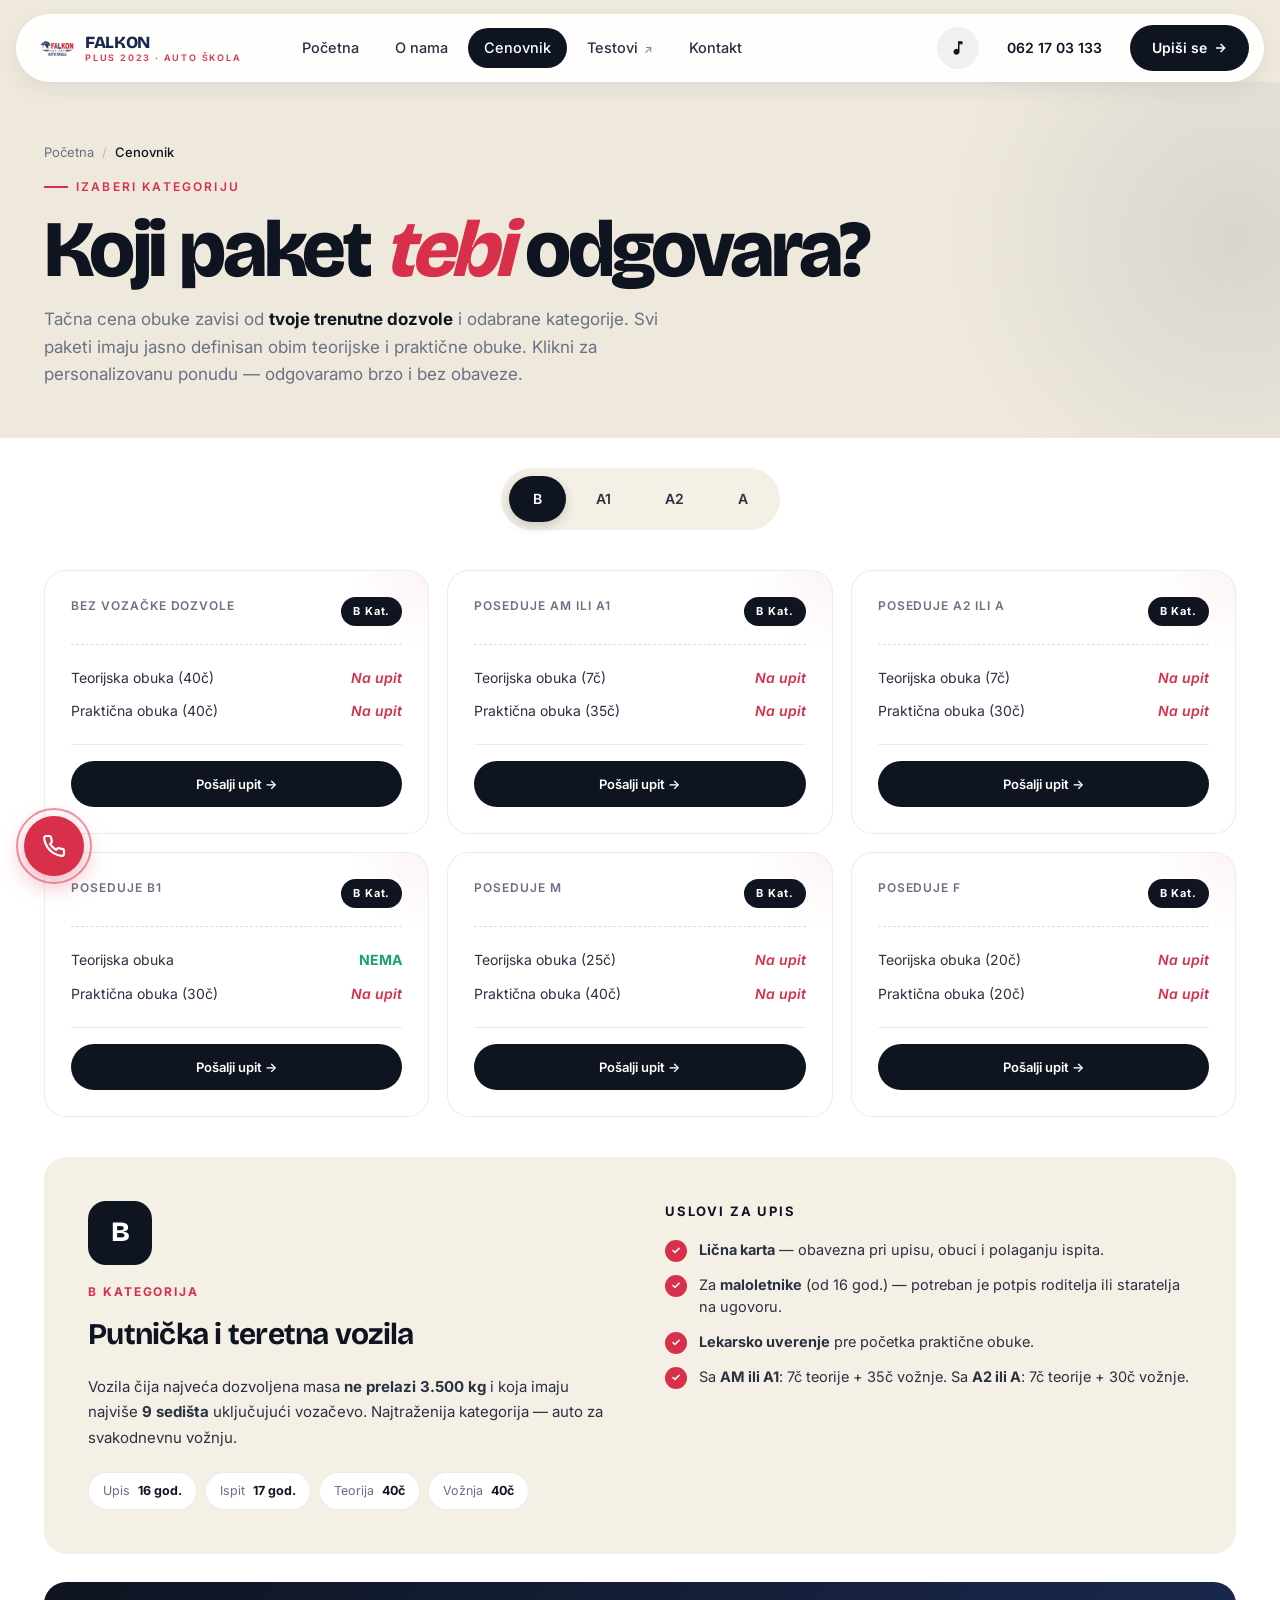
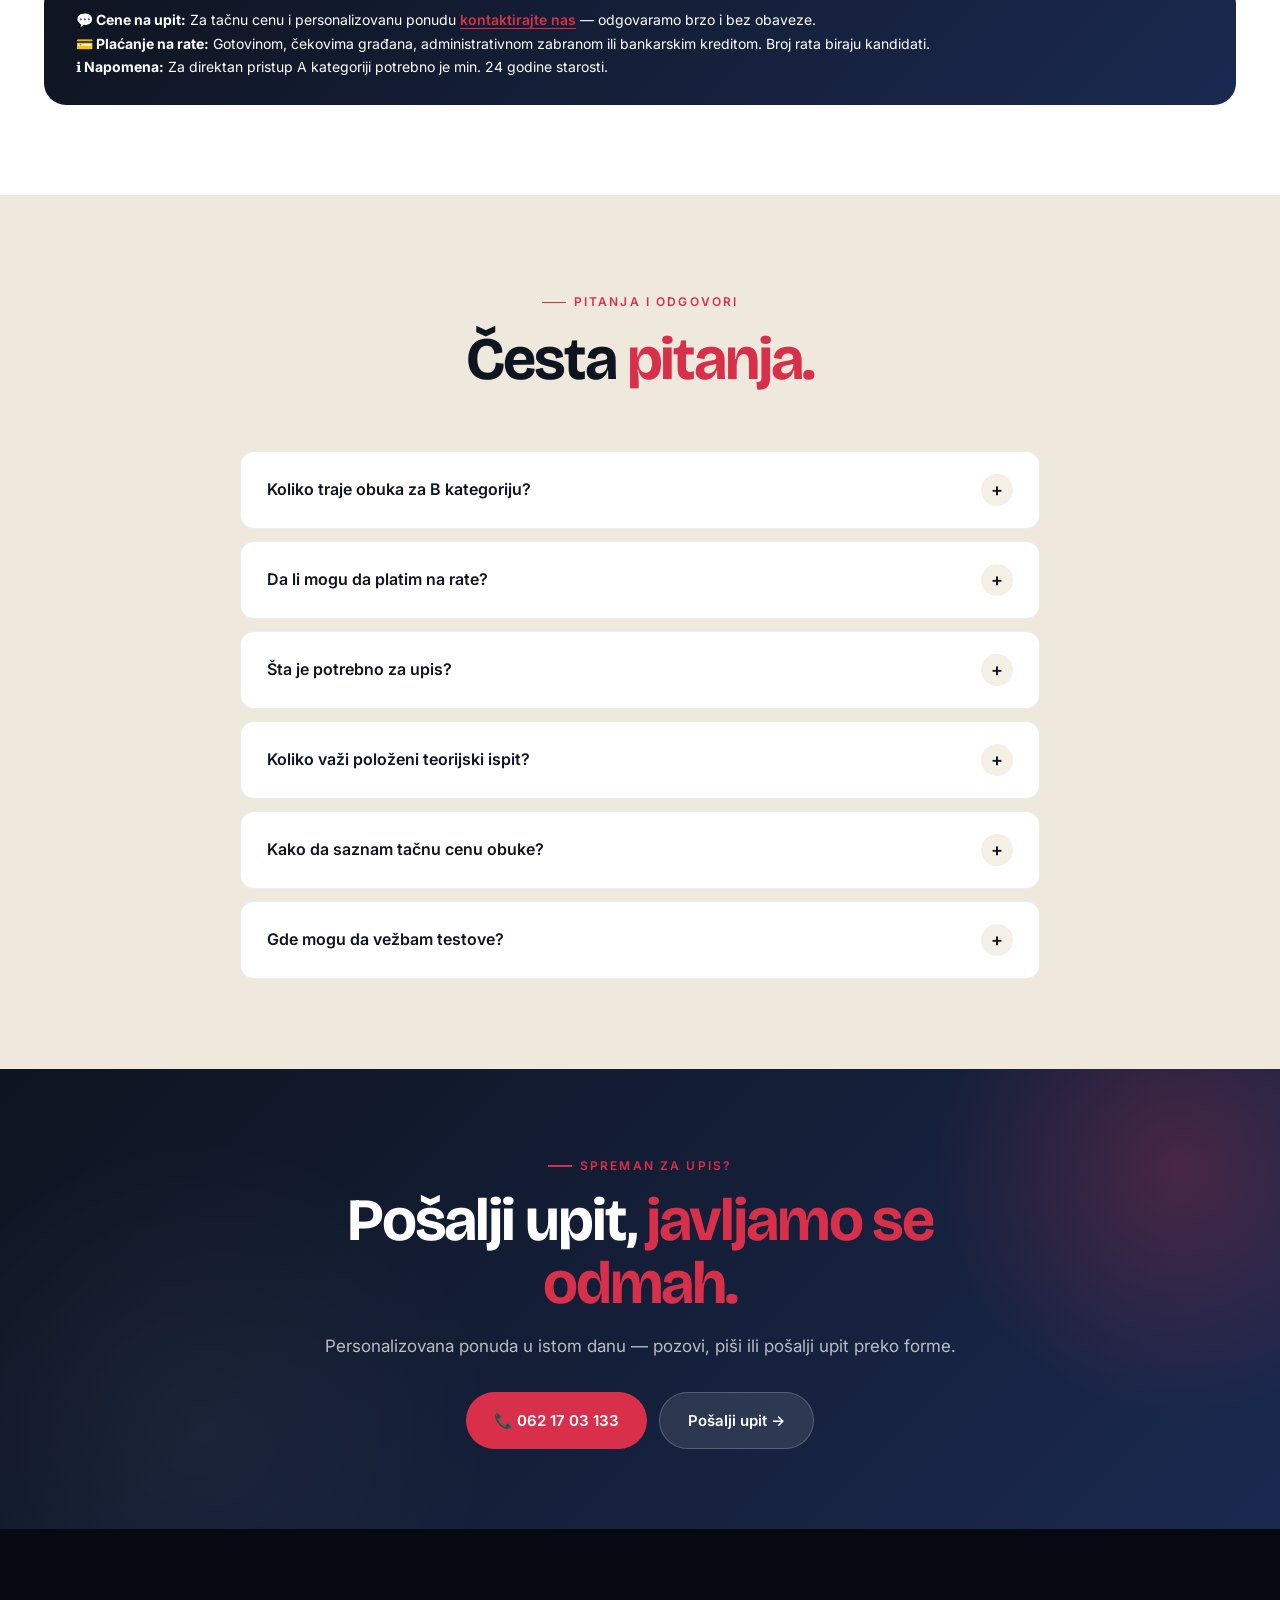
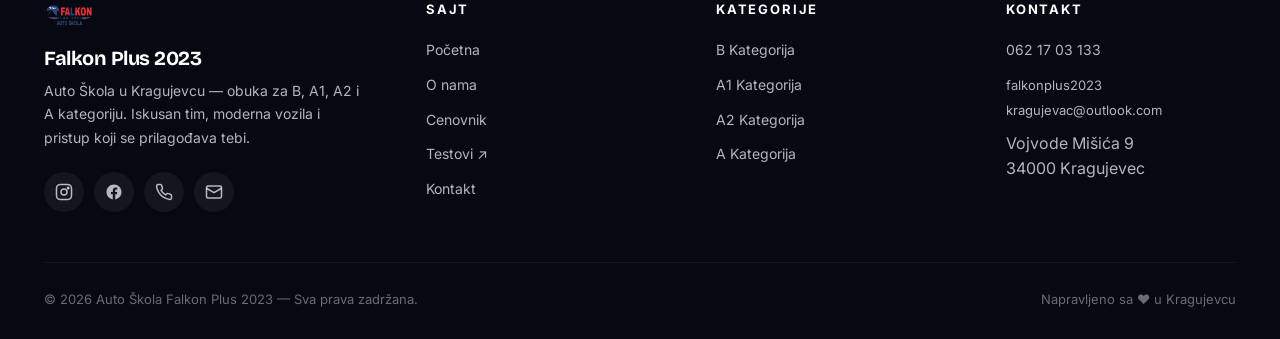
==== commit 1fc84f27: "Trim FAQPage schema to match current FAQ on cenovnik Co-Authored-By: Claude Opus 4.7 <noreply@anthro" ====
--- a/cenovnik.html
+++ b/cenovnik.html
@@ -4,13 +4,146 @@
 <meta charset="UTF-8">
 <meta name="viewport" content="width=device-width, initial-scale=1.0, viewport-fit=cover">
 <meta name="theme-color" content="#efe9dd">
-<title>Cenovnik — Auto Škola Falkon Plus 2023, Kragujevac</title>
-<meta name="description" content="Cenovnik za B, A1, A2 i A kategoriju u Auto Školi Falkon Plus 2023. Plaćanje na rate, personalizovana ponuda.">
-<link rel="icon" type="image/png" href="images/logo.png">
+<title>Cenovnik B, A1, A2, A kategorije — Auto Škola Falkon Plus 2023, Kragujevac</title>
+<meta name="description" content="Cenovnik obuke za B, A1, A2 i A kategoriju u Auto Školi Falkon Plus 2023, Kragujevac. Plaćanje na rate, čekovima, administrativnom zabranom ili kreditom. Personalizovana ponuda bez obaveze.">
+<meta name="keywords" content="cenovnik auto škola Kragujevac, cena B kategorije Kragujevac, cena A1 kategorije, cena A2 kategorije, cena A kategorije, plaćanje na rate auto škola, cena vozačke Kragujevac, Falkon Plus 2023 cene">
+<meta name="author" content="Auto Škola Falkon Plus 2023">
+<meta name="robots" content="index, follow, max-image-preview:large">
+<meta name="geo.region" content="RS-KG">
+<meta name="geo.placename" content="Kragujevac">
+<meta name="geo.position" content="44.0167;20.9167">
+<meta name="ICBM" content="44.0167, 20.9167">
+<link rel="canonical" href="https://falkonplus2023kg.com/cenovnik">
+<link rel="alternate" hreflang="sr-RS" href="https://falkonplus2023kg.com/cenovnik">
+<link rel="alternate" hreflang="x-default" href="https://falkonplus2023kg.com/cenovnik">
+
+<!-- Open Graph -->
+<meta property="og:type" content="website">
+<meta property="og:locale" content="sr_RS">
+<meta property="og:site_name" content="Auto Škola Falkon Plus 2023">
+<meta property="og:title" content="Cenovnik B, A1, A2, A — Auto Škola Falkon Plus 2023, Kragujevac">
+<meta property="og:description" content="Cene obuke za sve kategorije. Plaćanje na rate, čekovi, administrativna zabrana ili bankarski kredit.">
+<meta property="og:url" content="https://falkonplus2023kg.com/cenovnik">
+<meta property="og:image" content="https://falkonplus2023kg.com/images/hero-car.jpg">
+<meta property="og:image:width" content="1200">
+<meta property="og:image:height" content="630">
+<meta property="og:image:alt" content="Cenovnik Auto Škole Falkon Plus 2023">
+
+<!-- Twitter Card -->
+<meta name="twitter:card" content="summary_large_image">
+<meta name="twitter:title" content="Cenovnik B, A1, A2, A — Falkon Plus 2023 Kragujevac">
+<meta name="twitter:description" content="Cene obuke za sve kategorije. Plaćanje na rate, čekovi, administrativna zabrana ili bankarski kredit.">
+<meta name="twitter:image" content="https://falkonplus2023kg.com/images/hero-car.jpg">
+
+<link rel="icon" type="image/png" href="/images/logo.png">
+<link rel="apple-touch-icon" href="/images/logo.png">
 <link rel="preconnect" href="https://fonts.googleapis.com">
 <link rel="preconnect" href="https://fonts.gstatic.com" crossorigin>
 <link href="https://fonts.googleapis.com/css2?family=Inter:wght@300;400;500;600;700;800&family=Bricolage+Grotesque:opsz,wght@12..96,400;12..96,500;12..96,600;12..96,700;12..96,800;12..96,900&display=swap" rel="stylesheet">
-<link rel="stylesheet" href="css/styles.css">
+<link rel="stylesheet" href="/css/styles.css">
+
+<script type="application/ld+json">
+{
+  "@context": "https://schema.org",
+  "@graph": [
+    {
+      "@type": "WebPage",
+      "@id": "https://falkonplus2023kg.com/cenovnik#webpage",
+      "url": "https://falkonplus2023kg.com/cenovnik",
+      "name": "Cenovnik — Auto Škola Falkon Plus 2023",
+      "description": "Cenovnik za B, A1, A2 i A kategoriju u Auto Školi Falkon Plus 2023, Kragujevac.",
+      "inLanguage": "sr-RS",
+      "isPartOf": { "@id": "https://falkonplus2023kg.com/#website" },
+      "about": { "@id": "https://falkonplus2023kg.com/#organization" },
+      "breadcrumb": { "@id": "https://falkonplus2023kg.com/cenovnik#breadcrumb" }
+    },
+    {
+      "@type": "BreadcrumbList",
+      "@id": "https://falkonplus2023kg.com/cenovnik#breadcrumb",
+      "itemListElement": [
+        { "@type": "ListItem", "position": 1, "name": "Početna", "item": "https://falkonplus2023kg.com/" },
+        { "@type": "ListItem", "position": 2, "name": "Cenovnik", "item": "https://falkonplus2023kg.com/cenovnik" }
+      ]
+    },
+    {
+      "@type": "DrivingSchool",
+      "@id": "https://falkonplus2023kg.com/#organization",
+      "name": "Auto Škola Falkon Plus 2023",
+      "url": "https://falkonplus2023kg.com/",
+      "logo": "https://falkonplus2023kg.com/images/logo.png",
+      "telephone": "+381621703133",
+      "email": "falkonplus2023kragujevac@outlook.com",
+      "address": {
+        "@type": "PostalAddress",
+        "streetAddress": "Vojvode Mišića 9",
+        "addressLocality": "Kragujevac",
+        "postalCode": "34000",
+        "addressCountry": "RS"
+      },
+      "priceRange": "€€",
+      "paymentAccepted": "Cash, Check, Bank Transfer, Credit"
+    },
+    {
+      "@type": "FAQPage",
+      "@id": "https://falkonplus2023kg.com/cenovnik#faq",
+      "mainEntity": [
+        {
+          "@type": "Question",
+          "name": "Koliko traje obuka za B kategoriju?",
+          "acceptedAnswer": {
+            "@type": "Answer",
+            "text": "Kompletna obuka za B kategoriju traje prosečno 2–3 meseca. Teorija (40č) oko 2–3 nedelje, vožnja (40č) oko 2 meseca, zavisno od tvog rasporeda."
+          }
+        },
+        
+        {
+          "@type": "Question",
+          "name": "Šta je potrebno za upis?",
+          "acceptedAnswer": {
+            "@type": "Answer",
+            "text": "Za punoletne — važeća lična karta. Za maloletnike (od 16 god.) — lična karta i potpis jednog roditelja/staratelja na ugovor. Lekarsko uverenje je potrebno pre praktične obuke."
+          }
+        },
+        {
+          "@type": "Question",
+          "name": "Koliko važi položeni teorijski ispit?",
+          "acceptedAnswer": {
+            "@type": "Answer",
+            "text": "18 meseci. Ako u tom roku ne položite praktični deo, teorijski ispit se mora ponovo polagati."
+          }
+        },
+        {
+          "@type": "Question",
+          "name": "Kako da saznam tačnu cenu obuke?",
+          "acceptedAnswer": {
+            "@type": "Answer",
+            "text": "Cena se formira individualno — zavisi od kategorije i kategorija koje već posedujete. Kontaktirajte nas ili nas pozovite na 062 17 03 133, dobićete personalizovanu ponudu bez obaveze."
+          }
+        },
+        {
+          "@type": "Question",
+          "name": "Gde mogu da vežbam testove?",
+          "acceptedAnswer": {
+            "@type": "Answer",
+            "text": "Zvanični testovi za polaganje teorijskog dela ispita dostupni su putem portala eUprave."
+          }
+        }
+      ]
+    },
+    {
+      "@type": "ItemList",
+      "@id": "https://falkonplus2023kg.com/cenovnik#categories",
+      "name": "Kategorije obuke",
+      "itemListElement": [
+        { "@type": "ListItem", "position": 1, "name": "B kategorija — putnička vozila", "url": "https://falkonplus2023kg.com/cenovnik#b" },
+        { "@type": "ListItem", "position": 2, "name": "A1 kategorija — lakši motocikli", "url": "https://falkonplus2023kg.com/cenovnik#a1" },
+        { "@type": "ListItem", "position": 3, "name": "A2 kategorija — srednji motocikli", "url": "https://falkonplus2023kg.com/cenovnik#a2" },
+        { "@type": "ListItem", "position": 4, "name": "A kategorija — bez ograničenja", "url": "https://falkonplus2023kg.com/cenovnik#a" }
+      ]
+    }
+  ]
+}
+</script>
 </head>
 <body>
 
@@ -18,7 +151,7 @@
 
 <div class="nav-wrap">
   <nav class="nav">
-    <a href="index.html" class="nav-logo">
+    <a href="/" class="nav-logo">
       <img src="images/logo.png" alt="Falkon">
       <div class="nav-logo-text">
         <span class="a">FALKON</span>
@@ -26,11 +159,11 @@
       </div>
     </a>
     <div class="nav-links">
-      <a href="index.html">Početna</a>
-      <a href="o-nama.html">O nama</a>
-      <a href="cenovnik.html" class="active">Cenovnik</a>
+      <a href="/">Početna</a>
+      <a href="/o-nama">O nama</a>
+      <a href="/cenovnik" class="active">Cenovnik</a>
       <a href="https://servisi.euprava.gov.rs/autoskole/prijava" target="_blank" rel="noopener" class="external">Testovi</a>
-      <a href="kontakt.html">Kontakt</a>
+      <a href="/kontakt">Kontakt</a>
     </div>
     <div class="nav-cta">
       <button class="btn-music" id="musicBtn" type="button" aria-label="Pusti muziku" aria-pressed="false" title="Pusti muziku">
@@ -41,7 +174,7 @@
         <span class="bm-ping" aria-hidden="true"></span>
       </button>
       <a href="tel:0621703133" class="btn-ghost">062 17 03 133</a>
-      <a href="kontakt.html" class="btn-primary">
+      <a href="/kontakt" class="btn-primary">
         <span>Upiši se</span>
         <svg width="14" height="14" viewBox="0 0 24 24" fill="none" stroke="currentColor" stroke-width="2.5"><path d="M5 12h14M13 5l7 7-7 7"/></svg>
       </a>
@@ -66,15 +199,15 @@
     </button>
   </div>
   <div class="mm-links">
-    <a href="index.html">Početna <span class="arr">→</span></a>
-    <a href="o-nama.html">O nama <span class="arr">→</span></a>
-    <a href="cenovnik.html" class="active">Cenovnik <span class="arr">→</span></a>
+    <a href="/">Početna <span class="arr">→</span></a>
+    <a href="/o-nama">O nama <span class="arr">→</span></a>
+    <a href="/cenovnik" class="active">Cenovnik <span class="arr">→</span></a>
     <a href="https://servisi.euprava.gov.rs/autoskole/prijava" target="_blank" rel="noopener">Testovi <span class="arr">↗</span></a>
-    <a href="kontakt.html">Kontakt <span class="arr">→</span></a>
+    <a href="/kontakt">Kontakt <span class="arr">→</span></a>
   </div>
   <div class="mm-foot">
     <a href="tel:0621703133" class="btn-red">📞 062 17 03 133</a>
-    <a href="kontakt.html" class="btn-ghost">Pošalji upit</a>
+    <a href="/kontakt" class="btn-ghost">Pošalji upit</a>
     <p class="small">Vojvode Mišića 9, Kragujevac</p>
   </div>
 </div>
@@ -84,7 +217,7 @@
   <div class="container">
     <div class="page-hero-inner">
       <div class="crumbs">
-        <a href="index.html">Početna</a>
+        <a href="/">Početna</a>
         <span class="div">/</span>
         <span class="now">Cenovnik</span>
       </div>
@@ -113,50 +246,50 @@
         <div class="price-card reveal">
           <div class="price-head"><div class="price-if">Bez vozačke dozvole</div><div class="price-tag">B Kat.</div></div>
           <div class="price-body">
-            <div class="price-row"><div class="price-row-l">Teorijska obuka (40č)</div><div class="price-row-v"><a href="kontakt.html">Na upit</a></div></div>
-            <div class="price-row"><div class="price-row-l">Praktična obuka (40č)</div><div class="price-row-v"><a href="kontakt.html">Na upit</a></div></div>
-          </div>
-          <div class="price-card-cta"><a href="kontakt.html">Pošalji upit →</a></div>
+            <div class="price-row"><div class="price-row-l">Teorijska obuka (40č)</div><div class="price-row-v"><a href="/kontakt">Na upit</a></div></div>
+            <div class="price-row"><div class="price-row-l">Praktična obuka (40č)</div><div class="price-row-v"><a href="/kontakt">Na upit</a></div></div>
+          </div>
+          <div class="price-card-cta"><a href="/kontakt">Pošalji upit →</a></div>
         </div>
         <div class="price-card reveal">
           <div class="price-head"><div class="price-if">Poseduje AM ili A1</div><div class="price-tag">B Kat.</div></div>
           <div class="price-body">
-            <div class="price-row"><div class="price-row-l">Teorijska obuka (7č)</div><div class="price-row-v"><a href="kontakt.html">Na upit</a></div></div>
-            <div class="price-row"><div class="price-row-l">Praktična obuka (35č)</div><div class="price-row-v"><a href="kontakt.html">Na upit</a></div></div>
-          </div>
-          <div class="price-card-cta"><a href="kontakt.html">Pošalji upit →</a></div>
+            <div class="price-row"><div class="price-row-l">Teorijska obuka (7č)</div><div class="price-row-v"><a href="/kontakt">Na upit</a></div></div>
+            <div class="price-row"><div class="price-row-l">Praktična obuka (35č)</div><div class="price-row-v"><a href="/kontakt">Na upit</a></div></div>
+          </div>
+          <div class="price-card-cta"><a href="/kontakt">Pošalji upit →</a></div>
         </div>
         <div class="price-card reveal">
           <div class="price-head"><div class="price-if">Poseduje A2 ili A</div><div class="price-tag">B Kat.</div></div>
           <div class="price-body">
-            <div class="price-row"><div class="price-row-l">Teorijska obuka (7č)</div><div class="price-row-v"><a href="kontakt.html">Na upit</a></div></div>
-            <div class="price-row"><div class="price-row-l">Praktična obuka (30č)</div><div class="price-row-v"><a href="kontakt.html">Na upit</a></div></div>
-          </div>
-          <div class="price-card-cta"><a href="kontakt.html">Pošalji upit →</a></div>
+            <div class="price-row"><div class="price-row-l">Teorijska obuka (7č)</div><div class="price-row-v"><a href="/kontakt">Na upit</a></div></div>
+            <div class="price-row"><div class="price-row-l">Praktična obuka (30č)</div><div class="price-row-v"><a href="/kontakt">Na upit</a></div></div>
+          </div>
+          <div class="price-card-cta"><a href="/kontakt">Pošalji upit →</a></div>
         </div>
         <div class="price-card reveal">
           <div class="price-head"><div class="price-if">Poseduje B1</div><div class="price-tag">B Kat.</div></div>
           <div class="price-body">
             <div class="price-row"><div class="price-row-l">Teorijska obuka</div><div class="price-row-v" style="color:var(--green);font-style:normal;font-weight:700">NEMA</div></div>
-            <div class="price-row"><div class="price-row-l">Praktična obuka (30č)</div><div class="price-row-v"><a href="kontakt.html">Na upit</a></div></div>
-          </div>
-          <div class="price-card-cta"><a href="kontakt.html">Pošalji upit →</a></div>
+            <div class="price-row"><div class="price-row-l">Praktična obuka (30č)</div><div class="price-row-v"><a href="/kontakt">Na upit</a></div></div>
+          </div>
+          <div class="price-card-cta"><a href="/kontakt">Pošalji upit →</a></div>
         </div>
         <div class="price-card reveal">
           <div class="price-head"><div class="price-if">Poseduje M</div><div class="price-tag">B Kat.</div></div>
           <div class="price-body">
-            <div class="price-row"><div class="price-row-l">Teorijska obuka (25č)</div><div class="price-row-v"><a href="kontakt.html">Na upit</a></div></div>
-            <div class="price-row"><div class="price-row-l">Praktična obuka (40č)</div><div class="price-row-v"><a href="kontakt.html">Na upit</a></div></div>
-          </div>
-          <div class="price-card-cta"><a href="kontakt.html">Pošalji upit →</a></div>
+            <div class="price-row"><div class="price-row-l">Teorijska obuka (25č)</div><div class="price-row-v"><a href="/kontakt">Na upit</a></div></div>
+            <div class="price-row"><div class="price-row-l">Praktična obuka (40č)</div><div class="price-row-v"><a href="/kontakt">Na upit</a></div></div>
+          </div>
+          <div class="price-card-cta"><a href="/kontakt">Pošalji upit →</a></div>
         </div>
         <div class="price-card reveal">
           <div class="price-head"><div class="price-if">Poseduje F</div><div class="price-tag">B Kat.</div></div>
           <div class="price-body">
-            <div class="price-row"><div class="price-row-l">Teorijska obuka (20č)</div><div class="price-row-v"><a href="kontakt.html">Na upit</a></div></div>
-            <div class="price-row"><div class="price-row-l">Praktična obuka (20č)</div><div class="price-row-v"><a href="kontakt.html">Na upit</a></div></div>
-          </div>
-          <div class="price-card-cta"><a href="kontakt.html">Pošalji upit →</a></div>
+            <div class="price-row"><div class="price-row-l">Teorijska obuka (20č)</div><div class="price-row-v"><a href="/kontakt">Na upit</a></div></div>
+            <div class="price-row"><div class="price-row-l">Praktična obuka (20č)</div><div class="price-row-v"><a href="/kontakt">Na upit</a></div></div>
+          </div>
+          <div class="price-card-cta"><a href="/kontakt">Pošalji upit →</a></div>
         </div>
       </div>
       <div class="cat-info-inline reveal">
@@ -190,26 +323,26 @@
         <div class="price-card cog reveal">
           <div class="price-head"><div class="price-if">Bez vozačke dozvole</div><div class="price-tag">A1 Kat.</div></div>
           <div class="price-body">
-            <div class="price-row"><div class="price-row-l">Teorijska obuka (40č)</div><div class="price-row-v"><a href="kontakt.html">Na upit</a></div></div>
-            <div class="price-row"><div class="price-row-l">Praktična obuka (20č)</div><div class="price-row-v"><a href="kontakt.html">Na upit</a></div></div>
-          </div>
-          <div class="price-card-cta"><a href="kontakt.html">Pošalji upit →</a></div>
+            <div class="price-row"><div class="price-row-l">Teorijska obuka (40č)</div><div class="price-row-v"><a href="/kontakt">Na upit</a></div></div>
+            <div class="price-row"><div class="price-row-l">Praktična obuka (20č)</div><div class="price-row-v"><a href="/kontakt">Na upit</a></div></div>
+          </div>
+          <div class="price-card-cta"><a href="/kontakt">Pošalji upit →</a></div>
         </div>
         <div class="price-card cog reveal">
           <div class="price-head"><div class="price-if">Poseduje AM</div><div class="price-tag">A1 Kat.</div></div>
           <div class="price-body">
             <div class="price-row"><div class="price-row-l">Teorijska obuka</div><div class="price-row-v" style="color:var(--green);font-style:normal;font-weight:700">NEMA</div></div>
-            <div class="price-row"><div class="price-row-l">Praktična obuka (7č)</div><div class="price-row-v"><a href="kontakt.html">Na upit</a></div></div>
-          </div>
-          <div class="price-card-cta"><a href="kontakt.html">Pošalji upit →</a></div>
+            <div class="price-row"><div class="price-row-l">Praktična obuka (7č)</div><div class="price-row-v"><a href="/kontakt">Na upit</a></div></div>
+          </div>
+          <div class="price-card-cta"><a href="/kontakt">Pošalji upit →</a></div>
         </div>
         <div class="price-card cog reveal">
           <div class="price-head"><div class="price-if">Poseduje B</div><div class="price-tag">A1 Kat.</div></div>
           <div class="price-body">
-            <div class="price-row"><div class="price-row-l">Teorijska obuka (7č)</div><div class="price-row-v"><a href="kontakt.html">Na upit</a></div></div>
-            <div class="price-row"><div class="price-row-l">Praktična obuka (20č)</div><div class="price-row-v"><a href="kontakt.html">Na upit</a></div></div>
-          </div>
-          <div class="price-card-cta"><a href="kontakt.html">Pošalji upit →</a></div>
+            <div class="price-row"><div class="price-row-l">Teorijska obuka (7č)</div><div class="price-row-v"><a href="/kontakt">Na upit</a></div></div>
+            <div class="price-row"><div class="price-row-l">Praktična obuka (20č)</div><div class="price-row-v"><a href="/kontakt">Na upit</a></div></div>
+          </div>
+          <div class="price-card-cta"><a href="/kontakt">Pošalji upit →</a></div>
         </div>
       </div>
       <div class="cat-info-inline cog reveal">
@@ -243,34 +376,34 @@
         <div class="price-card cog reveal">
           <div class="price-head"><div class="price-if">Bez vozačke dozvole</div><div class="price-tag">A2 Kat.</div></div>
           <div class="price-body">
-            <div class="price-row"><div class="price-row-l">Teorijska obuka (40č)</div><div class="price-row-v"><a href="kontakt.html">Na upit</a></div></div>
-            <div class="price-row"><div class="price-row-l">Praktična obuka (30č)</div><div class="price-row-v"><a href="kontakt.html">Na upit</a></div></div>
-          </div>
-          <div class="price-card-cta"><a href="kontakt.html">Pošalji upit →</a></div>
+            <div class="price-row"><div class="price-row-l">Teorijska obuka (40č)</div><div class="price-row-v"><a href="/kontakt">Na upit</a></div></div>
+            <div class="price-row"><div class="price-row-l">Praktična obuka (30č)</div><div class="price-row-v"><a href="/kontakt">Na upit</a></div></div>
+          </div>
+          <div class="price-card-cta"><a href="/kontakt">Pošalji upit →</a></div>
         </div>
         <div class="price-card cog reveal">
           <div class="price-head"><div class="price-if">Poseduje AM</div><div class="price-tag">A2 Kat.</div></div>
           <div class="price-body">
             <div class="price-row"><div class="price-row-l">Teorijska obuka</div><div class="price-row-v" style="color:var(--green);font-style:normal;font-weight:700">NEMA</div></div>
-            <div class="price-row"><div class="price-row-l">Praktična obuka (14č)</div><div class="price-row-v"><a href="kontakt.html">Na upit</a></div></div>
-          </div>
-          <div class="price-card-cta"><a href="kontakt.html">Pošalji upit →</a></div>
+            <div class="price-row"><div class="price-row-l">Praktična obuka (14č)</div><div class="price-row-v"><a href="/kontakt">Na upit</a></div></div>
+          </div>
+          <div class="price-card-cta"><a href="/kontakt">Pošalji upit →</a></div>
         </div>
         <div class="price-card cog reveal">
           <div class="price-head"><div class="price-if">Poseduje A1</div><div class="price-tag">A2 Kat.</div></div>
           <div class="price-body">
             <div class="price-row"><div class="price-row-l">Teorijska obuka</div><div class="price-row-v" style="color:var(--green);font-style:normal;font-weight:700">NEMA</div></div>
-            <div class="price-row"><div class="price-row-l">Praktična obuka (7č)</div><div class="price-row-v"><a href="kontakt.html">Na upit</a></div></div>
-          </div>
-          <div class="price-card-cta"><a href="kontakt.html">Pošalji upit →</a></div>
+            <div class="price-row"><div class="price-row-l">Praktična obuka (7č)</div><div class="price-row-v"><a href="/kontakt">Na upit</a></div></div>
+          </div>
+          <div class="price-card-cta"><a href="/kontakt">Pošalji upit →</a></div>
         </div>
         <div class="price-card cog reveal">
           <div class="price-head"><div class="price-if">Poseduje B</div><div class="price-tag">A2 Kat.</div></div>
           <div class="price-body">
-            <div class="price-row"><div class="price-row-l">Teorijska obuka (7č)</div><div class="price-row-v"><a href="kontakt.html">Na upit</a></div></div>
-            <div class="price-row"><div class="price-row-l">Praktična obuka (30č)</div><div class="price-row-v"><a href="kontakt.html">Na upit</a></div></div>
-          </div>
-          <div class="price-card-cta"><a href="kontakt.html">Pošalji upit →</a></div>
+            <div class="price-row"><div class="price-row-l">Teorijska obuka (7č)</div><div class="price-row-v"><a href="/kontakt">Na upit</a></div></div>
+            <div class="price-row"><div class="price-row-l">Praktična obuka (30č)</div><div class="price-row-v"><a href="/kontakt">Na upit</a></div></div>
+          </div>
+          <div class="price-card-cta"><a href="/kontakt">Pošalji upit →</a></div>
         </div>
       </div>
       <div class="cat-info-inline cog reveal">
@@ -304,42 +437,42 @@
         <div class="price-card cog reveal">
           <div class="price-head"><div class="price-if">Bez vozačke dozvole</div><div class="price-tag">A Kat.</div></div>
           <div class="price-body">
-            <div class="price-row"><div class="price-row-l">Teorijska obuka (40č)</div><div class="price-row-v"><a href="kontakt.html">Na upit</a></div></div>
-            <div class="price-row"><div class="price-row-l">Praktična obuka (40č)</div><div class="price-row-v"><a href="kontakt.html">Na upit</a></div></div>
-          </div>
-          <div class="price-card-cta"><a href="kontakt.html">Pošalji upit →</a></div>
+            <div class="price-row"><div class="price-row-l">Teorijska obuka (40č)</div><div class="price-row-v"><a href="/kontakt">Na upit</a></div></div>
+            <div class="price-row"><div class="price-row-l">Praktična obuka (40č)</div><div class="price-row-v"><a href="/kontakt">Na upit</a></div></div>
+          </div>
+          <div class="price-card-cta"><a href="/kontakt">Pošalji upit →</a></div>
         </div>
         <div class="price-card cog reveal">
           <div class="price-head"><div class="price-if">Poseduje AM</div><div class="price-tag">A Kat.</div></div>
           <div class="price-body">
             <div class="price-row"><div class="price-row-l">Teorijska obuka</div><div class="price-row-v" style="color:var(--green);font-style:normal;font-weight:700">NEMA</div></div>
-            <div class="price-row"><div class="price-row-l">Praktična obuka (20č)</div><div class="price-row-v"><a href="kontakt.html">Na upit</a></div></div>
-          </div>
-          <div class="price-card-cta"><a href="kontakt.html">Pošalji upit →</a></div>
+            <div class="price-row"><div class="price-row-l">Praktična obuka (20č)</div><div class="price-row-v"><a href="/kontakt">Na upit</a></div></div>
+          </div>
+          <div class="price-card-cta"><a href="/kontakt">Pošalji upit →</a></div>
         </div>
         <div class="price-card cog reveal">
           <div class="price-head"><div class="price-if">Poseduje A1</div><div class="price-tag">A Kat.</div></div>
           <div class="price-body">
             <div class="price-row"><div class="price-row-l">Teorijska obuka</div><div class="price-row-v" style="color:var(--green);font-style:normal;font-weight:700">NEMA</div></div>
-            <div class="price-row"><div class="price-row-l">Praktična obuka (14č)</div><div class="price-row-v"><a href="kontakt.html">Na upit</a></div></div>
-          </div>
-          <div class="price-card-cta"><a href="kontakt.html">Pošalji upit →</a></div>
+            <div class="price-row"><div class="price-row-l">Praktična obuka (14č)</div><div class="price-row-v"><a href="/kontakt">Na upit</a></div></div>
+          </div>
+          <div class="price-card-cta"><a href="/kontakt">Pošalji upit →</a></div>
         </div>
         <div class="price-card cog reveal">
           <div class="price-head"><div class="price-if">Poseduje A2</div><div class="price-tag">A Kat.</div></div>
           <div class="price-body">
             <div class="price-row"><div class="price-row-l">Teorijska obuka</div><div class="price-row-v" style="color:var(--green);font-style:normal;font-weight:700">NEMA</div></div>
-            <div class="price-row"><div class="price-row-l">Praktična obuka (7č)</div><div class="price-row-v"><a href="kontakt.html">Na upit</a></div></div>
-          </div>
-          <div class="price-card-cta"><a href="kontakt.html">Pošalji upit →</a></div>
+            <div class="price-row"><div class="price-row-l">Praktična obuka (7č)</div><div class="price-row-v"><a href="/kontakt">Na upit</a></div></div>
+          </div>
+          <div class="price-card-cta"><a href="/kontakt">Pošalji upit →</a></div>
         </div>
         <div class="price-card cog reveal">
           <div class="price-head"><div class="price-if">Poseduje B</div><div class="price-tag">A Kat.</div></div>
           <div class="price-body">
-            <div class="price-row"><div class="price-row-l">Teorijska obuka (7č)</div><div class="price-row-v"><a href="kontakt.html">Na upit</a></div></div>
-            <div class="price-row"><div class="price-row-l">Praktična obuka (40č)</div><div class="price-row-v"><a href="kontakt.html">Na upit</a></div></div>
-          </div>
-          <div class="price-card-cta"><a href="kontakt.html">Pošalji upit →</a></div>
+            <div class="price-row"><div class="price-row-l">Teorijska obuka (7č)</div><div class="price-row-v"><a href="/kontakt">Na upit</a></div></div>
+            <div class="price-row"><div class="price-row-l">Praktična obuka (40č)</div><div class="price-row-v"><a href="/kontakt">Na upit</a></div></div>
+          </div>
+          <div class="price-card-cta"><a href="/kontakt">Pošalji upit →</a></div>
         </div>
       </div>
       <div class="cat-info-inline cog reveal">
@@ -368,7 +501,7 @@
     </div>
 
     <div class="note-banner reveal">
-      <strong>💬 Cene na upit:</strong> Za tačnu cenu i personalizovanu ponudu <a href="kontakt.html">kontaktirajte nas</a> — odgovaramo brzo i bez obaveze. <br>
+      <strong>💬 Cene na upit:</strong> Za tačnu cenu i personalizovanu ponudu <a href="/kontakt">kontaktirajte nas</a> — odgovaramo brzo i bez obaveze. <br>
       <strong style="color:#fff;">💳 Plaćanje na rate:</strong> Gotovinom, čekovima građana, administrativnom zabranom ili bankarskim kreditom. Broj rata biraju kandidati. <br>
       <strong style="color:#fff;">ℹ️ Napomena:</strong> Za direktan pristup A kategoriji potrebno je min. 24 godine starosti.
     </div>
@@ -401,11 +534,7 @@
       </div>
       <div class="faq-item reveal">
         <button class="faq-q">Kako da saznam tačnu cenu obuke?<span class="arr">+</span></button>
-        <div class="faq-a"><div class="faq-a-inner">Cena se formira individualno — zavisi od kategorije i kategorija koje već posedujete. <a href="kontakt.html">Kontaktirajte nas</a> ili nas pozovite na <a href="tel:0621703133">062 17 03 133</a>, dobićete personalizovanu ponudu bez obaveze.</div></div>
-      </div>
-      <div class="faq-item reveal">
-        <button class="faq-q">Da li dobijam opremu za motociklističke kategorije?<span class="arr">+</span></button>
-        <div class="faq-a"><div class="faq-a-inner">Da. Za A1, A2 i A kategoriju obezbeđujemo punu opremu — kacigu, potkapu, rukavice i bluetooth komunikaciju za komunikaciju sa instruktorom tokom vožnje.</div></div>
+        <div class="faq-a"><div class="faq-a-inner">Cena se formira individualno — zavisi od kategorije i kategorija koje već posedujete. <a href="/kontakt">Kontaktirajte nas</a> ili nas pozovite na <a href="tel:0621703133">062 17 03 133</a>, dobićete personalizovanu ponudu bez obaveze.</div></div>
       </div>
       <div class="faq-item reveal">
         <button class="faq-q">Gde mogu da vežbam testove?<span class="arr">+</span></button>
@@ -424,7 +553,7 @@
       <p style="color:rgba(255,255,255,.7);font-size:17px;margin-top:18px;margin-bottom:32px;">Personalizovana ponuda u istom danu — pozovi, piši ili pošalji upit preko forme.</p>
       <div style="display:flex;gap:12px;flex-wrap:wrap;justify-content:center;">
         <a href="tel:0621703133" class="btn-hero" style="background:var(--red);color:#fff;">📞 062 17 03 133</a>
-        <a href="kontakt.html" class="btn-hero" style="background:rgba(255,255,255,.1);color:#fff;border:1px solid rgba(255,255,255,.2);">Pošalji upit →</a>
+        <a href="/kontakt" class="btn-hero" style="background:rgba(255,255,255,.1);color:#fff;border:1px solid rgba(255,255,255,.2);">Pošalji upit →</a>
       </div>
     </div>
   </div>
@@ -456,20 +585,20 @@
       <div class="ft-col">
         <h5>Sajt</h5>
         <ul>
-          <li><a href="index.html">Početna</a></li>
-          <li><a href="o-nama.html">O nama</a></li>
-          <li><a href="cenovnik.html">Cenovnik</a></li>
+          <li><a href="/">Početna</a></li>
+          <li><a href="/o-nama">O nama</a></li>
+          <li><a href="/cenovnik">Cenovnik</a></li>
           <li><a href="https://servisi.euprava.gov.rs/autoskole/prijava" target="_blank" rel="noopener">Testovi ↗</a></li>
-          <li><a href="kontakt.html">Kontakt</a></li>
+          <li><a href="/kontakt">Kontakt</a></li>
         </ul>
       </div>
       <div class="ft-col">
         <h5>Kategorije</h5>
         <ul>
-          <li><a href="cenovnik.html#b">B Kategorija</a></li>
-          <li><a href="cenovnik.html#a1">A1 Kategorija</a></li>
-          <li><a href="cenovnik.html#a2">A2 Kategorija</a></li>
-          <li><a href="cenovnik.html#a">A Kategorija</a></li>
+          <li><a href="/cenovnik#b">B Kategorija</a></li>
+          <li><a href="/cenovnik#a1">A1 Kategorija</a></li>
+          <li><a href="/cenovnik#a2">A2 Kategorija</a></li>
+          <li><a href="/cenovnik#a">A Kategorija</a></li>
         </ul>
       </div>
       <div class="ft-col">
@@ -497,10 +626,10 @@
     <svg width="16" height="16" viewBox="0 0 24 24" fill="none" stroke="currentColor" stroke-width="2.2"><path d="M22 16.92v3a2 2 0 0 1-2.18 2 19.79 19.79 0 0 1-8.63-3.07 19.5 19.5 0 0 1-6-6 19.79 19.79 0 0 1-3.07-8.67A2 2 0 0 1 4.11 2h3a2 2 0 0 1 2 1.72 12.84 12.84 0 0 0 .7 2.81 2 2 0 0 1-.45 2.11L8.09 9.91a16 16 0 0 0 6 6l1.27-1.27a2 2 0 0 1 2.11-.45 12.84 12.84 0 0 0 2.81.7A2 2 0 0 1 22 16.92z"/></svg>
     Pozovi
   </a>
-  <a href="kontakt.html" class="b-cta">Pošalji upit →</a>
+  <a href="/kontakt" class="b-cta">Pošalji upit →</a>
 </div>
 
-<audio id="bgMusic" src="Just%20Jammin'.mp3" preload="metadata" loop></audio>
-<script src="js/main.js"></script>
+<audio id="bgMusic" src="/Just%20Jammin'.mp3" preload="metadata" loop></audio>
+<script src="/js/main.js"></script>
 </body>
 </html>
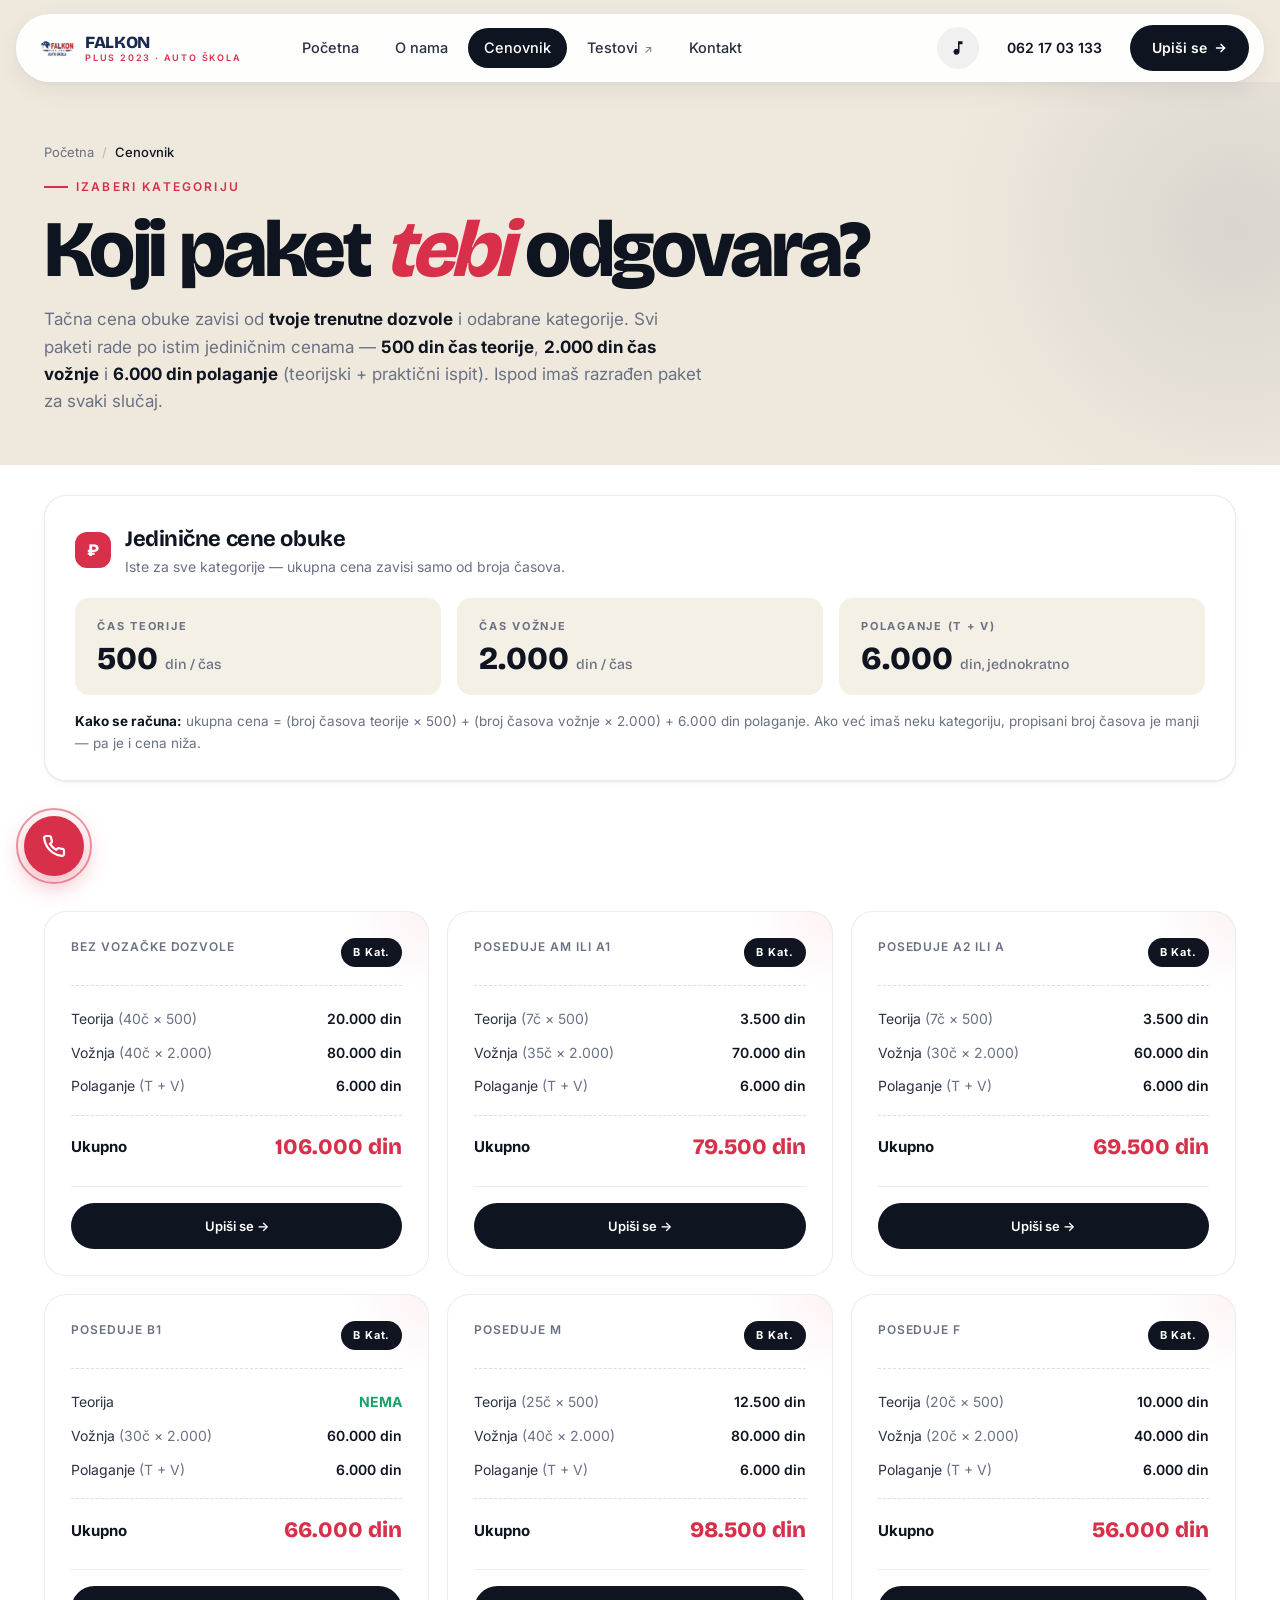
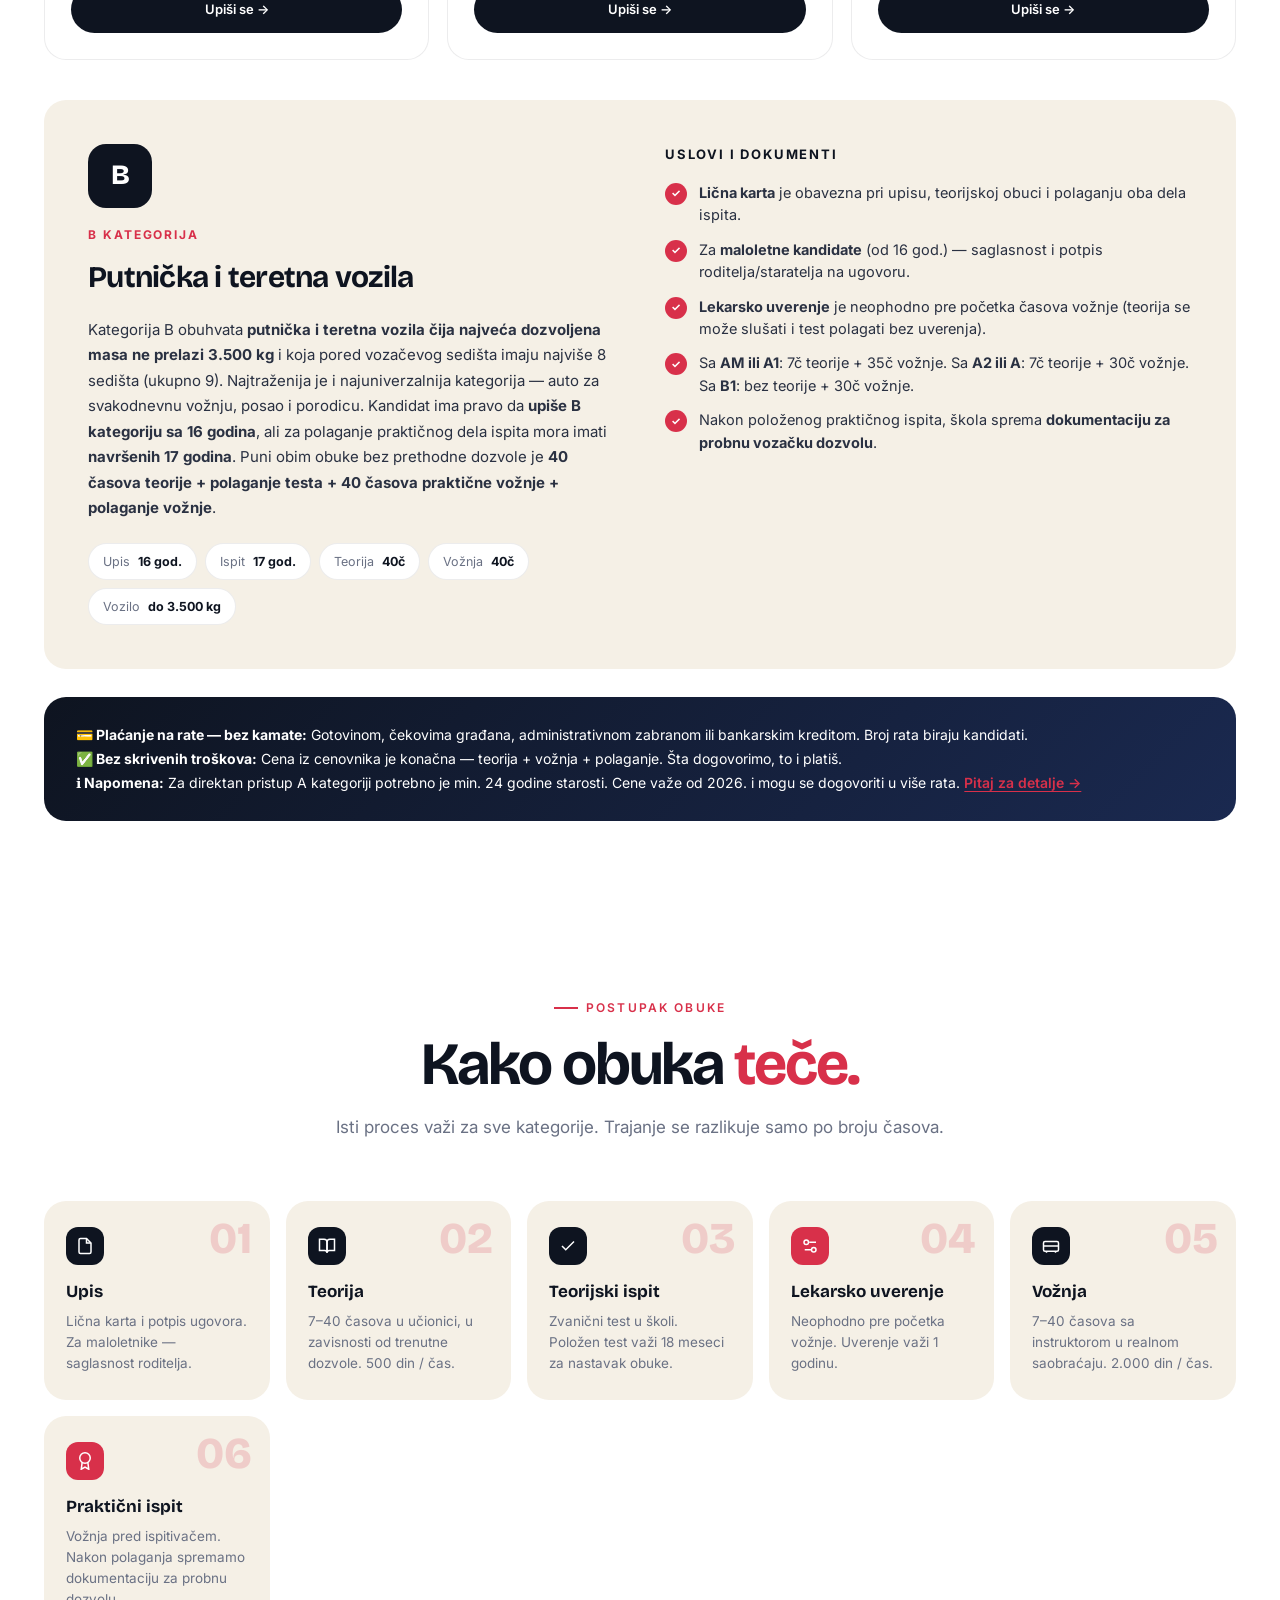
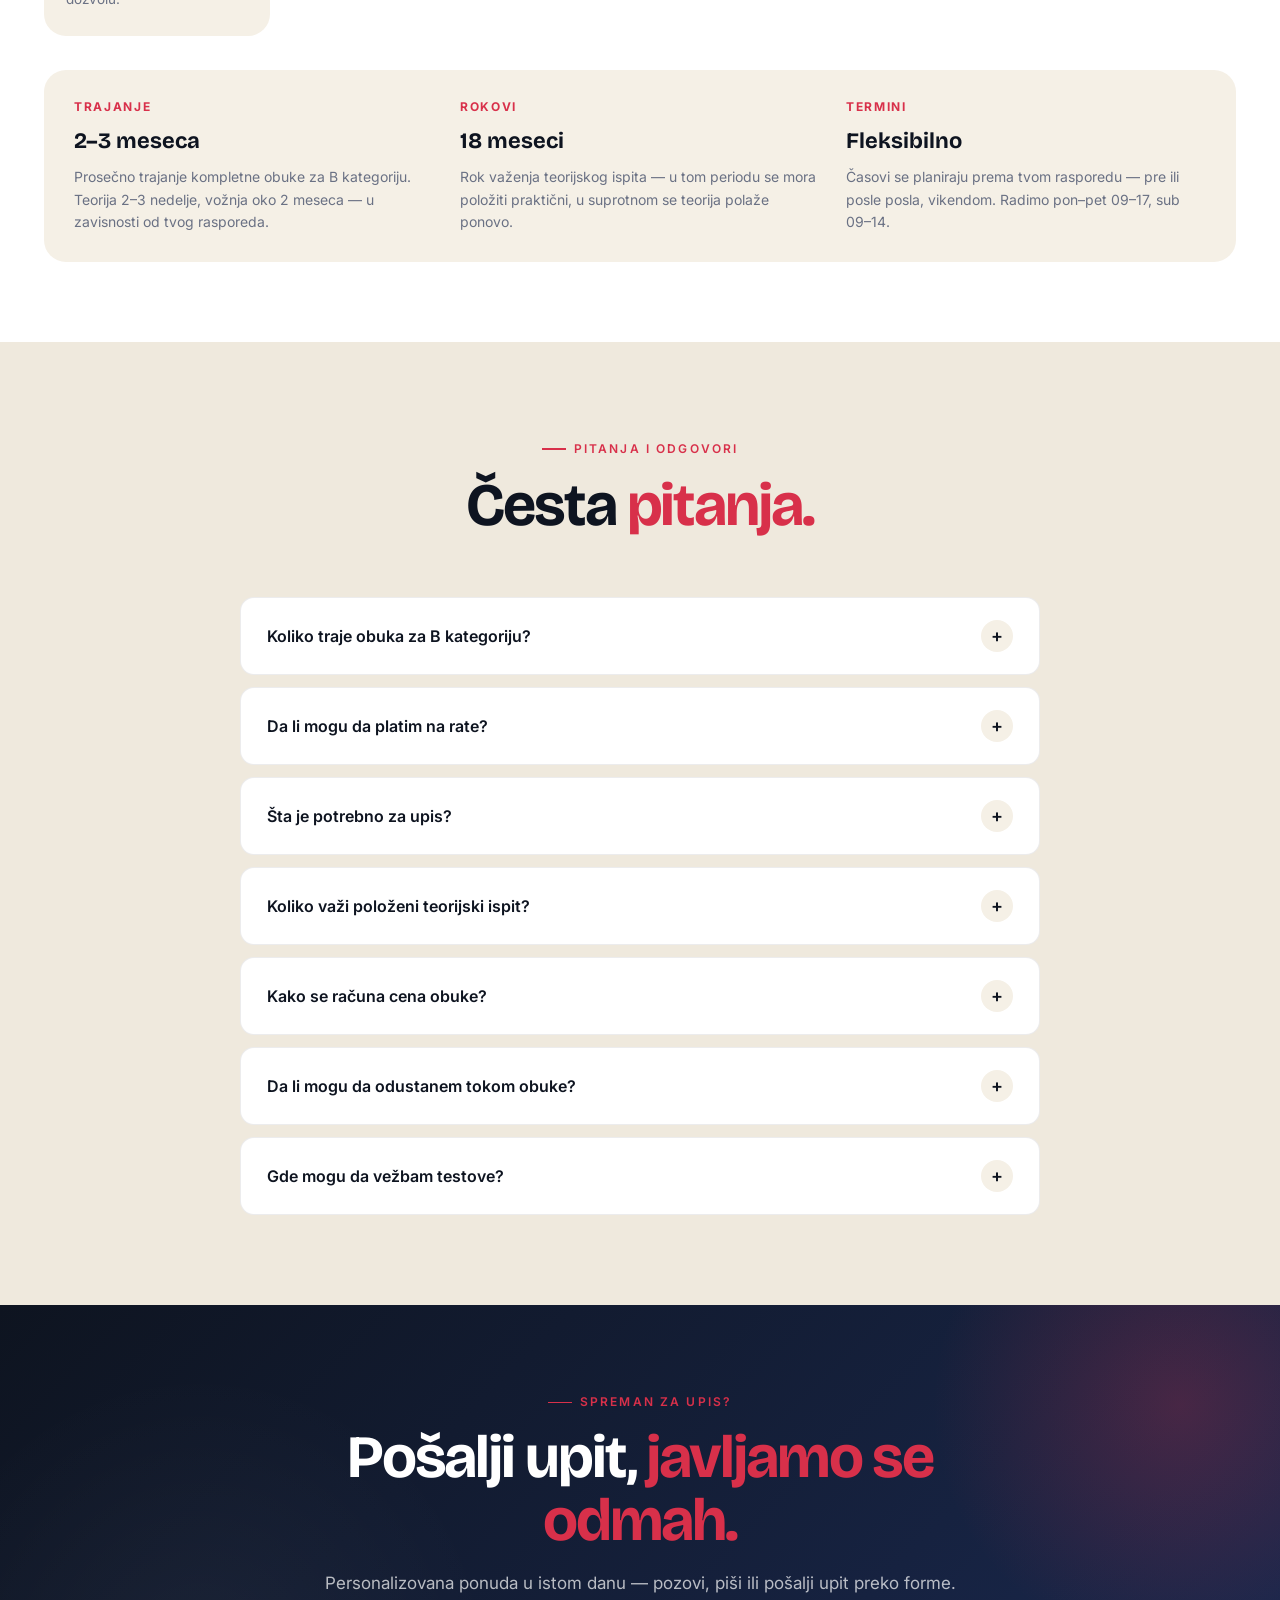
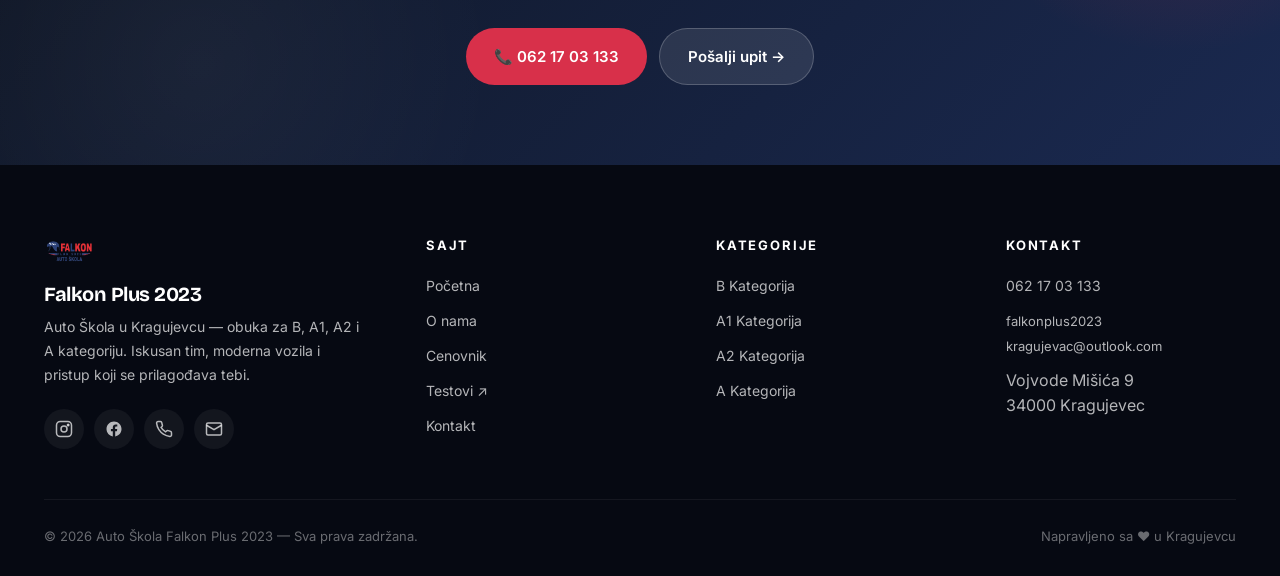
==== commit c89d25b5: "Show real prices on cenovnik and expand training explanations Replace "Na upit" with calculated tota" ====
--- a/cenovnik.html
+++ b/cenovnik.html
@@ -5,7 +5,7 @@
 <meta name="viewport" content="width=device-width, initial-scale=1.0, viewport-fit=cover">
 <meta name="theme-color" content="#efe9dd">
 <title>Cenovnik B, A1, A2, A kategorije — Auto Škola Falkon Plus 2023, Kragujevac</title>
-<meta name="description" content="Cenovnik obuke za B, A1, A2 i A kategoriju u Auto Školi Falkon Plus 2023, Kragujevac. Plaćanje na rate, čekovima, administrativnom zabranom ili kreditom. Personalizovana ponuda bez obaveze.">
+<meta name="description" content="Cenovnik obuke za B, A1, A2 i A kategoriju u Auto Školi Falkon Plus 2023, Kragujevac. Čas teorije 500 din, čas vožnje 2.000 din, polaganje 6.000 din. Plaćanje na rate — bez skrivenih troškova.">
 <meta name="keywords" content="cenovnik auto škola Kragujevac, cena B kategorije Kragujevac, cena A1 kategorije, cena A2 kategorije, cena A kategorije, plaćanje na rate auto škola, cena vozačke Kragujevac, Falkon Plus 2023 cene">
 <meta name="author" content="Auto Škola Falkon Plus 2023">
 <meta name="robots" content="index, follow, max-image-preview:large">
@@ -22,7 +22,7 @@
 <meta property="og:locale" content="sr_RS">
 <meta property="og:site_name" content="Auto Škola Falkon Plus 2023">
 <meta property="og:title" content="Cenovnik B, A1, A2, A — Auto Škola Falkon Plus 2023, Kragujevac">
-<meta property="og:description" content="Cene obuke za sve kategorije. Plaćanje na rate, čekovi, administrativna zabrana ili bankarski kredit.">
+<meta property="og:description" content="Čas teorije 500 din, čas vožnje 2.000 din, polaganje 6.000 din. Sve kategorije — B, A1, A2, A. Plaćanje na rate.">
 <meta property="og:url" content="https://falkonplus2023kg.com/cenovnik">
 <meta property="og:image" content="https://falkonplus2023kg.com/images/hero-car.jpg">
 <meta property="og:image:width" content="1200">
@@ -32,7 +32,7 @@
 <!-- Twitter Card -->
 <meta name="twitter:card" content="summary_large_image">
 <meta name="twitter:title" content="Cenovnik B, A1, A2, A — Falkon Plus 2023 Kragujevac">
-<meta name="twitter:description" content="Cene obuke za sve kategorije. Plaćanje na rate, čekovi, administrativna zabrana ili bankarski kredit.">
+<meta name="twitter:description" content="Čas teorije 500 din, čas vožnje 2.000 din, polaganje 6.000 din. Plaćanje na rate.">
 <meta name="twitter:image" content="https://falkonplus2023kg.com/images/hero-car.jpg">
 
 <link rel="icon" type="image/png" href="/images/logo.png">
@@ -95,7 +95,14 @@
             "text": "Kompletna obuka za B kategoriju traje prosečno 2–3 meseca. Teorija (40č) oko 2–3 nedelje, vožnja (40č) oko 2 meseca, zavisno od tvog rasporeda."
           }
         },
-        
+        {
+          "@type": "Question",
+          "name": "Da li mogu da platim na rate?",
+          "acceptedAnswer": {
+            "@type": "Answer",
+            "text": "Da. Plaćanje je moguće gotovinom u više rata, čekovima, administrativnom zabranom ili bankarskim kreditom. Bez kamate i bez skrivenih troškova."
+          }
+        },
         {
           "@type": "Question",
           "name": "Šta je potrebno za upis?",
@@ -114,10 +121,18 @@
         },
         {
           "@type": "Question",
-          "name": "Kako da saznam tačnu cenu obuke?",
+          "name": "Kako se računa cena obuke?",
           "acceptedAnswer": {
             "@type": "Answer",
-            "text": "Cena se formira individualno — zavisi od kategorije i kategorija koje već posedujete. Kontaktirajte nas ili nas pozovite na 062 17 03 133, dobićete personalizovanu ponudu bez obaveze."
+            "text": "Cena je jednaka za sve kategorije: 500 din po času teorije, 2.000 din po času vožnje i 6.000 din jednokratno za polaganje (teorijski + praktični ispit). Ukupna cena zavisi od broja propisanih časova, koji je manji ako već posedujete neku kategoriju."
+          }
+        },
+        {
+          "@type": "Question",
+          "name": "Koliko košta B kategorija bez prethodne dozvole?",
+          "acceptedAnswer": {
+            "@type": "Answer",
+            "text": "Ukupno 106.000 dinara — 20.000 za 40 časova teorije, 80.000 za 40 časova vožnje i 6.000 din za polaganje teorijskog i praktičnog ispita. Plaćanje je moguće u više rata."
           }
         },
         {
@@ -140,6 +155,22 @@
         { "@type": "ListItem", "position": 3, "name": "A2 kategorija — srednji motocikli", "url": "https://falkonplus2023kg.com/cenovnik#a2" },
         { "@type": "ListItem", "position": 4, "name": "A kategorija — bez ograničenja", "url": "https://falkonplus2023kg.com/cenovnik#a" }
       ]
+    },
+    {
+      "@type": "OfferCatalog",
+      "@id": "https://falkonplus2023kg.com/cenovnik#offers",
+      "name": "Cenovnik obuke — Falkon Plus 2023",
+      "itemListElement": [
+        { "@type": "Offer", "name": "B kategorija (bez dozvole)", "description": "40č teorije + 40č vožnje + polaganje", "price": "106000", "priceCurrency": "RSD", "url": "https://falkonplus2023kg.com/cenovnik#b" },
+        { "@type": "Offer", "name": "B kategorija (sa AM/A1)", "description": "7č teorije + 35č vožnje + polaganje", "price": "79500", "priceCurrency": "RSD", "url": "https://falkonplus2023kg.com/cenovnik#b" },
+        { "@type": "Offer", "name": "B kategorija (sa A2/A)", "description": "7č teorije + 30č vožnje + polaganje", "price": "69500", "priceCurrency": "RSD", "url": "https://falkonplus2023kg.com/cenovnik#b" },
+        { "@type": "Offer", "name": "A1 kategorija (bez dozvole)", "description": "40č teorije + 20č vožnje + polaganje", "price": "66000", "priceCurrency": "RSD", "url": "https://falkonplus2023kg.com/cenovnik#a1" },
+        { "@type": "Offer", "name": "A1 kategorija (sa B)", "description": "7č teorije + 20č vožnje + polaganje", "price": "49500", "priceCurrency": "RSD", "url": "https://falkonplus2023kg.com/cenovnik#a1" },
+        { "@type": "Offer", "name": "A2 kategorija (bez dozvole)", "description": "40č teorije + 30č vožnje + polaganje", "price": "86000", "priceCurrency": "RSD", "url": "https://falkonplus2023kg.com/cenovnik#a2" },
+        { "@type": "Offer", "name": "A2 kategorija (sa B)", "description": "7č teorije + 30č vožnje + polaganje", "price": "69500", "priceCurrency": "RSD", "url": "https://falkonplus2023kg.com/cenovnik#a2" },
+        { "@type": "Offer", "name": "A kategorija (bez dozvole)", "description": "40č teorije + 40č vožnje + polaganje", "price": "106000", "priceCurrency": "RSD", "url": "https://falkonplus2023kg.com/cenovnik#a" },
+        { "@type": "Offer", "name": "A kategorija (sa A2)", "description": "7č vožnje + polaganje", "price": "20000", "priceCurrency": "RSD", "url": "https://falkonplus2023kg.com/cenovnik#a" }
+      ]
     }
   ]
 }
@@ -224,7 +255,7 @@
       <span class="eyebrow">Izaberi kategoriju</span>
       <h1 class="display">Koji paket <span class="ac">tebi</span> odgovara?</h1>
       <p class="lead">
-        Tačna cena obuke zavisi od <strong style="color:var(--ink);">tvoje trenutne dozvole</strong> i odabrane kategorije. Svi paketi imaju jasno definisan obim teorijske i praktične obuke. Klikni za personalizovanu ponudu — odgovaramo brzo i bez obaveze.
+        Tačna cena obuke zavisi od <strong style="color:var(--ink);">tvoje trenutne dozvole</strong> i odabrane kategorije. Svi paketi rade po istim jediničnim cenama — <strong style="color:var(--ink);">500 din čas teorije</strong>, <strong style="color:var(--ink);">2.000 din čas vožnje</strong> i <strong style="color:var(--ink);">6.000 din polaganje</strong> (teorijski + praktični ispit). Ispod imaš razrađen paket za svaki slučaj.
       </p>
     </div>
   </div>
@@ -233,6 +264,34 @@
 <!-- PRICING -->
 <section class="pricing-section" style="padding:30px 0 90px;">
   <div class="container">
+    <!-- RATE LEGEND -->
+    <div class="reveal" style="background:var(--paper);border:1px solid var(--line);border-radius:var(--radius-lg);padding:26px 30px;margin-bottom:28px;box-shadow:var(--shadow-sm);">
+      <div style="display:flex;align-items:center;gap:14px;margin-bottom:20px;flex-wrap:wrap;">
+        <span style="width:36px;height:36px;border-radius:12px;background:var(--red);color:#fff;display:inline-flex;align-items:center;justify-content:center;font-weight:800;">₽</span>
+        <div>
+          <div style="font-family:'Bricolage Grotesque';font-size:22px;font-weight:700;letter-spacing:-0.02em;">Jedinične cene obuke</div>
+          <div style="color:var(--muted);font-size:14px;">Iste za sve kategorije — ukupna cena zavisi samo od broja časova.</div>
+        </div>
+      </div>
+      <div style="display:grid;grid-template-columns:repeat(auto-fit,minmax(200px,1fr));gap:16px;">
+        <div style="background:var(--cream-2);border-radius:var(--radius);padding:20px 22px;">
+          <div style="font-size:11px;text-transform:uppercase;letter-spacing:.16em;color:var(--muted);font-weight:700;margin-bottom:8px;">Čas teorije</div>
+          <div style="font-family:'Bricolage Grotesque';font-size:32px;font-weight:800;line-height:1;color:var(--ink);">500 <span style="font-size:14px;color:var(--muted);font-weight:500;">din / čas</span></div>
+        </div>
+        <div style="background:var(--cream-2);border-radius:var(--radius);padding:20px 22px;">
+          <div style="font-size:11px;text-transform:uppercase;letter-spacing:.16em;color:var(--muted);font-weight:700;margin-bottom:8px;">Čas vožnje</div>
+          <div style="font-family:'Bricolage Grotesque';font-size:32px;font-weight:800;line-height:1;color:var(--ink);">2.000 <span style="font-size:14px;color:var(--muted);font-weight:500;">din / čas</span></div>
+        </div>
+        <div style="background:var(--cream-2);border-radius:var(--radius);padding:20px 22px;">
+          <div style="font-size:11px;text-transform:uppercase;letter-spacing:.16em;color:var(--muted);font-weight:700;margin-bottom:8px;">Polaganje (T + V)</div>
+          <div style="font-family:'Bricolage Grotesque';font-size:32px;font-weight:800;line-height:1;color:var(--ink);">6.000 <span style="font-size:14px;color:var(--muted);font-weight:500;">din, jednokratno</span></div>
+        </div>
+      </div>
+      <p style="margin-top:16px;font-size:13.5px;color:var(--muted);line-height:1.6;">
+        <strong style="color:var(--ink);">Kako se računa:</strong> ukupna cena = (broj časova teorije × 500) + (broj časova vožnje × 2.000) + 6.000 din polaganje. Ako već imaš neku kategoriju, propisani broj časova je manji — pa je i cena niža.
+      </p>
+    </div>
+
     <div class="cat-tabs reveal">
       <button class="cat-tab active" onclick="showCat('b')">B</button>
       <button class="cat-tab" onclick="showCat('a1')">A1</button>
@@ -246,50 +305,62 @@
         <div class="price-card reveal">
           <div class="price-head"><div class="price-if">Bez vozačke dozvole</div><div class="price-tag">B Kat.</div></div>
           <div class="price-body">
-            <div class="price-row"><div class="price-row-l">Teorijska obuka (40č)</div><div class="price-row-v"><a href="/kontakt">Na upit</a></div></div>
-            <div class="price-row"><div class="price-row-l">Praktična obuka (40č)</div><div class="price-row-v"><a href="/kontakt">Na upit</a></div></div>
-          </div>
-          <div class="price-card-cta"><a href="/kontakt">Pošalji upit →</a></div>
+            <div class="price-row"><div class="price-row-l">Teorija <span style="color:var(--muted);">(40č × 500)</span></div><div class="price-row-v" style="color:var(--ink);font-style:normal;font-weight:600;">20.000 din</div></div>
+            <div class="price-row"><div class="price-row-l">Vožnja <span style="color:var(--muted);">(40č × 2.000)</span></div><div class="price-row-v" style="color:var(--ink);font-style:normal;font-weight:600;">80.000 din</div></div>
+            <div class="price-row"><div class="price-row-l">Polaganje <span style="color:var(--muted);">(T + V)</span></div><div class="price-row-v" style="color:var(--ink);font-style:normal;font-weight:600;">6.000 din</div></div>
+            <div class="price-row" style="border-top:1px dashed var(--line-2);padding-top:14px;margin-top:6px;"><div class="price-row-l" style="color:var(--ink);font-weight:700;font-size:15px;">Ukupno</div><div class="price-row-v" style="font-size:22px;font-style:normal;font-family:'Bricolage Grotesque';font-weight:800;">106.000 din</div></div>
+          </div>
+          <div class="price-card-cta"><a href="/kontakt">Upiši se →</a></div>
         </div>
         <div class="price-card reveal">
           <div class="price-head"><div class="price-if">Poseduje AM ili A1</div><div class="price-tag">B Kat.</div></div>
           <div class="price-body">
-            <div class="price-row"><div class="price-row-l">Teorijska obuka (7č)</div><div class="price-row-v"><a href="/kontakt">Na upit</a></div></div>
-            <div class="price-row"><div class="price-row-l">Praktična obuka (35č)</div><div class="price-row-v"><a href="/kontakt">Na upit</a></div></div>
-          </div>
-          <div class="price-card-cta"><a href="/kontakt">Pošalji upit →</a></div>
+            <div class="price-row"><div class="price-row-l">Teorija <span style="color:var(--muted);">(7č × 500)</span></div><div class="price-row-v" style="color:var(--ink);font-style:normal;font-weight:600;">3.500 din</div></div>
+            <div class="price-row"><div class="price-row-l">Vožnja <span style="color:var(--muted);">(35č × 2.000)</span></div><div class="price-row-v" style="color:var(--ink);font-style:normal;font-weight:600;">70.000 din</div></div>
+            <div class="price-row"><div class="price-row-l">Polaganje <span style="color:var(--muted);">(T + V)</span></div><div class="price-row-v" style="color:var(--ink);font-style:normal;font-weight:600;">6.000 din</div></div>
+            <div class="price-row" style="border-top:1px dashed var(--line-2);padding-top:14px;margin-top:6px;"><div class="price-row-l" style="color:var(--ink);font-weight:700;font-size:15px;">Ukupno</div><div class="price-row-v" style="font-size:22px;font-style:normal;font-family:'Bricolage Grotesque';font-weight:800;">79.500 din</div></div>
+          </div>
+          <div class="price-card-cta"><a href="/kontakt">Upiši se →</a></div>
         </div>
         <div class="price-card reveal">
           <div class="price-head"><div class="price-if">Poseduje A2 ili A</div><div class="price-tag">B Kat.</div></div>
           <div class="price-body">
-            <div class="price-row"><div class="price-row-l">Teorijska obuka (7č)</div><div class="price-row-v"><a href="/kontakt">Na upit</a></div></div>
-            <div class="price-row"><div class="price-row-l">Praktična obuka (30č)</div><div class="price-row-v"><a href="/kontakt">Na upit</a></div></div>
-          </div>
-          <div class="price-card-cta"><a href="/kontakt">Pošalji upit →</a></div>
+            <div class="price-row"><div class="price-row-l">Teorija <span style="color:var(--muted);">(7č × 500)</span></div><div class="price-row-v" style="color:var(--ink);font-style:normal;font-weight:600;">3.500 din</div></div>
+            <div class="price-row"><div class="price-row-l">Vožnja <span style="color:var(--muted);">(30č × 2.000)</span></div><div class="price-row-v" style="color:var(--ink);font-style:normal;font-weight:600;">60.000 din</div></div>
+            <div class="price-row"><div class="price-row-l">Polaganje <span style="color:var(--muted);">(T + V)</span></div><div class="price-row-v" style="color:var(--ink);font-style:normal;font-weight:600;">6.000 din</div></div>
+            <div class="price-row" style="border-top:1px dashed var(--line-2);padding-top:14px;margin-top:6px;"><div class="price-row-l" style="color:var(--ink);font-weight:700;font-size:15px;">Ukupno</div><div class="price-row-v" style="font-size:22px;font-style:normal;font-family:'Bricolage Grotesque';font-weight:800;">69.500 din</div></div>
+          </div>
+          <div class="price-card-cta"><a href="/kontakt">Upiši se →</a></div>
         </div>
         <div class="price-card reveal">
           <div class="price-head"><div class="price-if">Poseduje B1</div><div class="price-tag">B Kat.</div></div>
           <div class="price-body">
-            <div class="price-row"><div class="price-row-l">Teorijska obuka</div><div class="price-row-v" style="color:var(--green);font-style:normal;font-weight:700">NEMA</div></div>
-            <div class="price-row"><div class="price-row-l">Praktična obuka (30č)</div><div class="price-row-v"><a href="/kontakt">Na upit</a></div></div>
-          </div>
-          <div class="price-card-cta"><a href="/kontakt">Pošalji upit →</a></div>
+            <div class="price-row"><div class="price-row-l">Teorija</div><div class="price-row-v" style="color:var(--green);font-style:normal;font-weight:700;">NEMA</div></div>
+            <div class="price-row"><div class="price-row-l">Vožnja <span style="color:var(--muted);">(30č × 2.000)</span></div><div class="price-row-v" style="color:var(--ink);font-style:normal;font-weight:600;">60.000 din</div></div>
+            <div class="price-row"><div class="price-row-l">Polaganje <span style="color:var(--muted);">(T + V)</span></div><div class="price-row-v" style="color:var(--ink);font-style:normal;font-weight:600;">6.000 din</div></div>
+            <div class="price-row" style="border-top:1px dashed var(--line-2);padding-top:14px;margin-top:6px;"><div class="price-row-l" style="color:var(--ink);font-weight:700;font-size:15px;">Ukupno</div><div class="price-row-v" style="font-size:22px;font-style:normal;font-family:'Bricolage Grotesque';font-weight:800;">66.000 din</div></div>
+          </div>
+          <div class="price-card-cta"><a href="/kontakt">Upiši se →</a></div>
         </div>
         <div class="price-card reveal">
           <div class="price-head"><div class="price-if">Poseduje M</div><div class="price-tag">B Kat.</div></div>
           <div class="price-body">
-            <div class="price-row"><div class="price-row-l">Teorijska obuka (25č)</div><div class="price-row-v"><a href="/kontakt">Na upit</a></div></div>
-            <div class="price-row"><div class="price-row-l">Praktična obuka (40č)</div><div class="price-row-v"><a href="/kontakt">Na upit</a></div></div>
-          </div>
-          <div class="price-card-cta"><a href="/kontakt">Pošalji upit →</a></div>
+            <div class="price-row"><div class="price-row-l">Teorija <span style="color:var(--muted);">(25č × 500)</span></div><div class="price-row-v" style="color:var(--ink);font-style:normal;font-weight:600;">12.500 din</div></div>
+            <div class="price-row"><div class="price-row-l">Vožnja <span style="color:var(--muted);">(40č × 2.000)</span></div><div class="price-row-v" style="color:var(--ink);font-style:normal;font-weight:600;">80.000 din</div></div>
+            <div class="price-row"><div class="price-row-l">Polaganje <span style="color:var(--muted);">(T + V)</span></div><div class="price-row-v" style="color:var(--ink);font-style:normal;font-weight:600;">6.000 din</div></div>
+            <div class="price-row" style="border-top:1px dashed var(--line-2);padding-top:14px;margin-top:6px;"><div class="price-row-l" style="color:var(--ink);font-weight:700;font-size:15px;">Ukupno</div><div class="price-row-v" style="font-size:22px;font-style:normal;font-family:'Bricolage Grotesque';font-weight:800;">98.500 din</div></div>
+          </div>
+          <div class="price-card-cta"><a href="/kontakt">Upiši se →</a></div>
         </div>
         <div class="price-card reveal">
           <div class="price-head"><div class="price-if">Poseduje F</div><div class="price-tag">B Kat.</div></div>
           <div class="price-body">
-            <div class="price-row"><div class="price-row-l">Teorijska obuka (20č)</div><div class="price-row-v"><a href="/kontakt">Na upit</a></div></div>
-            <div class="price-row"><div class="price-row-l">Praktična obuka (20č)</div><div class="price-row-v"><a href="/kontakt">Na upit</a></div></div>
-          </div>
-          <div class="price-card-cta"><a href="/kontakt">Pošalji upit →</a></div>
+            <div class="price-row"><div class="price-row-l">Teorija <span style="color:var(--muted);">(20č × 500)</span></div><div class="price-row-v" style="color:var(--ink);font-style:normal;font-weight:600;">10.000 din</div></div>
+            <div class="price-row"><div class="price-row-l">Vožnja <span style="color:var(--muted);">(20č × 2.000)</span></div><div class="price-row-v" style="color:var(--ink);font-style:normal;font-weight:600;">40.000 din</div></div>
+            <div class="price-row"><div class="price-row-l">Polaganje <span style="color:var(--muted);">(T + V)</span></div><div class="price-row-v" style="color:var(--ink);font-style:normal;font-weight:600;">6.000 din</div></div>
+            <div class="price-row" style="border-top:1px dashed var(--line-2);padding-top:14px;margin-top:6px;"><div class="price-row-l" style="color:var(--ink);font-weight:700;font-size:15px;">Ukupno</div><div class="price-row-v" style="font-size:22px;font-style:normal;font-family:'Bricolage Grotesque';font-weight:800;">56.000 din</div></div>
+          </div>
+          <div class="price-card-cta"><a href="/kontakt">Upiši se →</a></div>
         </div>
       </div>
       <div class="cat-info-inline reveal">
@@ -297,21 +368,23 @@
           <div class="cii-badge">B</div>
           <div class="cii-eyebrow">B Kategorija</div>
           <div class="cii-title">Putnička i teretna vozila</div>
-          <div class="cii-desc">Vozila čija najveća dozvoljena masa <strong>ne prelazi 3.500 kg</strong> i koja imaju najviše <strong>9 sedišta</strong> uključujući vozačevo. Najtraženija kategorija — auto za svakodnevnu vožnju.</div>
+          <div class="cii-desc">Kategorija B obuhvata <strong>putnička i teretna vozila čija najveća dozvoljena masa ne prelazi 3.500 kg</strong> i koja pored vozačevog sedišta imaju najviše 8 sedišta (ukupno 9). Najtraženija je i najuniverzalnija kategorija — auto za svakodnevnu vožnju, posao i porodicu. Kandidat ima pravo da <strong>upiše B kategoriju sa 16 godina</strong>, ali za polaganje praktičnog dela ispita mora imati <strong>navršenih 17 godina</strong>. Puni obim obuke bez prethodne dozvole je <strong>40 časova teorije + polaganje testa + 40 časova praktične vožnje + polaganje vožnje</strong>.</div>
           <div class="cii-meta">
             <span class="cii-chip">Upis <strong>16 god.</strong></span>
             <span class="cii-chip">Ispit <strong>17 god.</strong></span>
             <span class="cii-chip">Teorija <strong>40č</strong></span>
             <span class="cii-chip">Vožnja <strong>40č</strong></span>
+            <span class="cii-chip">Vozilo <strong>do 3.500 kg</strong></span>
           </div>
         </div>
         <div>
-          <div class="cii-section-title">Uslovi za upis</div>
+          <div class="cii-section-title">Uslovi i dokumenti</div>
           <ul class="cii-list">
-            <li><span><strong>Lična karta</strong> — obavezna pri upisu, obuci i polaganju ispita.</span></li>
-            <li><span>Za <strong>maloletnike</strong> (od 16 god.) — potreban je potpis roditelja ili staratelja na ugovoru.</span></li>
-            <li><span><strong>Lekarsko uverenje</strong> pre početka praktične obuke.</span></li>
-            <li><span>Sa <strong>AM ili A1</strong>: 7č teorije + 35č vožnje. Sa <strong>A2 ili A</strong>: 7č teorije + 30č vožnje.</span></li>
+            <li><span><strong>Lična karta</strong> je obavezna pri upisu, teorijskoj obuci i polaganju oba dela ispita.</span></li>
+            <li><span>Za <strong>maloletne kandidate</strong> (od 16 god.) — saglasnost i potpis roditelja/staratelja na ugovoru.</span></li>
+            <li><span><strong>Lekarsko uverenje</strong> je neophodno pre početka časova vožnje (teorija se može slušati i test polagati bez uverenja).</span></li>
+            <li><span>Sa <strong>AM ili A1</strong>: 7č teorije + 35č vožnje. Sa <strong>A2 ili A</strong>: 7č teorije + 30č vožnje. Sa <strong>B1</strong>: bez teorije + 30č vožnje.</span></li>
+            <li><span>Nakon položenog praktičnog ispita, škola sprema <strong>dokumentaciju za probnu vozačku dozvolu</strong>.</span></li>
           </ul>
         </div>
       </div>
@@ -323,26 +396,32 @@
         <div class="price-card cog reveal">
           <div class="price-head"><div class="price-if">Bez vozačke dozvole</div><div class="price-tag">A1 Kat.</div></div>
           <div class="price-body">
-            <div class="price-row"><div class="price-row-l">Teorijska obuka (40č)</div><div class="price-row-v"><a href="/kontakt">Na upit</a></div></div>
-            <div class="price-row"><div class="price-row-l">Praktična obuka (20č)</div><div class="price-row-v"><a href="/kontakt">Na upit</a></div></div>
-          </div>
-          <div class="price-card-cta"><a href="/kontakt">Pošalji upit →</a></div>
+            <div class="price-row"><div class="price-row-l">Teorija <span style="color:var(--muted);">(40č × 500)</span></div><div class="price-row-v" style="color:var(--ink);font-style:normal;font-weight:600;">20.000 din</div></div>
+            <div class="price-row"><div class="price-row-l">Vožnja <span style="color:var(--muted);">(20č × 2.000)</span></div><div class="price-row-v" style="color:var(--ink);font-style:normal;font-weight:600;">40.000 din</div></div>
+            <div class="price-row"><div class="price-row-l">Polaganje <span style="color:var(--muted);">(T + V)</span></div><div class="price-row-v" style="color:var(--ink);font-style:normal;font-weight:600;">6.000 din</div></div>
+            <div class="price-row" style="border-top:1px dashed var(--line-2);padding-top:14px;margin-top:6px;"><div class="price-row-l" style="color:var(--ink);font-weight:700;font-size:15px;">Ukupno</div><div class="price-row-v" style="font-size:22px;font-style:normal;font-family:'Bricolage Grotesque';font-weight:800;">66.000 din</div></div>
+          </div>
+          <div class="price-card-cta"><a href="/kontakt">Upiši se →</a></div>
         </div>
         <div class="price-card cog reveal">
           <div class="price-head"><div class="price-if">Poseduje AM</div><div class="price-tag">A1 Kat.</div></div>
           <div class="price-body">
-            <div class="price-row"><div class="price-row-l">Teorijska obuka</div><div class="price-row-v" style="color:var(--green);font-style:normal;font-weight:700">NEMA</div></div>
-            <div class="price-row"><div class="price-row-l">Praktična obuka (7č)</div><div class="price-row-v"><a href="/kontakt">Na upit</a></div></div>
-          </div>
-          <div class="price-card-cta"><a href="/kontakt">Pošalji upit →</a></div>
+            <div class="price-row"><div class="price-row-l">Teorija</div><div class="price-row-v" style="color:var(--green);font-style:normal;font-weight:700;">NEMA</div></div>
+            <div class="price-row"><div class="price-row-l">Vožnja <span style="color:var(--muted);">(7č × 2.000)</span></div><div class="price-row-v" style="color:var(--ink);font-style:normal;font-weight:600;">14.000 din</div></div>
+            <div class="price-row"><div class="price-row-l">Polaganje <span style="color:var(--muted);">(T + V)</span></div><div class="price-row-v" style="color:var(--ink);font-style:normal;font-weight:600;">6.000 din</div></div>
+            <div class="price-row" style="border-top:1px dashed var(--line-2);padding-top:14px;margin-top:6px;"><div class="price-row-l" style="color:var(--ink);font-weight:700;font-size:15px;">Ukupno</div><div class="price-row-v" style="font-size:22px;font-style:normal;font-family:'Bricolage Grotesque';font-weight:800;">20.000 din</div></div>
+          </div>
+          <div class="price-card-cta"><a href="/kontakt">Upiši se →</a></div>
         </div>
         <div class="price-card cog reveal">
           <div class="price-head"><div class="price-if">Poseduje B</div><div class="price-tag">A1 Kat.</div></div>
           <div class="price-body">
-            <div class="price-row"><div class="price-row-l">Teorijska obuka (7č)</div><div class="price-row-v"><a href="/kontakt">Na upit</a></div></div>
-            <div class="price-row"><div class="price-row-l">Praktična obuka (20č)</div><div class="price-row-v"><a href="/kontakt">Na upit</a></div></div>
-          </div>
-          <div class="price-card-cta"><a href="/kontakt">Pošalji upit →</a></div>
+            <div class="price-row"><div class="price-row-l">Teorija <span style="color:var(--muted);">(7č × 500)</span></div><div class="price-row-v" style="color:var(--ink);font-style:normal;font-weight:600;">3.500 din</div></div>
+            <div class="price-row"><div class="price-row-l">Vožnja <span style="color:var(--muted);">(20č × 2.000)</span></div><div class="price-row-v" style="color:var(--ink);font-style:normal;font-weight:600;">40.000 din</div></div>
+            <div class="price-row"><div class="price-row-l">Polaganje <span style="color:var(--muted);">(T + V)</span></div><div class="price-row-v" style="color:var(--ink);font-style:normal;font-weight:600;">6.000 din</div></div>
+            <div class="price-row" style="border-top:1px dashed var(--line-2);padding-top:14px;margin-top:6px;"><div class="price-row-l" style="color:var(--ink);font-weight:700;font-size:15px;">Ukupno</div><div class="price-row-v" style="font-size:22px;font-style:normal;font-family:'Bricolage Grotesque';font-weight:800;">49.500 din</div></div>
+          </div>
+          <div class="price-card-cta"><a href="/kontakt">Upiši se →</a></div>
         </div>
       </div>
       <div class="cat-info-inline cog reveal">
@@ -350,21 +429,23 @@
           <div class="cii-badge">A1</div>
           <div class="cii-eyebrow">A1 Kategorija</div>
           <div class="cii-title">Lakši motocikli</div>
-          <div class="cii-desc">Motocikli čija radna zapremina motora <strong>nije veća od 125 cm³</strong> i snage motora <strong>do 11 kW</strong>, kao i teški tricikli čija snaga motora ne prelazi 15 kW. Idealna prva motociklistička kategorija.</div>
+          <div class="cii-desc">Kategorija A1 obuhvata <strong>lakše motocikle čija radna zapremina motora nije veća od 125 cm³ i snage motora do 11 kW</strong>, kao i teške tricikle čija snaga motora ne prelazi 15 kW. Ovo je idealna prva motociklistička kategorija — može se upisati već sa <strong>15 godina</strong>, a polagati sa <strong>16 godina</strong>. Puni obim obuke bez prethodne dozvole: <strong>40 časova teorije + test + 20 časova vožnje + polaganje vožnje</strong>. Sa AM kategorijom teorija nije potrebna — samo 7 časova vožnje.</div>
           <div class="cii-meta">
             <span class="cii-chip">Upis <strong>15 god.</strong></span>
             <span class="cii-chip">Ispit <strong>16 god.</strong></span>
             <span class="cii-chip">Teorija <strong>40č</strong></span>
             <span class="cii-chip">Vožnja <strong>20č</strong></span>
+            <span class="cii-chip">do <strong>125 cm³ / 11 kW</strong></span>
           </div>
         </div>
         <div>
-          <div class="cii-section-title">Uslovi za upis</div>
+          <div class="cii-section-title">Uslovi i dokumenti</div>
           <ul class="cii-list">
-            <li><span><strong>Lična karta</strong> — obavezna pri upisu, teorijskoj obuci i polaganju ispita.</span></li>
-            <li><span>Za <strong>maloletnike</strong> — saglasnost roditelja/staratelja i potpis na ugovor.</span></li>
-            <li><span><strong>Lekarsko uverenje</strong> pre praktične obuke.</span></li>
-            <li><span>Sa <strong>B kategorijom</strong>: 7č teorije + 20č vožnje. Sa <strong>AM</strong>: bez teorije, samo 7č vožnje.</span></li>
+            <li><span><strong>Lična karta</strong> je obavezna pri upisu, teoriji i polaganju oba dela ispita.</span></li>
+            <li><span>Za <strong>maloletne kandidate</strong> — saglasnost i potpis roditelja/staratelja na ugovoru.</span></li>
+            <li><span><strong>Lekarsko uverenje</strong> pre početka praktične obuke (za teoriju i test nije potrebno).</span></li>
+            <li><span>Sa <strong>B kategorijom</strong>: 7č teorije + 20č vožnje. Sa <strong>AM</strong>: bez teorije + 7č vožnje.</span></li>
+            <li><span>Škola obezbeđuje <strong>opremu</strong>: kacigu, potkapu, rukavice i bluetooth komunikaciju sa instruktorom.</span></li>
           </ul>
         </div>
       </div>
@@ -376,34 +457,42 @@
         <div class="price-card cog reveal">
           <div class="price-head"><div class="price-if">Bez vozačke dozvole</div><div class="price-tag">A2 Kat.</div></div>
           <div class="price-body">
-            <div class="price-row"><div class="price-row-l">Teorijska obuka (40č)</div><div class="price-row-v"><a href="/kontakt">Na upit</a></div></div>
-            <div class="price-row"><div class="price-row-l">Praktična obuka (30č)</div><div class="price-row-v"><a href="/kontakt">Na upit</a></div></div>
-          </div>
-          <div class="price-card-cta"><a href="/kontakt">Pošalji upit →</a></div>
+            <div class="price-row"><div class="price-row-l">Teorija <span style="color:var(--muted);">(40č × 500)</span></div><div class="price-row-v" style="color:var(--ink);font-style:normal;font-weight:600;">20.000 din</div></div>
+            <div class="price-row"><div class="price-row-l">Vožnja <span style="color:var(--muted);">(30č × 2.000)</span></div><div class="price-row-v" style="color:var(--ink);font-style:normal;font-weight:600;">60.000 din</div></div>
+            <div class="price-row"><div class="price-row-l">Polaganje <span style="color:var(--muted);">(T + V)</span></div><div class="price-row-v" style="color:var(--ink);font-style:normal;font-weight:600;">6.000 din</div></div>
+            <div class="price-row" style="border-top:1px dashed var(--line-2);padding-top:14px;margin-top:6px;"><div class="price-row-l" style="color:var(--ink);font-weight:700;font-size:15px;">Ukupno</div><div class="price-row-v" style="font-size:22px;font-style:normal;font-family:'Bricolage Grotesque';font-weight:800;">86.000 din</div></div>
+          </div>
+          <div class="price-card-cta"><a href="/kontakt">Upiši se →</a></div>
         </div>
         <div class="price-card cog reveal">
           <div class="price-head"><div class="price-if">Poseduje AM</div><div class="price-tag">A2 Kat.</div></div>
           <div class="price-body">
-            <div class="price-row"><div class="price-row-l">Teorijska obuka</div><div class="price-row-v" style="color:var(--green);font-style:normal;font-weight:700">NEMA</div></div>
-            <div class="price-row"><div class="price-row-l">Praktična obuka (14č)</div><div class="price-row-v"><a href="/kontakt">Na upit</a></div></div>
-          </div>
-          <div class="price-card-cta"><a href="/kontakt">Pošalji upit →</a></div>
+            <div class="price-row"><div class="price-row-l">Teorija</div><div class="price-row-v" style="color:var(--green);font-style:normal;font-weight:700;">NEMA</div></div>
+            <div class="price-row"><div class="price-row-l">Vožnja <span style="color:var(--muted);">(14č × 2.000)</span></div><div class="price-row-v" style="color:var(--ink);font-style:normal;font-weight:600;">28.000 din</div></div>
+            <div class="price-row"><div class="price-row-l">Polaganje <span style="color:var(--muted);">(T + V)</span></div><div class="price-row-v" style="color:var(--ink);font-style:normal;font-weight:600;">6.000 din</div></div>
+            <div class="price-row" style="border-top:1px dashed var(--line-2);padding-top:14px;margin-top:6px;"><div class="price-row-l" style="color:var(--ink);font-weight:700;font-size:15px;">Ukupno</div><div class="price-row-v" style="font-size:22px;font-style:normal;font-family:'Bricolage Grotesque';font-weight:800;">34.000 din</div></div>
+          </div>
+          <div class="price-card-cta"><a href="/kontakt">Upiši se →</a></div>
         </div>
         <div class="price-card cog reveal">
           <div class="price-head"><div class="price-if">Poseduje A1</div><div class="price-tag">A2 Kat.</div></div>
           <div class="price-body">
-            <div class="price-row"><div class="price-row-l">Teorijska obuka</div><div class="price-row-v" style="color:var(--green);font-style:normal;font-weight:700">NEMA</div></div>
-            <div class="price-row"><div class="price-row-l">Praktična obuka (7č)</div><div class="price-row-v"><a href="/kontakt">Na upit</a></div></div>
-          </div>
-          <div class="price-card-cta"><a href="/kontakt">Pošalji upit →</a></div>
+            <div class="price-row"><div class="price-row-l">Teorija</div><div class="price-row-v" style="color:var(--green);font-style:normal;font-weight:700;">NEMA</div></div>
+            <div class="price-row"><div class="price-row-l">Vožnja <span style="color:var(--muted);">(7č × 2.000)</span></div><div class="price-row-v" style="color:var(--ink);font-style:normal;font-weight:600;">14.000 din</div></div>
+            <div class="price-row"><div class="price-row-l">Polaganje <span style="color:var(--muted);">(T + V)</span></div><div class="price-row-v" style="color:var(--ink);font-style:normal;font-weight:600;">6.000 din</div></div>
+            <div class="price-row" style="border-top:1px dashed var(--line-2);padding-top:14px;margin-top:6px;"><div class="price-row-l" style="color:var(--ink);font-weight:700;font-size:15px;">Ukupno</div><div class="price-row-v" style="font-size:22px;font-style:normal;font-family:'Bricolage Grotesque';font-weight:800;">20.000 din</div></div>
+          </div>
+          <div class="price-card-cta"><a href="/kontakt">Upiši se →</a></div>
         </div>
         <div class="price-card cog reveal">
           <div class="price-head"><div class="price-if">Poseduje B</div><div class="price-tag">A2 Kat.</div></div>
           <div class="price-body">
-            <div class="price-row"><div class="price-row-l">Teorijska obuka (7č)</div><div class="price-row-v"><a href="/kontakt">Na upit</a></div></div>
-            <div class="price-row"><div class="price-row-l">Praktična obuka (30č)</div><div class="price-row-v"><a href="/kontakt">Na upit</a></div></div>
-          </div>
-          <div class="price-card-cta"><a href="/kontakt">Pošalji upit →</a></div>
+            <div class="price-row"><div class="price-row-l">Teorija <span style="color:var(--muted);">(7č × 500)</span></div><div class="price-row-v" style="color:var(--ink);font-style:normal;font-weight:600;">3.500 din</div></div>
+            <div class="price-row"><div class="price-row-l">Vožnja <span style="color:var(--muted);">(30č × 2.000)</span></div><div class="price-row-v" style="color:var(--ink);font-style:normal;font-weight:600;">60.000 din</div></div>
+            <div class="price-row"><div class="price-row-l">Polaganje <span style="color:var(--muted);">(T + V)</span></div><div class="price-row-v" style="color:var(--ink);font-style:normal;font-weight:600;">6.000 din</div></div>
+            <div class="price-row" style="border-top:1px dashed var(--line-2);padding-top:14px;margin-top:6px;"><div class="price-row-l" style="color:var(--ink);font-weight:700;font-size:15px;">Ukupno</div><div class="price-row-v" style="font-size:22px;font-style:normal;font-family:'Bricolage Grotesque';font-weight:800;">69.500 din</div></div>
+          </div>
+          <div class="price-card-cta"><a href="/kontakt">Upiši se →</a></div>
         </div>
       </div>
       <div class="cat-info-inline cog reveal">
@@ -411,21 +500,24 @@
           <div class="cii-badge">A2</div>
           <div class="cii-eyebrow">A2 Kategorija</div>
           <div class="cii-title">Srednji motocikli</div>
-          <div class="cii-desc">Motocikli čija snaga motora <strong>nije veća od 35 kW</strong> i odnos snaga/masa do <strong>0,2 kW/kg</strong>. Sledeći logičan korak ka A kategoriji bez dugog čekanja.</div>
+          <div class="cii-desc">Kategorija A2 obuhvata <strong>motocikle čija snaga motora nije veća od 35 kW</strong> i odnos snaga/masa do <strong>0,2 kW/kg</strong>. Kandidat se može upisati sa <strong>17 godina</strong>, a za polaganje praktičnog dela ispita potrebno je <strong>navršenih 18 godina</strong>. Puni obim obuke bez prethodne dozvole: <strong>40 časova teorije + polaganje testa + 30 časova praktične obuke + polaganje vožnje</strong>. Logičan sledeći korak ka A kategoriji bez dugog čekanja između dozvola.</div>
           <div class="cii-meta">
             <span class="cii-chip">Upis <strong>17 god.</strong></span>
             <span class="cii-chip">Ispit <strong>18 god.</strong></span>
             <span class="cii-chip">Teorija <strong>40č</strong></span>
             <span class="cii-chip">Vožnja <strong>30č</strong></span>
+            <span class="cii-chip">do <strong>35 kW</strong></span>
           </div>
         </div>
         <div>
-          <div class="cii-section-title">Uslovi za upis</div>
+          <div class="cii-section-title">Uslovi i dokumenti</div>
           <ul class="cii-list">
-            <li><span><strong>Lična karta</strong> — obavezna pri upisu, teoriji, vožnji i polaganju ispita.</span></li>
-            <li><span><strong>Lekarsko uverenje</strong> pre praktične obuke.</span></li>
+            <li><span><strong>Lična karta</strong> je obavezna pri upisu, obuci i polaganju oba dela ispita.</span></li>
+            <li><span><strong>Lekarsko uverenje</strong> je neophodno za početak časova vožnje. Teorijsku nastavu i test kandidat može slušati/polagati i bez uverenja.</span></li>
             <li><span>Sa <strong>B kategorijom</strong>: 7č teorije + 30č vožnje.</span></li>
             <li><span>Sa <strong>A1</strong>: bez teorije + 7č vožnje. Sa <strong>AM</strong>: bez teorije + 14č vožnje.</span></li>
+            <li><span>Škola obezbeđuje <strong>zaštitnu opremu</strong>: kacigu, potkapu, rukavice i bluetooth komunikaciju sa instruktorom.</span></li>
+            <li><span>Nakon položenog praktičnog ispita, spremamo <strong>svu neophodnu dokumentaciju za vađenje vozačke dozvole</strong>.</span></li>
           </ul>
         </div>
       </div>
@@ -437,42 +529,52 @@
         <div class="price-card cog reveal">
           <div class="price-head"><div class="price-if">Bez vozačke dozvole</div><div class="price-tag">A Kat.</div></div>
           <div class="price-body">
-            <div class="price-row"><div class="price-row-l">Teorijska obuka (40č)</div><div class="price-row-v"><a href="/kontakt">Na upit</a></div></div>
-            <div class="price-row"><div class="price-row-l">Praktična obuka (40č)</div><div class="price-row-v"><a href="/kontakt">Na upit</a></div></div>
-          </div>
-          <div class="price-card-cta"><a href="/kontakt">Pošalji upit →</a></div>
+            <div class="price-row"><div class="price-row-l">Teorija <span style="color:var(--muted);">(40č × 500)</span></div><div class="price-row-v" style="color:var(--ink);font-style:normal;font-weight:600;">20.000 din</div></div>
+            <div class="price-row"><div class="price-row-l">Vožnja <span style="color:var(--muted);">(40č × 2.000)</span></div><div class="price-row-v" style="color:var(--ink);font-style:normal;font-weight:600;">80.000 din</div></div>
+            <div class="price-row"><div class="price-row-l">Polaganje <span style="color:var(--muted);">(T + V)</span></div><div class="price-row-v" style="color:var(--ink);font-style:normal;font-weight:600;">6.000 din</div></div>
+            <div class="price-row" style="border-top:1px dashed var(--line-2);padding-top:14px;margin-top:6px;"><div class="price-row-l" style="color:var(--ink);font-weight:700;font-size:15px;">Ukupno</div><div class="price-row-v" style="font-size:22px;font-style:normal;font-family:'Bricolage Grotesque';font-weight:800;">106.000 din</div></div>
+          </div>
+          <div class="price-card-cta"><a href="/kontakt">Upiši se →</a></div>
         </div>
         <div class="price-card cog reveal">
           <div class="price-head"><div class="price-if">Poseduje AM</div><div class="price-tag">A Kat.</div></div>
           <div class="price-body">
-            <div class="price-row"><div class="price-row-l">Teorijska obuka</div><div class="price-row-v" style="color:var(--green);font-style:normal;font-weight:700">NEMA</div></div>
-            <div class="price-row"><div class="price-row-l">Praktična obuka (20č)</div><div class="price-row-v"><a href="/kontakt">Na upit</a></div></div>
-          </div>
-          <div class="price-card-cta"><a href="/kontakt">Pošalji upit →</a></div>
+            <div class="price-row"><div class="price-row-l">Teorija</div><div class="price-row-v" style="color:var(--green);font-style:normal;font-weight:700;">NEMA</div></div>
+            <div class="price-row"><div class="price-row-l">Vožnja <span style="color:var(--muted);">(20č × 2.000)</span></div><div class="price-row-v" style="color:var(--ink);font-style:normal;font-weight:600;">40.000 din</div></div>
+            <div class="price-row"><div class="price-row-l">Polaganje <span style="color:var(--muted);">(T + V)</span></div><div class="price-row-v" style="color:var(--ink);font-style:normal;font-weight:600;">6.000 din</div></div>
+            <div class="price-row" style="border-top:1px dashed var(--line-2);padding-top:14px;margin-top:6px;"><div class="price-row-l" style="color:var(--ink);font-weight:700;font-size:15px;">Ukupno</div><div class="price-row-v" style="font-size:22px;font-style:normal;font-family:'Bricolage Grotesque';font-weight:800;">46.000 din</div></div>
+          </div>
+          <div class="price-card-cta"><a href="/kontakt">Upiši se →</a></div>
         </div>
         <div class="price-card cog reveal">
           <div class="price-head"><div class="price-if">Poseduje A1</div><div class="price-tag">A Kat.</div></div>
           <div class="price-body">
-            <div class="price-row"><div class="price-row-l">Teorijska obuka</div><div class="price-row-v" style="color:var(--green);font-style:normal;font-weight:700">NEMA</div></div>
-            <div class="price-row"><div class="price-row-l">Praktična obuka (14č)</div><div class="price-row-v"><a href="/kontakt">Na upit</a></div></div>
-          </div>
-          <div class="price-card-cta"><a href="/kontakt">Pošalji upit →</a></div>
+            <div class="price-row"><div class="price-row-l">Teorija</div><div class="price-row-v" style="color:var(--green);font-style:normal;font-weight:700;">NEMA</div></div>
+            <div class="price-row"><div class="price-row-l">Vožnja <span style="color:var(--muted);">(14č × 2.000)</span></div><div class="price-row-v" style="color:var(--ink);font-style:normal;font-weight:600;">28.000 din</div></div>
+            <div class="price-row"><div class="price-row-l">Polaganje <span style="color:var(--muted);">(T + V)</span></div><div class="price-row-v" style="color:var(--ink);font-style:normal;font-weight:600;">6.000 din</div></div>
+            <div class="price-row" style="border-top:1px dashed var(--line-2);padding-top:14px;margin-top:6px;"><div class="price-row-l" style="color:var(--ink);font-weight:700;font-size:15px;">Ukupno</div><div class="price-row-v" style="font-size:22px;font-style:normal;font-family:'Bricolage Grotesque';font-weight:800;">34.000 din</div></div>
+          </div>
+          <div class="price-card-cta"><a href="/kontakt">Upiši se →</a></div>
         </div>
         <div class="price-card cog reveal">
           <div class="price-head"><div class="price-if">Poseduje A2</div><div class="price-tag">A Kat.</div></div>
           <div class="price-body">
-            <div class="price-row"><div class="price-row-l">Teorijska obuka</div><div class="price-row-v" style="color:var(--green);font-style:normal;font-weight:700">NEMA</div></div>
-            <div class="price-row"><div class="price-row-l">Praktična obuka (7č)</div><div class="price-row-v"><a href="/kontakt">Na upit</a></div></div>
-          </div>
-          <div class="price-card-cta"><a href="/kontakt">Pošalji upit →</a></div>
+            <div class="price-row"><div class="price-row-l">Teorija</div><div class="price-row-v" style="color:var(--green);font-style:normal;font-weight:700;">NEMA</div></div>
+            <div class="price-row"><div class="price-row-l">Vožnja <span style="color:var(--muted);">(7č × 2.000)</span></div><div class="price-row-v" style="color:var(--ink);font-style:normal;font-weight:600;">14.000 din</div></div>
+            <div class="price-row"><div class="price-row-l">Polaganje <span style="color:var(--muted);">(T + V)</span></div><div class="price-row-v" style="color:var(--ink);font-style:normal;font-weight:600;">6.000 din</div></div>
+            <div class="price-row" style="border-top:1px dashed var(--line-2);padding-top:14px;margin-top:6px;"><div class="price-row-l" style="color:var(--ink);font-weight:700;font-size:15px;">Ukupno</div><div class="price-row-v" style="font-size:22px;font-style:normal;font-family:'Bricolage Grotesque';font-weight:800;">20.000 din</div></div>
+          </div>
+          <div class="price-card-cta"><a href="/kontakt">Upiši se →</a></div>
         </div>
         <div class="price-card cog reveal">
           <div class="price-head"><div class="price-if">Poseduje B</div><div class="price-tag">A Kat.</div></div>
           <div class="price-body">
-            <div class="price-row"><div class="price-row-l">Teorijska obuka (7č)</div><div class="price-row-v"><a href="/kontakt">Na upit</a></div></div>
-            <div class="price-row"><div class="price-row-l">Praktična obuka (40č)</div><div class="price-row-v"><a href="/kontakt">Na upit</a></div></div>
-          </div>
-          <div class="price-card-cta"><a href="/kontakt">Pošalji upit →</a></div>
+            <div class="price-row"><div class="price-row-l">Teorija <span style="color:var(--muted);">(7č × 500)</span></div><div class="price-row-v" style="color:var(--ink);font-style:normal;font-weight:600;">3.500 din</div></div>
+            <div class="price-row"><div class="price-row-l">Vožnja <span style="color:var(--muted);">(40č × 2.000)</span></div><div class="price-row-v" style="color:var(--ink);font-style:normal;font-weight:600;">80.000 din</div></div>
+            <div class="price-row"><div class="price-row-l">Polaganje <span style="color:var(--muted);">(T + V)</span></div><div class="price-row-v" style="color:var(--ink);font-style:normal;font-weight:600;">6.000 din</div></div>
+            <div class="price-row" style="border-top:1px dashed var(--line-2);padding-top:14px;margin-top:6px;"><div class="price-row-l" style="color:var(--ink);font-weight:700;font-size:15px;">Ukupno</div><div class="price-row-v" style="font-size:22px;font-style:normal;font-family:'Bricolage Grotesque';font-weight:800;">89.500 din</div></div>
+          </div>
+          <div class="price-card-cta"><a href="/kontakt">Upiši se →</a></div>
         </div>
       </div>
       <div class="cat-info-inline cog reveal">
@@ -480,30 +582,112 @@
           <div class="cii-badge">A</div>
           <div class="cii-eyebrow">A Kategorija</div>
           <div class="cii-title">Svi motocikli — bez ograničenja</div>
-          <div class="cii-desc">Motocikli i teški tricikli čija snaga motora <strong>prelazi 15 kW</strong> — bez ograničenja zapremine ili snage. Najjača kategorija za prave ljubitelje motora.</div>
+          <div class="cii-desc">Kategorija A obuhvata <strong>sve motocikle i teške tricikle čija snaga motora prelazi 15 kW</strong> — bez ograničenja zapremine ili snage. Za direktan pristup A kategoriji potrebno je <strong>navršenih 24 godine</strong> (upis od 23. godine). Ako kandidat već ima A2 minimum 2 godine, može direktno na A. Puni obim bez prethodne dozvole: <strong>40 časova teorije + test + 40 časova vožnje + polaganje</strong>. Najjača kategorija za prave ljubitelje motora.</div>
           <div class="cii-meta">
             <span class="cii-chip">Upis <strong>23 god.</strong></span>
             <span class="cii-chip">Ispit <strong>24 god.</strong></span>
             <span class="cii-chip">Teorija <strong>40č</strong></span>
             <span class="cii-chip">Vožnja <strong>40č</strong></span>
+            <span class="cii-chip"><strong>bez ograničenja</strong></span>
           </div>
         </div>
         <div>
-          <div class="cii-section-title">Uslovi za upis</div>
+          <div class="cii-section-title">Uslovi i dokumenti</div>
           <ul class="cii-list">
-            <li><span><strong>Lična karta</strong> i <strong>lekarsko uverenje</strong> pre početka praktične obuke.</span></li>
+            <li><span><strong>Lična karta</strong> pri upisu i polaganju + <strong>lekarsko uverenje</strong> pre početka praktične obuke.</span></li>
             <li><span>Sa <strong>B kategorijom</strong>: 7č teorije + 40č vožnje.</span></li>
             <li><span>Sa <strong>A2</strong>: bez teorije + samo 7č vožnje. Sa <strong>A1</strong>: 14č vožnje. Sa <strong>AM</strong>: 20č vožnje.</span></li>
-            <li><span>Obezbeđujemo <strong>opremu</strong>: kacigu, potkapu, rukavice i bluetooth komunikaciju.</span></li>
+            <li><span>Škola obezbeđuje <strong>opremu</strong>: kacigu, potkapu, rukavice i bluetooth komunikaciju sa instruktorom.</span></li>
+            <li><span>Nakon položenog vozačkog dela ispita spremamo <strong>svu dokumentaciju za vađenje vozačke dozvole</strong>.</span></li>
           </ul>
         </div>
       </div>
     </div>
 
     <div class="note-banner reveal">
-      <strong>💬 Cene na upit:</strong> Za tačnu cenu i personalizovanu ponudu <a href="/kontakt">kontaktirajte nas</a> — odgovaramo brzo i bez obaveze. <br>
-      <strong style="color:#fff;">💳 Plaćanje na rate:</strong> Gotovinom, čekovima građana, administrativnom zabranom ili bankarskim kreditom. Broj rata biraju kandidati. <br>
-      <strong style="color:#fff;">ℹ️ Napomena:</strong> Za direktan pristup A kategoriji potrebno je min. 24 godine starosti.
+      <strong>💳 Plaćanje na rate — bez kamate:</strong> Gotovinom, čekovima građana, administrativnom zabranom ili bankarskim kreditom. Broj rata biraju kandidati. <br>
+      <strong style="color:#fff;">✅ Bez skrivenih troškova:</strong> Cena iz cenovnika je konačna — teorija + vožnja + polaganje. Šta dogovorimo, to i platiš. <br>
+      <strong style="color:#fff;">ℹ️ Napomena:</strong> Za direktan pristup A kategoriji potrebno je min. 24 godine starosti. Cene važe od 2026. i mogu se dogovoriti u više rata. <a href="/kontakt">Pitaj za detalje →</a>
+    </div>
+  </div>
+</section>
+
+<!-- KAKO OBUKA TEČE -->
+<section class="block" style="background:var(--paper);padding:80px 0;">
+  <div class="container">
+    <div class="section-head reveal">
+      <span class="eyebrow">Postupak obuke</span>
+      <h2>Kako obuka <span class="ac">teče.</span></h2>
+      <p>Isti proces važi za sve kategorije. Trajanje se razlikuje samo po broju časova.</p>
+    </div>
+
+    <div class="reveal" style="display:grid;grid-template-columns:repeat(auto-fit,minmax(190px,1fr));gap:16px;margin-top:40px;">
+      <div style="background:var(--cream-2);border-radius:var(--radius-lg);padding:26px 22px;position:relative;">
+        <div style="position:absolute;top:16px;right:18px;font-family:'Bricolage Grotesque';font-size:44px;font-weight:800;color:var(--red);opacity:.18;line-height:1;">01</div>
+        <div style="width:38px;height:38px;border-radius:12px;background:var(--ink);color:#fff;display:flex;align-items:center;justify-content:center;margin-bottom:14px;">
+          <svg width="18" height="18" viewBox="0 0 24 24" fill="none" stroke="currentColor" stroke-width="2"><path d="M14 2H6a2 2 0 0 0-2 2v16a2 2 0 0 0 2 2h12a2 2 0 0 0 2-2V8z"/><polyline points="14 2 14 8 20 8"/></svg>
+        </div>
+        <div style="font-family:'Bricolage Grotesque';font-size:17px;font-weight:700;margin-bottom:6px;">Upis</div>
+        <div style="font-size:13.5px;color:var(--muted);line-height:1.55;">Lična karta i potpis ugovora. Za maloletnike — saglasnost roditelja.</div>
+      </div>
+      <div style="background:var(--cream-2);border-radius:var(--radius-lg);padding:26px 22px;position:relative;">
+        <div style="position:absolute;top:16px;right:18px;font-family:'Bricolage Grotesque';font-size:44px;font-weight:800;color:var(--red);opacity:.18;line-height:1;">02</div>
+        <div style="width:38px;height:38px;border-radius:12px;background:var(--ink);color:#fff;display:flex;align-items:center;justify-content:center;margin-bottom:14px;">
+          <svg width="18" height="18" viewBox="0 0 24 24" fill="none" stroke="currentColor" stroke-width="2"><path d="M2 3h6a4 4 0 0 1 4 4v14a3 3 0 0 0-3-3H2z"/><path d="M22 3h-6a4 4 0 0 0-4 4v14a3 3 0 0 1 3-3h7z"/></svg>
+        </div>
+        <div style="font-family:'Bricolage Grotesque';font-size:17px;font-weight:700;margin-bottom:6px;">Teorija</div>
+        <div style="font-size:13.5px;color:var(--muted);line-height:1.55;">7–40 časova u učionici, u zavisnosti od trenutne dozvole. 500 din / čas.</div>
+      </div>
+      <div style="background:var(--cream-2);border-radius:var(--radius-lg);padding:26px 22px;position:relative;">
+        <div style="position:absolute;top:16px;right:18px;font-family:'Bricolage Grotesque';font-size:44px;font-weight:800;color:var(--red);opacity:.18;line-height:1;">03</div>
+        <div style="width:38px;height:38px;border-radius:12px;background:var(--ink);color:#fff;display:flex;align-items:center;justify-content:center;margin-bottom:14px;">
+          <svg width="18" height="18" viewBox="0 0 24 24" fill="none" stroke="currentColor" stroke-width="2"><polyline points="20 6 9 17 4 12"/></svg>
+        </div>
+        <div style="font-family:'Bricolage Grotesque';font-size:17px;font-weight:700;margin-bottom:6px;">Teorijski ispit</div>
+        <div style="font-size:13.5px;color:var(--muted);line-height:1.55;">Zvanični test u školi. Položen test važi 18 meseci za nastavak obuke.</div>
+      </div>
+      <div style="background:var(--cream-2);border-radius:var(--radius-lg);padding:26px 22px;position:relative;">
+        <div style="position:absolute;top:16px;right:18px;font-family:'Bricolage Grotesque';font-size:44px;font-weight:800;color:var(--red);opacity:.18;line-height:1;">04</div>
+        <div style="width:38px;height:38px;border-radius:12px;background:var(--red);color:#fff;display:flex;align-items:center;justify-content:center;margin-bottom:14px;">
+          <svg width="18" height="18" viewBox="0 0 24 24" fill="none" stroke="currentColor" stroke-width="2"><path d="M20 7h-9M14 17H5"/><circle cx="17" cy="17" r="3"/><circle cx="7" cy="7" r="3"/></svg>
+        </div>
+        <div style="font-family:'Bricolage Grotesque';font-size:17px;font-weight:700;margin-bottom:6px;">Lekarsko uverenje</div>
+        <div style="font-size:13.5px;color:var(--muted);line-height:1.55;">Neophodno pre početka vožnje. Uverenje važi 1 godinu.</div>
+      </div>
+      <div style="background:var(--cream-2);border-radius:var(--radius-lg);padding:26px 22px;position:relative;">
+        <div style="position:absolute;top:16px;right:18px;font-family:'Bricolage Grotesque';font-size:44px;font-weight:800;color:var(--red);opacity:.18;line-height:1;">05</div>
+        <div style="width:38px;height:38px;border-radius:12px;background:var(--ink);color:#fff;display:flex;align-items:center;justify-content:center;margin-bottom:14px;">
+          <svg width="18" height="18" viewBox="0 0 24 24" fill="none" stroke="currentColor" stroke-width="2"><rect x="2" y="6" width="20" height="13" rx="2"/><path d="M6 19v2M18 19v2M2 12h20"/></svg>
+        </div>
+        <div style="font-family:'Bricolage Grotesque';font-size:17px;font-weight:700;margin-bottom:6px;">Vožnja</div>
+        <div style="font-size:13.5px;color:var(--muted);line-height:1.55;">7–40 časova sa instruktorom u realnom saobraćaju. 2.000 din / čas.</div>
+      </div>
+      <div style="background:var(--cream-2);border-radius:var(--radius-lg);padding:26px 22px;position:relative;">
+        <div style="position:absolute;top:16px;right:18px;font-family:'Bricolage Grotesque';font-size:44px;font-weight:800;color:var(--red);opacity:.18;line-height:1;">06</div>
+        <div style="width:38px;height:38px;border-radius:12px;background:var(--red);color:#fff;display:flex;align-items:center;justify-content:center;margin-bottom:14px;">
+          <svg width="18" height="18" viewBox="0 0 24 24" fill="none" stroke="currentColor" stroke-width="2"><circle cx="12" cy="8" r="7"/><polyline points="8.21 13.89 7 23 12 20 17 23 15.79 13.88"/></svg>
+        </div>
+        <div style="font-family:'Bricolage Grotesque';font-size:17px;font-weight:700;margin-bottom:6px;">Praktični ispit</div>
+        <div style="font-size:13.5px;color:var(--muted);line-height:1.55;">Vožnja pred ispitivačem. Nakon polaganja spremamo dokumentaciju za probnu dozvolu.</div>
+      </div>
+    </div>
+
+    <div class="reveal" style="margin-top:34px;background:var(--cream-2);border-radius:var(--radius-lg);padding:28px 30px;display:grid;grid-template-columns:repeat(auto-fit,minmax(220px,1fr));gap:26px;">
+      <div>
+        <div style="font-size:12px;text-transform:uppercase;letter-spacing:.14em;color:var(--red);font-weight:700;margin-bottom:8px;">Trajanje</div>
+        <div style="font-family:'Bricolage Grotesque';font-size:22px;font-weight:700;margin-bottom:8px;">2–3 meseca</div>
+        <div style="color:var(--muted);font-size:14px;line-height:1.6;">Prosečno trajanje kompletne obuke za B kategoriju. Teorija 2–3 nedelje, vožnja oko 2 meseca — u zavisnosti od tvog rasporeda.</div>
+      </div>
+      <div>
+        <div style="font-size:12px;text-transform:uppercase;letter-spacing:.14em;color:var(--red);font-weight:700;margin-bottom:8px;">Rokovi</div>
+        <div style="font-family:'Bricolage Grotesque';font-size:22px;font-weight:700;margin-bottom:8px;">18 meseci</div>
+        <div style="color:var(--muted);font-size:14px;line-height:1.6;">Rok važenja teorijskog ispita — u tom periodu se mora položiti praktični, u suprotnom se teorija polaže ponovo.</div>
+      </div>
+      <div>
+        <div style="font-size:12px;text-transform:uppercase;letter-spacing:.14em;color:var(--red);font-weight:700;margin-bottom:8px;">Termini</div>
+        <div style="font-family:'Bricolage Grotesque';font-size:22px;font-weight:700;margin-bottom:8px;">Fleksibilno</div>
+        <div style="color:var(--muted);font-size:14px;line-height:1.6;">Časovi se planiraju prema tvom rasporedu — pre ili posle posla, vikendom. Radimo pon–pet 09–17, sub 09–14.</div>
+      </div>
     </div>
   </div>
 </section>
@@ -533,8 +717,12 @@
         <div class="faq-a"><div class="faq-a-inner">18 meseci. Ako u tom roku ne položite praktični deo, teorijski ispit se mora ponovo polagati.</div></div>
       </div>
       <div class="faq-item reveal">
-        <button class="faq-q">Kako da saznam tačnu cenu obuke?<span class="arr">+</span></button>
-        <div class="faq-a"><div class="faq-a-inner">Cena se formira individualno — zavisi od kategorije i kategorija koje već posedujete. <a href="/kontakt">Kontaktirajte nas</a> ili nas pozovite na <a href="tel:0621703133">062 17 03 133</a>, dobićete personalizovanu ponudu bez obaveze.</div></div>
+        <button class="faq-q">Kako se računa cena obuke?<span class="arr">+</span></button>
+        <div class="faq-a"><div class="faq-a-inner">Cena je transparentna i jednaka za sve kategorije: <strong>500 dinara po času teorije</strong>, <strong>2.000 dinara po času vožnje</strong> i <strong>6.000 dinara jednokratno za polaganje</strong> (teorijski + praktični ispit). Ako već imaš neku kategoriju, broj časova je manji — pa je i cena niža. Svi paketi su prikazani u tabeli iznad.</div></div>
+      </div>
+      <div class="faq-item reveal">
+        <button class="faq-q">Da li mogu da odustanem tokom obuke?<span class="arr">+</span></button>
+        <div class="faq-a"><div class="faq-a-inner">Naravno. Plaća se samo ono što je do tog trenutka odslušano i odvoženo. Bez penala i bez dodatnih troškova. Za detalje pogledaj ugovor ili nas <a href="/kontakt">kontaktiraj</a>.</div></div>
       </div>
       <div class="faq-item reveal">
         <button class="faq-q">Gde mogu da vežbam testove?<span class="arr">+</span></button>
--- a/css/styles.css
+++ b/css/styles.css
@@ -6,7 +6,7 @@
 /* ============ RESET ============ */
 *, *::before, *::after { box-sizing: border-box; margin: 0; padding: 0; }
 html { scroll-behavior: smooth; -webkit-font-smoothing: antialiased; -moz-osx-font-smoothing: grayscale; -webkit-text-size-adjust: 100%; }
-body { font-family: 'Inter', system-ui, -apple-system, sans-serif; color: var(--ink); background: var(--cream); line-height: 1.55; overflow-x: hidden; }
+body { font-family: 'Inter', system-ui, -apple-system, sans-serif; color: var(--ink); background: var(--cream); line-height: 1.55; overflow-x: clip; }
 img { max-width: 100%; display: block; }
 a { color: inherit; text-decoration: none; }
 button { font: inherit; cursor: pointer; border: none; background: none; color: inherit; }
@@ -772,7 +772,7 @@
 .features { background: var(--cream); }
 .feat-grid {
   display: grid;
-  grid-template-columns: repeat(3, 1fr);
+  grid-template-columns: repeat(6, 1fr);
   gap: 18px;
 }
 .feat-card {
@@ -781,7 +781,10 @@
   padding: 32px;
   transition: all .3s;
   border: 1px solid var(--line);
-}
+  grid-column: span 2;
+}
+.feat-card:nth-child(4),
+.feat-card:nth-child(5) { grid-column: span 3; }
 .feat-card:hover { transform: translateY(-4px); box-shadow: var(--shadow); }
 .feat-icon {
   width: 56px; height: 56px;
@@ -1129,6 +1132,7 @@
   .cat-grid { grid-template-columns: repeat(2, 1fr); }
   .pricing-grid { grid-template-columns: repeat(2, 1fr); }
   .feat-grid { grid-template-columns: repeat(2, 1fr); }
+  .feat-card, .feat-card:nth-child(4), .feat-card:nth-child(5) { grid-column: auto; }
   .instr-grid { grid-template-columns: 1fr; }
   .about-grid { grid-template-columns: 1fr; gap: 50px; }
   .cta-grid { grid-template-columns: 1fr; gap: 40px; }
